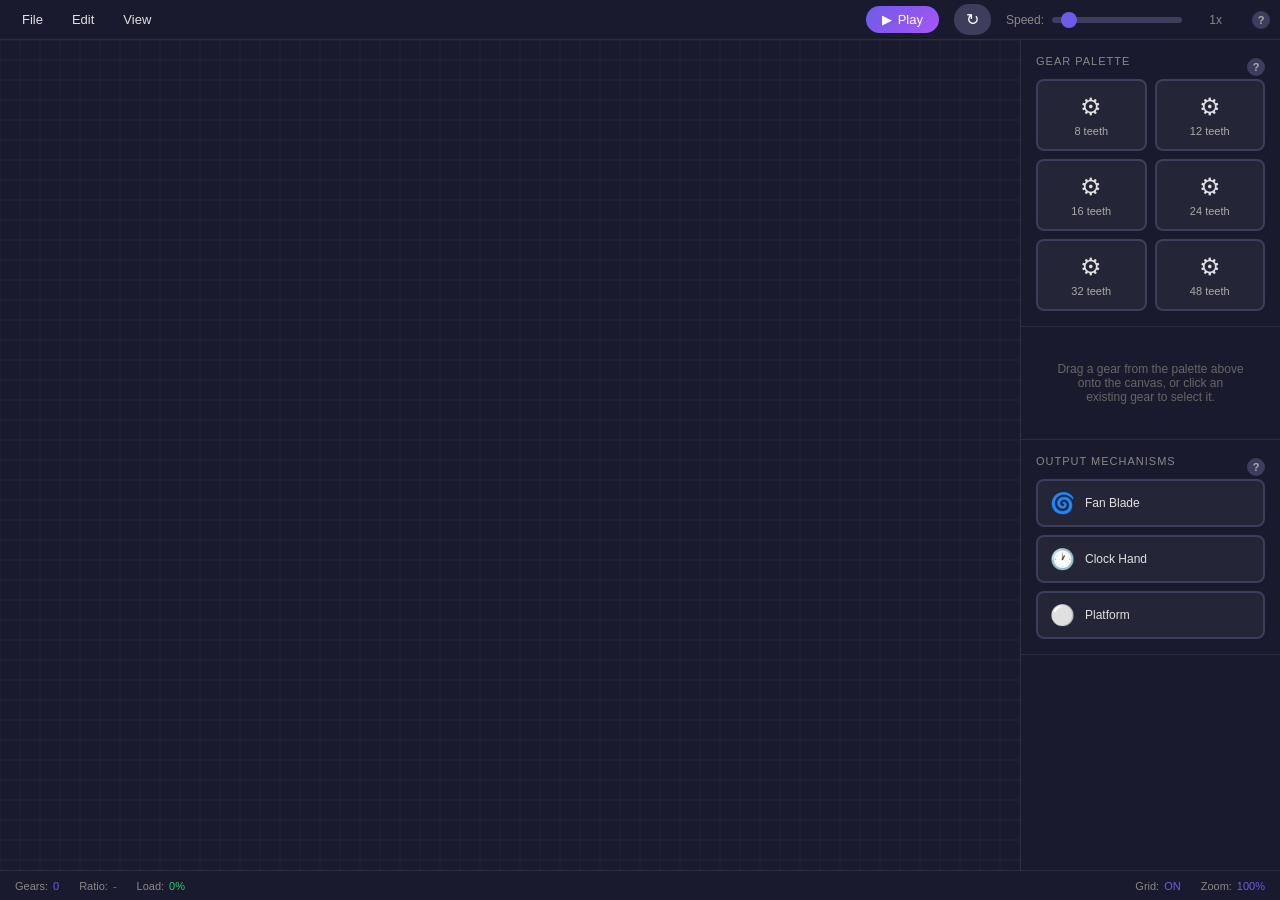
==== index.html @ 2624062d "Initial commit: Gears simulation application - Interactive gear design canvas with drag-and-drop - A" ====
<!DOCTYPE html>
<html lang="en">
<head>
    <meta charset="UTF-8">
    <meta name="viewport" content="width=device-width, initial-scale=1.0">
    <title>Gears</title>
    <style>
        * {
            margin: 0;
            padding: 0;
            box-sizing: border-box;
        }

        body {
            font-family: -apple-system, BlinkMacSystemFont, 'Segoe UI', Roboto, sans-serif;
            background: #0f0f1a;
            color: #e0e0e0;
            overflow: hidden;
            height: 100vh;
        }

        /* Menu Bar */
        .menu-bar {
            display: flex;
            align-items: center;
            justify-content: space-between;
            background: #1a1a2e;
            border-bottom: 1px solid #2d2d44;
            padding: 0 10px;
            height: 40px;
        }

        .menu-left {
            display: flex;
            align-items: center;
            gap: 5px;
        }

        .menu-item {
            position: relative;
            padding: 8px 12px;
            cursor: pointer;
            border-radius: 4px;
            font-size: 13px;
            transition: background 0.2s;
        }

        .menu-item:hover {
            background: #2d2d44;
        }

        .dropdown {
            display: none;
            position: absolute;
            top: 100%;
            left: 0;
            background: #252538;
            border: 1px solid #3d3d5c;
            border-radius: 6px;
            min-width: 180px;
            z-index: 1000;
            box-shadow: 0 4px 12px rgba(0,0,0,0.3);
        }

        .menu-item:hover .dropdown {
            display: block;
        }

        .dropdown-item {
            padding: 10px 15px;
            cursor: pointer;
            font-size: 13px;
            display: flex;
            justify-content: space-between;
            align-items: center;
        }

        .dropdown-item:hover {
            background: #3d3d5c;
        }

        .dropdown-item:first-child {
            border-radius: 5px 5px 0 0;
        }

        .dropdown-item:last-child {
            border-radius: 0 0 5px 5px;
        }

        .shortcut {
            color: #888;
            font-size: 11px;
        }

        .divider {
            height: 1px;
            background: #3d3d5c;
            margin: 5px 0;
        }

        /* Playback Controls */
        .playback-controls {
            display: flex;
            align-items: center;
            gap: 15px;
        }

        .play-btn {
            background: linear-gradient(135deg, #6c5ce7, #a855f7);
            border: none;
            color: white;
            padding: 6px 16px;
            border-radius: 20px;
            cursor: pointer;
            font-size: 13px;
            font-weight: 500;
            display: flex;
            align-items: center;
            gap: 6px;
            transition: transform 0.2s, box-shadow 0.2s;
        }

        .play-btn:hover {
            transform: scale(1.05);
            box-shadow: 0 4px 15px rgba(108, 92, 231, 0.4);
        }

        .play-btn.playing {
            background: linear-gradient(135deg, #e74c3c, #c0392b);
        }

        .direction-btn {
            background: #3d3d5c;
            border: none;
            color: white;
            padding: 6px 12px;
            border-radius: 15px;
            cursor: pointer;
            font-size: 16px;
            transition: background 0.2s, transform 0.2s;
        }

        .direction-btn:hover {
            background: #4d4d6c;
            transform: scale(1.05);
        }

        .direction-btn.counterclockwise {
            background: #2980b9;
        }

        .speed-control {
            display: flex;
            align-items: center;
            gap: 8px;
            font-size: 12px;
            color: #888;
        }

        .speed-control input[type="range"] {
            width: 130px;
            accent-color: #6c5ce7;
            cursor: pointer;
            -webkit-appearance: none;
            appearance: none;
            background: #3d3d5c;
            height: 6px;
            border-radius: 3px;
        }

        .speed-control input[type="range"]::-webkit-slider-thumb {
            -webkit-appearance: none;
            appearance: none;
            width: 16px;
            height: 16px;
            background: #6c5ce7;
            border-radius: 50%;
            cursor: pointer;
        }

        .speed-control input[type="range"]::-moz-range-thumb {
            width: 16px;
            height: 16px;
            background: #6c5ce7;
            border-radius: 50%;
            cursor: pointer;
            border: none;
        }

        #speedValue {
            min-width: 32px;
            text-align: right;
        }

        /* Main Layout */
        .main-container {
            display: flex;
            height: calc(100vh - 70px);
        }

        /* Canvas Container */
        .canvas-container {
            flex: 1;
            position: relative;
            background: #16213e;
            overflow: hidden;
        }

        #gearCanvas {
            display: block;
            cursor: default;
        }

        /* Properties Panel */
        .panel {
            width: 260px;
            background: #1a1a2e;
            border-left: 1px solid #2d2d44;
            overflow-y: auto;
            display: flex;
            flex-direction: column;
        }

        .panel-section {
            padding: 15px;
            border-bottom: 1px solid #2d2d44;
        }

        .panel-title {
            font-size: 11px;
            text-transform: uppercase;
            color: #888;
            margin-bottom: 12px;
            letter-spacing: 1px;
        }

        /* Gear Palette */
        .gear-palette {
            display: grid;
            grid-template-columns: repeat(2, 1fr);
            gap: 8px;
        }

        .palette-gear {
            background: #252538;
            border: 2px solid #3d3d5c;
            border-radius: 8px;
            padding: 12px 8px;
            text-align: center;
            cursor: grab;
            transition: all 0.2s;
        }

        .palette-gear:hover {
            border-color: #6c5ce7;
            background: #2d2d44;
            transform: translateY(-2px);
        }

        .palette-gear:active {
            cursor: grabbing;
        }

        .palette-gear-icon {
            font-size: 24px;
            margin-bottom: 4px;
        }

        .palette-gear-label {
            font-size: 11px;
            color: #aaa;
        }

        /* Selected Gear Properties */
        .property-row {
            margin-bottom: 12px;
        }

        .property-label {
            font-size: 12px;
            color: #aaa;
            margin-bottom: 6px;
        }

        .property-row input[type="range"] {
            width: 100%;
            accent-color: #6c5ce7;
        }

        .property-row input[type="color"] {
            width: 100%;
            height: 32px;
            border: none;
            border-radius: 4px;
            cursor: pointer;
        }

        .property-value {
            font-size: 12px;
            color: #6c5ce7;
            font-weight: 500;
        }

        .property-btn {
            width: 100%;
            padding: 10px;
            border: none;
            border-radius: 6px;
            cursor: pointer;
            font-size: 13px;
            font-weight: 500;
            margin-bottom: 8px;
            transition: all 0.2s;
        }

        .btn-driver {
            background: linear-gradient(135deg, #f39c12, #e67e22);
            color: white;
        }

        .btn-driver:hover {
            transform: translateY(-2px);
            box-shadow: 0 4px 12px rgba(243, 156, 18, 0.3);
        }

        .btn-driver.active {
            background: linear-gradient(135deg, #27ae60, #2ecc71);
        }

        .btn-delete {
            background: #3d3d5c;
            color: #e74c3c;
        }

        .btn-delete:hover {
            background: #e74c3c;
            color: white;
        }

        /* Output Palette */
        .output-palette {
            display: flex;
            flex-direction: column;
            gap: 8px;
        }

        .palette-output {
            background: #252538;
            border: 2px solid #3d3d5c;
            border-radius: 8px;
            padding: 10px 12px;
            cursor: grab;
            transition: all 0.2s;
            display: flex;
            align-items: center;
            gap: 10px;
        }

        .palette-output:hover {
            border-color: #6c5ce7;
            background: #2d2d44;
        }

        .palette-output-icon {
            font-size: 20px;
        }

        .palette-output-label {
            font-size: 12px;
        }

        /* Status Bar */
        .status-bar {
            display: flex;
            align-items: center;
            justify-content: space-between;
            background: #1a1a2e;
            border-top: 1px solid #2d2d44;
            padding: 6px 15px;
            height: 30px;
            font-size: 11px;
            color: #888;
        }

        .status-left, .status-right {
            display: flex;
            gap: 20px;
        }

        .status-item {
            display: flex;
            align-items: center;
            gap: 5px;
        }

        .status-value {
            color: #6c5ce7;
            font-weight: 500;
        }

        /* Toast Notification */
        .toast {
            position: fixed;
            bottom: 50px;
            right: 20px;
            padding: 12px 20px;
            border-radius: 8px;
            font-size: 13px;
            z-index: 10000;
            animation: slideIn 0.3s ease;
        }

        .toast.success {
            background: #27ae60;
            color: white;
        }

        .toast.error {
            background: #e74c3c;
            color: white;
        }

        .toast.info {
            background: #3498db;
            color: white;
        }

        @keyframes slideIn {
            from {
                transform: translateX(100%);
                opacity: 0;
            }
            to {
                transform: translateX(0);
                opacity: 1;
            }
        }

        @keyframes pulse {
            0%, 100% { opacity: 1; }
            50% { opacity: 0.5; }
        }

        /* No Selection Helper */
        .no-selection {
            text-align: center;
            color: #666;
            font-size: 12px;
            padding: 20px;
        }

        /* Drag ghost */
        .drag-ghost {
            position: fixed;
            pointer-events: none;
            z-index: 9999;
            opacity: 0.8;
        }

        /* Settings Modal */
        .modal-overlay {
            display: none;
            position: fixed;
            top: 0;
            left: 0;
            right: 0;
            bottom: 0;
            background: rgba(0, 0, 0, 0.7);
            z-index: 10000;
            justify-content: center;
            align-items: center;
        }

        .modal-overlay.visible {
            display: flex;
        }

        .modal {
            background: #1a1a2e;
            border: 1px solid #3d3d5c;
            border-radius: 12px;
            width: 400px;
            max-width: 90%;
            box-shadow: 0 10px 40px rgba(0, 0, 0, 0.5);
        }

        .modal-header {
            padding: 15px 20px;
            border-bottom: 1px solid #2d2d44;
            font-size: 16px;
            font-weight: 600;
        }

        .modal-body {
            padding: 20px;
        }

        .modal-footer {
            padding: 15px 20px;
            border-top: 1px solid #2d2d44;
            display: flex;
            justify-content: flex-end;
            gap: 10px;
        }

        .modal-btn {
            padding: 8px 20px;
            border: none;
            border-radius: 6px;
            cursor: pointer;
            font-size: 13px;
            font-weight: 500;
        }

        .modal-btn-primary {
            background: linear-gradient(135deg, #6c5ce7, #a855f7);
            color: white;
        }

        .modal-btn-secondary {
            background: #3d3d5c;
            color: #ccc;
        }

        .setting-row {
            margin-bottom: 20px;
        }

        .setting-label {
            display: flex;
            justify-content: space-between;
            align-items: center;
            margin-bottom: 8px;
            font-size: 13px;
            color: #ccc;
        }

        .setting-value {
            color: #6c5ce7;
            font-weight: 600;
        }

        .setting-row input[type="range"] {
            width: 100%;
            accent-color: #6c5ce7;
        }

        .setting-description {
            font-size: 11px;
            color: #888;
            margin-top: 5px;
        }

        /* Help Icons */
        .help-icon {
            display: inline-flex;
            align-items: center;
            justify-content: center;
            width: 18px;
            height: 18px;
            background: #3d3d5c;
            border-radius: 50%;
            font-size: 11px;
            font-weight: bold;
            color: #aaa;
            cursor: pointer;
            margin-left: 8px;
            transition: all 0.2s;
            flex-shrink: 0;
        }

        .help-icon:hover {
            background: #6c5ce7;
            color: #fff;
            transform: scale(1.1);
        }

        .panel-title-row {
            display: flex;
            align-items: center;
            justify-content: space-between;
        }

        /* Help Modal Styles */
        .help-modal {
            width: 500px;
            max-height: 80vh;
            display: flex;
            flex-direction: column;
        }

        .help-modal .modal-body {
            overflow-y: auto;
            max-height: 60vh;
        }

        .help-section {
            margin-bottom: 16px;
        }

        .help-section:last-child {
            margin-bottom: 0;
        }

        .help-section-title {
            font-size: 14px;
            font-weight: 600;
            color: #6c5ce7;
            margin-bottom: 8px;
            display: flex;
            align-items: center;
            gap: 8px;
        }

        .help-section-title .icon {
            font-size: 16px;
        }

        .help-text {
            font-size: 13px;
            color: #ccc;
            line-height: 1.5;
            margin-bottom: 8px;
        }

        .help-tip {
            background: #2a2a3e;
            border-left: 3px solid #6c5ce7;
            padding: 10px 12px;
            font-size: 12px;
            color: #aaa;
            margin: 10px 0;
            border-radius: 0 6px 6px 0;
        }

        .help-tip strong {
            color: #fff;
        }

        .help-example {
            background: #16213e;
            border: 1px solid #3d3d5c;
            border-radius: 6px;
            padding: 12px;
            margin: 10px 0;
        }

        .help-example-title {
            font-size: 11px;
            color: #888;
            text-transform: uppercase;
            margin-bottom: 6px;
        }

        .help-example-content {
            font-size: 13px;
            color: #fff;
        }

        .help-list {
            margin: 8px 0;
            padding-left: 20px;
        }

        .help-list li {
            font-size: 13px;
            color: #ccc;
            margin-bottom: 6px;
            line-height: 1.4;
        }

        .help-formula {
            font-family: monospace;
            background: #2a2a3e;
            padding: 2px 6px;
            border-radius: 4px;
            color: #a855f7;
        }
    </style>
</head>
<body>
    <!-- Menu Bar -->
    <div class="menu-bar">
        <div class="menu-left">
            <div class="menu-item">
                File
                <div class="dropdown">
                    <div class="dropdown-item" onclick="saveProject()">
                        Save <span class="shortcut">Ctrl+S</span>
                    </div>
                    <div class="divider"></div>
                    <div class="dropdown-item" onclick="exportImage()">Export as Image</div>
                </div>
            </div>
            <div class="menu-item">
                Edit
                <div class="dropdown">
                    <div class="dropdown-item" onclick="clearAll()">Clear All Gears</div>
                    <div class="dropdown-item" onclick="resetRotations()">Reset Rotations</div>
                </div>
            </div>
            <div class="menu-item">
                View
                <div class="dropdown">
                    <div class="dropdown-item" onclick="toggleGrid()">
                        <span id="gridToggleText">Hide Grid</span>
                    </div>
                    <div class="dropdown-item" onclick="resetZoom()">Reset Zoom</div>
                    <div class="divider"></div>
                    <div class="dropdown-item" onclick="showSettingsModal()">
                        Gear Settings...
                    </div>
                </div>
            </div>
        </div>

        <div class="playback-controls">
            <button class="play-btn" id="playBtn" onclick="togglePlay()">
                <span id="playIcon">&#9654;</span>
                <span id="playText">Play</span>
            </button>
            <button class="direction-btn" id="directionBtn" onclick="toggleDirection()" title="Toggle rotation direction">
                ↻
            </button>
            <div class="speed-control">
                <span>Speed:</span>
                <input type="range" id="speedSlider" min="0.2" max="10" step="0.2" value="1">
                <span id="speedValue">1x</span>
            </div>
            <span class="help-icon" onclick="showHelpModal('getting-started')" title="Getting Started" style="margin-left: 15px;">?</span>
        </div>
    </div>

    <!-- Main Container -->
    <div class="main-container">
        <!-- Canvas -->
        <div class="canvas-container">
            <canvas id="gearCanvas"></canvas>
        </div>

        <!-- Properties Panel -->
        <div class="panel">
            <!-- Gear Palette -->
            <div class="panel-section">
                <div class="panel-title-row">
                    <div class="panel-title">Gear Palette</div>
                    <span class="help-icon" onclick="showHelpModal('gears')">?</span>
                </div>
                <div class="gear-palette">
                    <div class="palette-gear" draggable="true" data-teeth="8">
                        <div class="palette-gear-icon">&#9881;</div>
                        <div class="palette-gear-label">8 teeth</div>
                    </div>
                    <div class="palette-gear" draggable="true" data-teeth="12">
                        <div class="palette-gear-icon">&#9881;</div>
                        <div class="palette-gear-label">12 teeth</div>
                    </div>
                    <div class="palette-gear" draggable="true" data-teeth="16">
                        <div class="palette-gear-icon">&#9881;</div>
                        <div class="palette-gear-label">16 teeth</div>
                    </div>
                    <div class="palette-gear" draggable="true" data-teeth="24">
                        <div class="palette-gear-icon">&#9881;</div>
                        <div class="palette-gear-label">24 teeth</div>
                    </div>
                    <div class="palette-gear" draggable="true" data-teeth="32">
                        <div class="palette-gear-icon">&#9881;</div>
                        <div class="palette-gear-label">32 teeth</div>
                    </div>
                    <div class="palette-gear" draggable="true" data-teeth="48">
                        <div class="palette-gear-icon">&#9881;</div>
                        <div class="palette-gear-label">48 teeth</div>
                    </div>
                </div>
            </div>

            <!-- Selected Gear Properties -->
            <div class="panel-section" id="selectedGearPanel" style="display: none;">
                <div class="panel-title-row">
                    <div class="panel-title">Selected Gear</div>
                    <span class="help-icon" onclick="showHelpModal('properties')">?</span>
                </div>
                <div class="property-row">
                    <div class="property-label">Teeth Count: <span class="property-value" id="teethValue">12</span></div>
                    <input type="range" id="teethSlider" min="8" max="48" step="4" value="12">
                </div>
                <div class="property-row">
                    <div class="property-label">Color</div>
                    <input type="color" id="colorPicker" value="#6c5ce7">
                </div>
                <div class="property-row">
                    <div class="property-label">RPM: <span class="property-value" id="rpmValue">0</span></div>
                </div>

                <!-- Attached Image Section -->
                <div class="property-row" style="flex-direction: column; align-items: stretch;">
                    <div class="property-label" style="margin-bottom: 5px;">Attached Image</div>
                    <input type="text" id="imageUrlInput" placeholder="Paste image URL..."
                           style="width: 100%; padding: 6px; border: 1px solid #444; border-radius: 4px; background: #2a2a3e; color: #fff; font-size: 11px; box-sizing: border-box;">
                    <div id="imageControls" style="display: none; margin-top: 8px;">
                        <div style="display: flex; gap: 8px; margin-bottom: 6px;">
                            <div style="flex: 1;">
                                <label style="font-size: 10px; color: #888;">Offset X</label>
                                <input type="range" id="imageOffsetX" min="-100" max="100" value="0" style="width: 100%;">
                            </div>
                            <div style="flex: 1;">
                                <label style="font-size: 10px; color: #888;">Offset Y</label>
                                <input type="range" id="imageOffsetY" min="-100" max="100" value="0" style="width: 100%;">
                            </div>
                        </div>
                        <div>
                            <label style="font-size: 10px; color: #888;">Scale: <span id="imageScaleValue">1.0</span></label>
                            <input type="range" id="imageScale" min="0.1" max="3" step="0.1" value="1" style="width: 100%;">
                        </div>
                        <button class="property-btn" onclick="removeAttachedImage()" style="margin-top: 6px; background: #c0392b;">
                            Remove Image
                        </button>
                    </div>
                </div>

                <button class="property-btn btn-driver" id="driverBtn" onclick="toggleDriver()">
                    Make Driver Gear
                </button>
                <button class="property-btn btn-delete" onclick="deleteSelectedGear()">
                    Delete Gear
                </button>
            </div>

            <!-- No Selection Message -->
            <div class="panel-section" id="noSelectionPanel">
                <div class="no-selection">
                    Drag a gear from the palette above onto the canvas, or click an existing gear to select it.
                </div>
            </div>

            <!-- Output Palette -->
            <div class="panel-section">
                <div class="panel-title-row">
                    <div class="panel-title">Output Mechanisms</div>
                    <span class="help-icon" onclick="showHelpModal('outputs')">?</span>
                </div>
                <div class="output-palette">
                    <div class="palette-output" draggable="true" data-output="fan">
                        <span class="palette-output-icon">&#127744;</span>
                        <span class="palette-output-label">Fan Blade</span>
                    </div>
                    <div class="palette-output" draggable="true" data-output="clock">
                        <span class="palette-output-icon">&#128336;</span>
                        <span class="palette-output-label">Clock Hand</span>
                    </div>
                    <div class="palette-output" draggable="true" data-output="platform">
                        <span class="palette-output-icon">&#9898;</span>
                        <span class="palette-output-label">Platform</span>
                    </div>
                </div>
            </div>
        </div>
    </div>

    <!-- Status Bar -->
    <div class="status-bar">
        <div class="status-left">
            <div class="status-item">
                Gears: <span class="status-value" id="gearCount">0</span>
            </div>
            <div class="status-item">
                Ratio: <span class="status-value" id="gearRatio">-</span>
            </div>
            <div class="status-item">
                Load: <span class="status-value" id="loadStatus" style="color: #2ecc71;">0%</span>
            </div>
        </div>
        <div class="status-right">
            <div class="status-item">
                Grid: <span class="status-value" id="gridStatus">ON</span>
            </div>
            <div class="status-item">
                Zoom: <span class="status-value" id="zoomLevel">100%</span>
            </div>
        </div>
    </div>

    <!-- Settings Modal -->
    <div class="modal-overlay" id="settingsModal" onclick="hideSettingsModal(event)">
        <div class="modal" onclick="event.stopPropagation()">
            <div class="modal-header">Gear Settings</div>
            <div class="modal-body">
                <div class="setting-row">
                    <div class="setting-label">
                        <span>Tooth Thickness</span>
                        <span class="setting-value" id="thicknessValue">60%</span>
                    </div>
                    <input type="range" id="thicknessSlider" min="30" max="70" value="60"
                           oninput="updateThicknessSetting(this.value)">
                    <div class="setting-description">
                        Adjusts how thick the gear teeth are. Higher values = thicker teeth.
                    </div>
                </div>
                <div class="setting-row">
                    <div class="setting-label">
                        <span>Tooth Depth</span>
                        <span class="setting-value" id="depthValue">4px</span>
                    </div>
                    <input type="range" id="depthSlider" min="4" max="14" value="4"
                           oninput="updateDepthSetting(this.value)">
                    <div class="setting-description">
                        How far the teeth extend from the gear body.
                    </div>
                </div>
            </div>
            <div class="modal-footer">
                <button class="modal-btn modal-btn-secondary" onclick="hideSettingsModal()">Close</button>
            </div>
        </div>
    </div>

    <!-- Help Modal -->
    <div class="modal-overlay" id="helpModal" onclick="hideHelpModal(event)">
        <div class="modal help-modal" onclick="event.stopPropagation()">
            <div class="modal-header" id="helpModalTitle">Help</div>
            <div class="modal-body" id="helpModalContent">
                <!-- Content injected by JavaScript -->
            </div>
            <div class="modal-footer">
                <button class="modal-btn modal-btn-secondary" onclick="hideHelpModal()">Close</button>
            </div>
        </div>
    </div>

    <script>
    // Help content for each section
    const helpContent = {
        'getting-started': {
            title: 'Getting Started with Gears',
            content: `
                <div class="help-section">
                    <div class="help-section-title"><span class="icon">&#9881;</span> Welcome to Gears!</div>
                    <div class="help-text">
                        Build and simulate mechanical gear systems! Watch how gears of different sizes interact,
                        learn about gear ratios, and see real physics in action.
                    </div>
                </div>

                <div class="help-section">
                    <div class="help-section-title"><span class="icon">&#128077;</span> Quick Start</div>
                    <ul class="help-list">
                        <li><strong>Add gears:</strong> Drag gears from the palette on the right onto the canvas</li>
                        <li><strong>Connect gears:</strong> Position gears close together - they'll automatically mesh</li>
                        <li><strong>Set a driver:</strong> Click a gear and press "Make Driver Gear" - this is the power source</li>
                        <li><strong>Start animation:</strong> Press the Play button or hit Spacebar</li>
                    </ul>
                </div>

                <div class="help-section">
                    <div class="help-section-title"><span class="icon">&#9000;</span> Keyboard Shortcuts</div>
                    <ul class="help-list">
                        <li><strong>Space:</strong> Play/Stop animation</li>
                        <li><strong>Delete:</strong> Remove selected gear or output</li>
                        <li><strong>Escape:</strong> Deselect all</li>
                        <li><strong>Ctrl+S:</strong> Save project</li>
                    </ul>
                </div>

                <div class="help-tip">
                    <strong>Tip:</strong> The gear with the orange ring is the driver gear - it powers all connected gears!
                </div>
            `
        },
        'gears': {
            title: 'Understanding Gears',
            content: `
                <div class="help-section">
                    <div class="help-section-title"><span class="icon">&#128218;</span> How to Add Gears</div>
                    <div class="help-text">
                        <strong>Drag and drop</strong> any gear from this palette onto the canvas workspace.
                        Each gear has a different number of teeth, which determines its size and behavior.
                    </div>
                </div>

                <div class="help-section">
                    <div class="help-section-title"><span class="icon">&#9881;</span> Gear Sizes & Teeth</div>
                    <div class="help-text">
                        The number of teeth on a gear determines two things:
                    </div>
                    <ul class="help-list">
                        <li><strong>Size:</strong> More teeth = bigger gear</li>
                        <li><strong>Speed:</strong> Smaller gears spin faster when driven by larger ones</li>
                    </ul>
                </div>

                <div class="help-section">
                    <div class="help-section-title"><span class="icon">&#128200;</span> Gear Ratios</div>
                    <div class="help-text">
                        When two gears mesh together, they create a <em>gear ratio</em>. This ratio determines
                        how fast the second gear spins compared to the first.
                    </div>
                    <div class="help-example">
                        <div class="help-example-title">Example</div>
                        <div class="help-example-content">
                            A 24-tooth gear driving a 12-tooth gear creates a <span class="help-formula">2:1 ratio</span><br>
                            The smaller gear spins <strong>twice as fast</strong> but with half the torque!
                        </div>
                    </div>
                </div>

                <div class="help-section">
                    <div class="help-section-title"><span class="icon">&#128260;</span> Direction of Rotation</div>
                    <div class="help-text">
                        Meshed gears always rotate in <strong>opposite directions</strong>. If the driver gear
                        spins clockwise, all directly connected gears spin counter-clockwise.
                    </div>
                </div>

                <div class="help-tip">
                    <strong>Real World:</strong> Bicycle gears use these same principles! Low gear (big front, small back)
                    is easier to pedal but slower. High gear is the opposite.
                </div>
            `
        },
        'properties': {
            title: 'Gear Properties',
            content: `
                <div class="help-section">
                    <div class="help-section-title"><span class="icon">&#9881;</span> Teeth Count</div>
                    <div class="help-text">
                        Adjust the number of teeth on the selected gear (8 to 48). This changes the gear's size
                        and affects its speed when connected to other gears.
                    </div>
                    <div class="help-tip">
                        <strong>Formula:</strong> <span class="help-formula">Output Speed = Input Speed × (Input Teeth ÷ Output Teeth)</span>
                    </div>
                </div>

                <div class="help-section">
                    <div class="help-section-title"><span class="icon">&#127912;</span> Color</div>
                    <div class="help-text">
                        Customize the color of your gear. Great for color-coding different parts of your gear train!
                    </div>
                </div>

                <div class="help-section">
                    <div class="help-section-title"><span class="icon">&#128336;</span> RPM (Rotations Per Minute)</div>
                    <div class="help-text">
                        Shows how fast this gear is spinning during animation. RPM changes based on:
                    </div>
                    <ul class="help-list">
                        <li>The speed slider setting</li>
                        <li>The gear ratio from the driver gear</li>
                        <li>System load (more gears = more resistance)</li>
                    </ul>
                </div>

                <div class="help-section">
                    <div class="help-section-title"><span class="icon">&#9733;</span> Driver Gear</div>
                    <div class="help-text">
                        The driver gear is the power source - like a motor. Only one gear can be the driver.
                        All other gears will follow based on their connections and ratios.
                    </div>
                </div>

                <div class="help-section">
                    <div class="help-section-title"><span class="icon">&#128444;</span> Attached Image</div>
                    <div class="help-text">
                        Attach an image from your assets that will rotate with the gear. Use offset and scale
                        controls to position it perfectly. Great for adding decorations or showing what the gear powers!
                    </div>
                </div>
            `
        },
        'outputs': {
            title: 'Output Mechanisms',
            content: `
                <div class="help-section">
                    <div class="help-section-title"><span class="icon">&#127744;</span> What Are Outputs?</div>
                    <div class="help-text">
                        Outputs are things that gears can power! Drag them onto a gear to attach them,
                        and they'll rotate along with that gear.
                    </div>
                </div>

                <div class="help-section">
                    <div class="help-section-title"><span class="icon">&#127744;</span> Fan Blade</div>
                    <div class="help-text">
                        A spinning fan with multiple blades. Attach it to a fast-spinning gear to see it whirl!
                    </div>
                </div>

                <div class="help-section">
                    <div class="help-section-title"><span class="icon">&#128336;</span> Clock Hand</div>
                    <div class="help-text">
                        A single pointer that rotates around the gear center. Perfect for showing rotation
                        speed or simulating a clock mechanism.
                    </div>
                </div>

                <div class="help-section">
                    <div class="help-section-title"><span class="icon">&#9898;</span> Platform</div>
                    <div class="help-text">
                        A circular platform that spins with the gear. Imagine it carrying objects around in a circle!
                    </div>
                </div>

                <div class="help-tip">
                    <strong>Try This:</strong> Create a gear train where a large driver gear powers a tiny gear,
                    then attach a fan to the tiny gear. Watch how fast it spins compared to the driver!
                </div>

                <div class="help-section">
                    <div class="help-section-title"><span class="icon">&#128161;</span> Real World Examples</div>
                    <ul class="help-list">
                        <li><strong>Ceiling fans</strong> use gear motors to spin at controlled speeds</li>
                        <li><strong>Clocks</strong> use precise gear ratios to move hands at exact speeds</li>
                        <li><strong>Conveyor belts</strong> are powered by gear-driven platforms</li>
                    </ul>
                </div>
            `
        }
    };
    </script>

    <script>
    // ============================================
    // Configuration and State
    // ============================================
    // Platform-managed - no APPLICATION_ID needed
    // Platform-managed - no PROJECT_ID needed
    // Platform-managed - no LOGIN_ID needed
    // Platform-managed - data comes via platform:load event

    let currentProjectId = null; // Platform-managed
    let isDirty = false;

    // Application state
    const state = {
        gears: [],
        outputs: [],
        driverGearId: null,
        selectedGearId: null,
        selectedOutputId: null,
        settings: {
            gridSnap: true,
            gridSize: 20,
            autoSpinEnabled: false,
            spinSpeed: 1.0,
            spinDirection: 1, // 1 = clockwise, -1 = counterclockwise
            toothThickness: 0.60, // 0.3 to 0.7 (fraction of angular pitch)
            toothDepth: 4, // 4 to 14 pixels
            backgroundColor: '#1a1a2e'
        }
    };

    // Canvas state
    let canvas, ctx;
    let canvasWidth, canvasHeight;
    let zoom = 1;
    let panX = 0, panY = 0;

    // Gear system lock state (kinematic conflict detection)
    let systemLocked = false;
    let lockedGears = new Set(); // IDs of gears involved in lock conflict

    // Interaction state
    let isDragging = false;
    let isSpinning = false;
    let dragTarget = null;
    let dragOffsetX = 0, dragOffsetY = 0;
    let spinStartAngle = 0;
    let lastMouseX = 0, lastMouseY = 0;

    // Animation state
    let isPlaying = false;
    let lastTime = 0;
    let animationId = null;

    // Base rotation speed: 0.15 rotations/sec at 1x = 9 RPM base
    const BASE_ROTATION_SPEED = 0.15;

    // Drag from palette
    let paletteDropData = null;

    // Gear colors for variety
    const GEAR_COLORS = [
        '#6c5ce7', '#a855f7', '#3498db', '#1abc9c',
        '#e74c3c', '#f39c12', '#e91e63', '#00bcd4'
    ];

    // ============================================
    // Initialization
    // ============================================
    function init() {
        canvas = document.getElementById('gearCanvas');
        ctx = canvas.getContext('2d');

        resizeCanvas();
        window.addEventListener('resize', resizeCanvas);

        // Load initial data
        // loadProjectData called by platform:load event

        // Setup event listeners
        setupCanvasEvents();
        setupPaletteEvents();
        setupControlEvents();
        setupKeyboardShortcuts();

        // Start render loop
        requestAnimationFrame(gameLoop);

        // Setup auto-save
        // Auto-save handled by platform

        updateUI();
    }

    function resizeCanvas() {
        const container = canvas.parentElement;
        canvasWidth = container.clientWidth;
        canvasHeight = container.clientHeight;
        canvas.width = canvasWidth;
        canvas.height = canvasHeight;
    }

    function loadProjectData(data) {
        if (!data) return;

        if (data.settings) {
            Object.assign(state.settings, data.settings);
        }
        if (data.gears) {
            // Restore gears and recalculate derived properties
            state.gears = data.gears.map(g => ({
                ...g,
                radius: calculateRadius(g.teethCount),
                rotationSpeed: 0,
                meshingWith: [],
                phaseOffset: g.phaseOffset || 0,
                attachedImage: g.attachedImage || null
            }));

            // Reload attached images
            state.gears.forEach(gear => {
                if (gear.attachedImage && gear.attachedImage.url) {
                    const img = new Image();
                    img.crossOrigin = 'anonymous';
                    img.onload = function() {
                        gear.attachedImage.imageObj = img;
                    };
                    img.src = gear.attachedImage.url;
                }
            });
        }
        if (data.outputs) {
            state.outputs = data.outputs;
        }
        if (data.driverGearId) {
            state.driverGearId = data.driverGearId;
        }

        // Update all gear connections and recalculate phase offsets
        updateAllConnections();

        // Sync UI controls with loaded settings
        syncSettingsUI();
    }

    // Sync UI controls with current settings (called after loading project)
    function syncSettingsUI() {
        // Speed slider
        const speedSlider = document.getElementById('speedSlider');
        const speedValue = document.getElementById('speedValue');
        if (speedSlider && speedValue) {
            speedSlider.value = state.settings.spinSpeed;
            const val = state.settings.spinSpeed;
            speedValue.textContent = (val % 1 ? val.toFixed(1) : val) + 'x';
        }

        // Settings modal sliders
        const thicknessSlider = document.getElementById('thicknessSlider');
        const thicknessValue = document.getElementById('thicknessValue');
        if (thicknessSlider && thicknessValue) {
            thicknessSlider.value = state.settings.toothThickness * 100;
            thicknessValue.textContent = Math.round(state.settings.toothThickness * 100) + '%';
        }

        const depthSlider = document.getElementById('depthSlider');
        const depthValue = document.getElementById('depthValue');
        if (depthSlider && depthValue) {
            depthSlider.value = state.settings.toothDepth;
            depthValue.textContent = state.settings.toothDepth + 'px';
        }
    }

    // ============================================
    // Gear Functions
    // ============================================
    function createGear(x, y, teethCount, color) {
        const gear = {
            id: 'gear_' + Date.now() + '_' + Math.random().toString(36).substr(2, 9),
            x: x,
            y: y,
            teethCount: teethCount,
            radius: calculateRadius(teethCount),
            color: color || GEAR_COLORS[Math.floor(Math.random() * GEAR_COLORS.length)],
            rotation: 0,
            rotationSpeed: 0,
            meshingWith: [],
            // Phase offset relative to parent gear in the chain (for proper tooth interlocking)
            phaseOffset: 0,
            // Attached image (optional) - rotates with gear
            attachedImage: null // { url, offsetX, offsetY, scale, imageObj }
        };

        state.gears.push(gear);
        isDirty = true;
        updateAllConnections();
        return gear;
    }

    function calculateRadius(teethCount) {
        const moduleSize = 5;
        return teethCount * moduleSize / 2;
    }

    function deleteGear(gearId) {
        const index = state.gears.findIndex(g => g.id === gearId);
        if (index !== -1) {
            state.gears.splice(index, 1);

            // Remove any outputs attached to this gear
            state.outputs = state.outputs.filter(o => o.attachedToGear !== gearId);

            // Clear driver if this was the driver
            if (state.driverGearId === gearId) {
                state.driverGearId = null;
            }

            // Clear selection
            if (state.selectedGearId === gearId) {
                state.selectedGearId = null;
            }

            updateAllConnections();
            isDirty = true;
        }
    }

    function updateGearTeeth(gearId, newTeethCount) {
        const gear = state.gears.find(g => g.id === gearId);
        if (gear) {
            gear.teethCount = newTeethCount;
            gear.radius = calculateRadius(newTeethCount);
            updateAllConnections();
            isDirty = true;
        }
    }

    function updateGearColor(gearId, color) {
        const gear = state.gears.find(g => g.id === gearId);
        if (gear) {
            gear.color = color;
            isDirty = true;
        }
    }

    // Attached image functions
    function setAttachedImage(url) {
        if (!state.selectedGearId || !url) return;

        const gear = state.gears.find(g => g.id === state.selectedGearId);
        if (!gear) return;

        // Create image object and load it
        const img = new Image();
        img.crossOrigin = 'anonymous';
        img.onload = function() {
            gear.attachedImage = {
                url: url,
                offsetX: 0,
                offsetY: 0,
                scale: 1,
                imageObj: img
            };
            isDirty = true;
            updateUI();
            showToast('Image attached!', 'success');
        };
        img.onerror = function() {
            showToast('Failed to load image', 'error');
        };
        img.src = url;
    }

    function updateAttachedImageProperty(property, value) {
        if (!state.selectedGearId) return;

        const gear = state.gears.find(g => g.id === state.selectedGearId);
        if (gear && gear.attachedImage) {
            gear.attachedImage[property] = value;
            isDirty = true;
        }
    }

    function removeAttachedImage() {
        if (!state.selectedGearId) return;

        const gear = state.gears.find(g => g.id === state.selectedGearId);
        if (gear) {
            gear.attachedImage = null;
            isDirty = true;
            updateUI();
            showToast('Image removed', 'info');
        }
    }

    function setDriverGear(gearId) {
        state.driverGearId = gearId;

        // Reset all rotation speeds
        state.gears.forEach(g => g.rotationSpeed = 0);

        // Set driver gear speed (use same formula as update() and propagateRotation())
        const driver = state.gears.find(g => g.id === gearId);
        if (driver) {
            driver.rotationSpeed = state.settings.spinSpeed * state.settings.spinDirection * BASE_ROTATION_SPEED;
            propagateRotation();
        }

        isDirty = true;
    }

    // ============================================
    // Gear Physics - Realistic Tooth Meshing
    // ============================================

    // Angular pitch: angle between adjacent teeth
    function getAngularPitch(gear) {
        return (2 * Math.PI) / gear.teethCount;
    }

    // Get the angle of tooth N (center of tooth tip)
    function getToothAngle(gear, toothIndex) {
        return toothIndex * getAngularPitch(gear) + gear.rotation;
    }

    // Get the angle of gap N (center of valley between teeth)
    function getGapAngle(gear, gapIndex) {
        return (gapIndex + 0.5) * getAngularPitch(gear) + gear.rotation;
    }

    // Normalize angle to [-PI, PI]
    function normalizeAngle(angle) {
        while (angle > Math.PI) angle -= 2 * Math.PI;
        while (angle < -Math.PI) angle += 2 * Math.PI;
        return angle;
    }

    function checkMeshing(gear1, gear2) {
        const dist = Math.hypot(gear2.x - gear1.x, gear2.y - gear1.y);
        const meshDist = gear1.radius + gear2.radius;
        const tolerance = 15;
        return Math.abs(dist - meshDist) < tolerance;
    }

    function canMesh(gear1, gear2) {
        const dist = Math.hypot(gear2.x - gear1.x, gear2.y - gear1.y);
        const meshDist = gear1.radius + gear2.radius;
        const snapTolerance = 30;
        return Math.abs(dist - meshDist) < snapTolerance;
    }

    function snapToMesh(movingGear, targetGear) {
        const angle = Math.atan2(movingGear.y - targetGear.y, movingGear.x - targetGear.x);
        const meshDist = movingGear.radius + targetGear.radius;

        movingGear.x = targetGear.x + Math.cos(angle) * meshDist;
        movingGear.y = targetGear.y + Math.sin(angle) * meshDist;

        // Calculate proper phase alignment so teeth interlock
        alignTeethForMeshing(movingGear, targetGear);
    }

    // Calculate the rotation offset needed for gear2's teeth to properly mesh with gear1
    function alignTeethForMeshing(gear2, gear1) {
        // Contact angle: direction from gear1 center to gear2 center
        const contactAngle = Math.atan2(gear2.y - gear1.y, gear2.x - gear1.x);

        // At the contact point, gear1 should have a tooth and gear2 should have a gap
        // Find the nearest tooth of gear1 to the contact angle
        const pitch1 = getAngularPitch(gear1);
        const tooth1Angle = gear1.rotation + Math.round((contactAngle - gear1.rotation) / pitch1) * pitch1;

        // The contact point from gear2's perspective is opposite
        const contactAngle2 = contactAngle + Math.PI;

        // Gear2 needs a gap at contactAngle2
        // Gap centers are at rotation + (i + 0.5) * pitch
        const pitch2 = getAngularPitch(gear2);

        // Calculate what rotation gear2 needs so that a gap aligns with contactAngle2
        // gap angle = rotation + (i + 0.5) * pitch = contactAngle2
        // We want to find the rotation that puts any gap at contactAngle2
        // rotation = contactAngle2 - (i + 0.5) * pitch
        // For i=0: rotation = contactAngle2 - 0.5 * pitch
        const targetRotation = contactAngle2 - 0.5 * pitch2;

        // Normalize to nearest valid position
        const currentGapOffset = normalizeAngle(gear2.rotation + 0.5 * pitch2 - contactAngle2);
        const adjustment = -currentGapOffset + Math.round(currentGapOffset / pitch2) * pitch2;

        gear2.rotation = normalizeAngle(gear2.rotation - currentGapOffset);
    }

    function updateAllConnections() {
        // Clear all connections
        state.gears.forEach(g => g.meshingWith = []);

        // Check all pairs
        for (let i = 0; i < state.gears.length; i++) {
            for (let j = i + 1; j < state.gears.length; j++) {
                if (checkMeshing(state.gears[i], state.gears[j])) {
                    state.gears[i].meshingWith.push(state.gears[j].id);
                    state.gears[j].meshingWith.push(state.gears[i].id);
                }
            }
        }

        // Calculate phase relationships and propagate rotation
        if (state.driverGearId) {
            calculatePhaseOffsets();
            propagateRotation();
        }

        updateUI();
    }

    // Calculate phase offsets for all gears relative to the driver
    // This establishes the tooth-gap alignment for proper meshing
    function calculatePhaseOffsets() {
        const driver = state.gears.find(g => g.id === state.driverGearId);
        if (!driver) return;

        // Driver has no phase offset
        driver.phaseOffset = 0;

        // BFS to calculate phase offsets through the gear train
        const visited = new Set([driver.id]);
        const queue = [driver];

        while (queue.length > 0) {
            const current = queue.shift();

            for (const connectedId of current.meshingWith) {
                if (!visited.has(connectedId)) {
                    const connected = state.gears.find(g => g.id === connectedId);
                    if (connected) {
                        // Calculate phase offset for proper meshing
                        connected.phaseOffset = calculateMeshPhaseOffset(current, connected);
                        visited.add(connectedId);
                        queue.push(connected);
                    }
                }
            }
        }
    }

    // Calculate the phase offset for gear2 to properly mesh with gear1
    // This ensures teeth interlock: gear1's tooth meets gear2's gap at contact point
    function calculateMeshPhaseOffset(gear1, gear2) {
        // Contact angle: direction from gear1 center to gear2 center
        const contactAngle = Math.atan2(gear2.y - gear1.y, gear2.x - gear1.x);

        // Angular pitch of each gear
        const pitch1 = getAngularPitch(gear1);
        const pitch2 = getAngularPitch(gear2);

        // Gear ratio
        const ratio = gear1.teethCount / gear2.teethCount;

        // For proper meshing:
        // - At the contact point, gear1 has a tooth pointing toward gear2
        // - Gear2 should have a gap (valley) at that same contact point
        //
        // Gear1's teeth are at angles: gear1.rotation + i * pitch1
        // Gear2's gaps (valleys) are at angles: gear2.rotation + (i + 0.5) * pitch2
        //
        // From gear2's perspective, the contact point is at angle (contactAngle + PI)
        // We need gear2's gap to be at this angle
        //
        // The phase offset accounts for:
        // 1. The contact angle from gear2's perspective
        // 2. The gear ratio relationship
        // 3. Half-pitch offset for gap alignment

        const contactAngle2 = contactAngle + Math.PI; // Contact from gear2's view

        // Phase offset so gear2's gap aligns with contact point
        // accounting for the inverse rotation relationship
        const offset = contactAngle2 - pitch2 / 2 + (contactAngle * ratio);

        return normalizeAngle(offset);
    }

    function propagateRotation() {
        // Reset lock state
        systemLocked = false;
        lockedGears.clear();

        // Reset all speeds except driver
        state.gears.forEach(g => {
            if (g.id !== state.driverGearId) {
                g.rotationSpeed = 0;
            }
        });

        const driver = state.gears.find(g => g.id === state.driverGearId);
        if (!driver) return;

        // Apply direction to spin speed with base speed multiplier
        driver.rotationSpeed = state.settings.spinSpeed * state.settings.spinDirection * BASE_ROTATION_SPEED;

        // BFS propagation with proper gear ratios AND conflict detection
        const visited = new Set([driver.id]);
        const gearSpeeds = new Map(); // Track expected speeds for conflict detection
        gearSpeeds.set(driver.id, driver.rotationSpeed);
        const queue = [driver];

        while (queue.length > 0) {
            const current = queue.shift();

            for (const connectedId of current.meshingWith) {
                const connected = state.gears.find(g => g.id === connectedId);
                if (!connected) continue;

                // Calculate what this gear's speed SHOULD be from this connection
                const ratio = current.teethCount / connected.teethCount;
                const expectedSpeed = -current.rotationSpeed * ratio;

                if (visited.has(connectedId)) {
                    // Already visited - check for kinematic conflict
                    const existingSpeed = gearSpeeds.get(connectedId);

                    // Allow small tolerance for floating point errors
                    const speedDiff = Math.abs(existingSpeed - expectedSpeed);
                    const tolerance = Math.abs(existingSpeed) * 0.01 + 0.0001;

                    if (speedDiff > tolerance) {
                        // CONFLICT DETECTED - gears would need to spin in incompatible ways
                        systemLocked = true;
                        lockedGears.add(current.id);
                        lockedGears.add(connectedId);
                    }
                } else {
                    // Not visited yet - set speed and continue propagation
                    connected.rotationSpeed = expectedSpeed;
                    gearSpeeds.set(connectedId, expectedSpeed);
                    visited.add(connectedId);
                    queue.push(connected);
                }
            }
        }

        // If system is locked, stop all rotation
        if (systemLocked) {
            state.gears.forEach(g => {
                g.rotationSpeed = 0;
            });
        }
    }

    // ============================================
    // Output Functions
    // ============================================
    function createOutput(type, x, y) {
        const output = {
            id: 'output_' + Date.now(),
            type: type,
            x: x,
            y: y,
            attachedToGear: null,
            rotation: 0,
            color: type === 'fan' ? '#3498db' : type === 'clock' ? '#2c3e50' : '#95a5a6'
        };

        // Try to attach to nearest gear
        let nearestGear = null;
        let nearestDist = Infinity;

        for (const gear of state.gears) {
            const dist = Math.hypot(x - gear.x, y - gear.y);
            if (dist < gear.radius + 30 && dist < nearestDist) {
                nearestDist = dist;
                nearestGear = gear;
            }
        }

        if (nearestGear) {
            output.attachedToGear = nearestGear.id;
            output.x = nearestGear.x;
            output.y = nearestGear.y;
        }

        state.outputs.push(output);
        isDirty = true;
        return output;
    }

    // ============================================
    // Rendering
    // ============================================
    function gameLoop(timestamp) {
        const deltaTime = (timestamp - lastTime) / 1000;
        lastTime = timestamp;

        if (isPlaying) {
            update(deltaTime);
        }

        render();
        animationId = requestAnimationFrame(gameLoop);
    }

    // Calculate system load based on connected gears
    // Returns a multiplier between 0 and 1 (1 = no load, lower = more load)
    function calculateSystemLoad() {
        // If system is locked due to kinematic conflict, return max load
        if (systemLocked) {
            return { multiplier: 0, percentage: 100, locked: true };
        }

        const driver = state.gears.find(g => g.id === state.driverGearId);
        if (!driver) return { multiplier: 1, percentage: 0, locked: false };

        // Find all gears connected to driver
        const connectedGears = [];
        const visited = new Set([driver.id]);
        const queue = [driver];

        while (queue.length > 0) {
            const current = queue.shift();
            connectedGears.push(current);

            for (const connectedId of current.meshingWith) {
                if (!visited.has(connectedId)) {
                    const connected = state.gears.find(g => g.id === connectedId);
                    if (connected) {
                        visited.add(connectedId);
                        queue.push(connected);
                    }
                }
            }
        }

        // Calculate total load from connected gears (excluding driver)
        // Load is based on gear radius (bigger gears = more resistance)
        let totalLoad = 0;
        for (const gear of connectedGears) {
            if (gear.id !== driver.id) {
                // Load contribution: larger gears add more load
                // Also factor in the gear ratio - gears spinning faster add more load
                totalLoad += gear.radius * 0.5;
            }
        }

        // Add load from outputs (they add extra resistance)
        state.outputs.forEach(output => {
            if (output.attachedToGear && visited.has(output.attachedToGear)) {
                totalLoad += 20; // Each output adds fixed load
            }
        });

        // Convert load to a speed multiplier
        // Formula: multiplier = driverPower / (driverPower + totalLoad)
        // This gives diminishing returns as load increases
        const driverPower = driver.radius * 2; // Driver's "power" based on its size
        const multiplier = driverPower / (driverPower + totalLoad);

        // Calculate load percentage for display (0% = no extra load, 100% = max load)
        const loadPercentage = Math.min(100, (totalLoad / driverPower) * 50);

        return { multiplier, percentage: loadPercentage, locked: false };
    }

    function update(deltaTime) {
        // Update driver gear rotation
        const driver = state.gears.find(g => g.id === state.driverGearId);
        if (driver) {
            // Calculate load from connected gears
            const { multiplier, percentage, locked } = calculateSystemLoad();

            // Update load display in status bar
            const loadDisplay = document.getElementById('loadStatus');
            if (loadDisplay) {
                if (locked) {
                    // System is locked - show LOCKED indicator
                    loadDisplay.textContent = 'LOCKED';
                    loadDisplay.style.color = '#ff0000';
                    loadDisplay.style.fontWeight = 'bold';
                    loadDisplay.style.animation = 'pulse 0.5s infinite';
                } else {
                    loadDisplay.textContent = percentage.toFixed(0) + '%';
                    loadDisplay.style.fontWeight = 'normal';
                    loadDisplay.style.animation = 'none';
                    // Color code: green (low) -> yellow -> red (high)
                    if (percentage < 30) {
                        loadDisplay.style.color = '#2ecc71';
                    } else if (percentage < 60) {
                        loadDisplay.style.color = '#f39c12';
                    } else {
                        loadDisplay.style.color = '#e74c3c';
                    }
                }
            }

            // Only rotate if not locked
            if (!locked) {
                // Apply load to speed - more gears = slower rotation
                const baseSpeed = state.settings.spinSpeed * state.settings.spinDirection * BASE_ROTATION_SPEED;
                const currentSpeed = baseSpeed * multiplier;

                driver.rotationSpeed = currentSpeed;
                driver.rotation += currentSpeed * deltaTime * Math.PI * 2;

                // Propagate rotation through gear train with proper synchronization
                synchronizeGearRotations(driver);
            }
        }

        // Update output rotations based on attached gear
        state.outputs.forEach(output => {
            if (output.attachedToGear) {
                const gear = state.gears.find(g => g.id === output.attachedToGear);
                if (gear) {
                    output.rotation = gear.rotation;
                    output.x = gear.x;
                    output.y = gear.y;
                }
            }
        });
    }

    // Synchronize all gear rotations based on driver rotation
    // This ensures teeth stay properly interlocked using gear ratios and phase offsets
    function synchronizeGearRotations(driver) {
        const visited = new Set([driver.id]);
        const queue = [{ gear: driver, speedMultiplier: 1 }];

        while (queue.length > 0) {
            const { gear: current, speedMultiplier } = queue.shift();

            for (const connectedId of current.meshingWith) {
                if (!visited.has(connectedId)) {
                    const connected = state.gears.find(g => g.id === connectedId);
                    if (connected) {
                        // Gear ratio: how much faster/slower connected spins relative to current
                        const ratio = current.teethCount / connected.teethCount;

                        // Calculate connected gear's rotation:
                        // - Opposite direction (negative)
                        // - Scaled by ratio
                        // - Plus phase offset to align teeth with gaps
                        connected.rotation = -(current.rotation * ratio) + connected.phaseOffset;

                        // Calculate rotation speed for RPM display
                        // Speed multiplier tracks cumulative ratio from driver
                        const newSpeedMultiplier = -speedMultiplier * ratio;
                        connected.rotationSpeed = driver.rotationSpeed * newSpeedMultiplier;

                        visited.add(connectedId);
                        queue.push({
                            gear: connected,
                            speedMultiplier: newSpeedMultiplier
                        });
                    }
                }
            }
        }
    }

    function render() {
        // Clear canvas
        ctx.fillStyle = state.settings.backgroundColor;
        ctx.fillRect(0, 0, canvasWidth, canvasHeight);

        ctx.save();
        ctx.translate(panX, panY);
        ctx.scale(zoom, zoom);

        // Draw grid
        if (state.settings.gridSnap) {
            drawGrid();
        }

        // Draw meshing highlights
        drawMeshingHighlights();

        // Draw gears
        state.gears.forEach(gear => {
            drawGear(gear);
        });

        // Draw outputs
        state.outputs.forEach(output => {
            drawOutput(output);
        });

        // Draw potential snap indicator when dragging
        if (isDragging && dragTarget && dragTarget.type === 'gear') {
            drawSnapIndicators(dragTarget.item);
        }

        ctx.restore();
    }

    function drawGrid() {
        const gridSize = state.settings.gridSize;
        ctx.strokeStyle = '#2d2d44';
        ctx.lineWidth = 0.5;

        const startX = Math.floor(-panX / zoom / gridSize) * gridSize;
        const startY = Math.floor(-panY / zoom / gridSize) * gridSize;
        const endX = startX + canvasWidth / zoom + gridSize;
        const endY = startY + canvasHeight / zoom + gridSize;

        ctx.beginPath();
        for (let x = startX; x <= endX; x += gridSize) {
            ctx.moveTo(x, startY);
            ctx.lineTo(x, endY);
        }
        for (let y = startY; y <= endY; y += gridSize) {
            ctx.moveTo(startX, y);
            ctx.lineTo(endX, y);
        }
        ctx.stroke();
    }

    function drawGear(gear) {
        const toothDepth = state.settings.toothDepth;
        const toothWidthFactor = state.settings.toothThickness; // Width of tooth base as fraction of angular pitch
        const taperRatio = 0.65; // Tip width as fraction of base width (smaller = more taper)

        ctx.save();
        ctx.translate(gear.x, gear.y);
        ctx.rotate(gear.rotation);

        // Draw selection ring
        if (gear.id === state.selectedGearId) {
            ctx.strokeStyle = '#fff';
            ctx.lineWidth = 3;
            ctx.beginPath();
            ctx.arc(0, 0, gear.radius + toothDepth + 5, 0, Math.PI * 2);
            ctx.stroke();
        }

        // Draw driver indicator
        if (gear.id === state.driverGearId) {
            ctx.strokeStyle = '#f39c12';
            ctx.lineWidth = 4;
            ctx.beginPath();
            ctx.arc(0, 0, gear.radius + toothDepth + 10, 0, Math.PI * 2);
            ctx.stroke();
        }

        // Draw locked gear indicator (red pulsing glow)
        if (lockedGears.has(gear.id)) {
            const pulseIntensity = 0.5 + 0.5 * Math.sin(Date.now() / 200);
            ctx.save();
            ctx.shadowColor = '#ff0000';
            ctx.shadowBlur = 20 + pulseIntensity * 10;
            ctx.strokeStyle = `rgba(255, 0, 0, ${0.6 + pulseIntensity * 0.4})`;
            ctx.lineWidth = 4;
            ctx.beginPath();
            ctx.arc(0, 0, gear.radius + toothDepth + 8, 0, Math.PI * 2);
            ctx.stroke();
            ctx.restore();
        }

        // Draw gear body with tapered teeth (narrower at tip, wider at base)
        // For realistic meshing: dedendum (valley) must be deeper than addendum (tooth height)
        const angularPitch = (Math.PI * 2) / gear.teethCount;
        const outerRadius = gear.radius + toothDepth;  // Addendum (tooth tip)
        const innerRadius = gear.radius - toothDepth * 1.2;  // Dedendum (valley) - deeper for clearance
        const baseHalfWidth = angularPitch * toothWidthFactor / 2;
        const tipHalfWidth = baseHalfWidth * taperRatio;

        ctx.beginPath();

        for (let i = 0; i < gear.teethCount; i++) {
            const toothCenter = i * angularPitch;

            // Tooth tip (narrower) - at outer radius
            const tipStart = toothCenter - tipHalfWidth;
            const tipEnd = toothCenter + tipHalfWidth;

            // Tooth base (wider) - at inner radius
            const baseStart = toothCenter - baseHalfWidth;
            const baseEnd = toothCenter + baseHalfWidth;

            // Valley angles
            const valleyEnd = toothCenter + angularPitch - baseHalfWidth;
            const nextTipStart = toothCenter + angularPitch - tipHalfWidth;

            if (i === 0) {
                // Start at tip of first tooth
                ctx.moveTo(
                    Math.cos(tipStart) * outerRadius,
                    Math.sin(tipStart) * outerRadius
                );
            }

            // Top of tooth (narrow tip)
            ctx.lineTo(
                Math.cos(tipEnd) * outerRadius,
                Math.sin(tipEnd) * outerRadius
            );

            // Angled line down to base (creates taper)
            ctx.lineTo(
                Math.cos(baseEnd) * innerRadius,
                Math.sin(baseEnd) * innerRadius
            );

            // Valley floor
            ctx.lineTo(
                Math.cos(valleyEnd) * innerRadius,
                Math.sin(valleyEnd) * innerRadius
            );

            // Angled line up to next tooth tip (creates taper)
            ctx.lineTo(
                Math.cos(nextTipStart) * outerRadius,
                Math.sin(nextTipStart) * outerRadius
            );
        }

        ctx.closePath();

        // Fill gear body
        const gradient = ctx.createRadialGradient(0, 0, 0, 0, 0, gear.radius);
        gradient.addColorStop(0, lightenColor(gear.color, 30));
        gradient.addColorStop(1, gear.color);
        ctx.fillStyle = gradient;
        ctx.fill();

        // Stroke outline
        ctx.strokeStyle = darkenColor(gear.color, 30);
        ctx.lineWidth = 2;
        ctx.stroke();

        // Draw center hole
        ctx.beginPath();
        ctx.arc(0, 0, 8, 0, Math.PI * 2);
        ctx.fillStyle = '#1a1a2e';
        ctx.fill();
        ctx.strokeStyle = darkenColor(gear.color, 40);
        ctx.lineWidth = 2;
        ctx.stroke();

        // Draw center axle
        ctx.beginPath();
        ctx.arc(0, 0, 4, 0, Math.PI * 2);
        ctx.fillStyle = '#555';
        ctx.fill();

        // Draw attached image (rotates with gear)
        if (gear.attachedImage && gear.attachedImage.imageObj) {
            const img = gear.attachedImage.imageObj;
            const scale = gear.attachedImage.scale || 1;
            const offsetX = gear.attachedImage.offsetX || 0;
            const offsetY = gear.attachedImage.offsetY || 0;

            // Calculate scaled dimensions
            const maxSize = gear.radius * 1.5;
            const aspectRatio = img.width / img.height;
            let drawWidth, drawHeight;

            if (aspectRatio > 1) {
                drawWidth = maxSize * scale;
                drawHeight = drawWidth / aspectRatio;
            } else {
                drawHeight = maxSize * scale;
                drawWidth = drawHeight * aspectRatio;
            }

            // Draw image centered with offset
            ctx.drawImage(
                img,
                offsetX - drawWidth / 2,
                offsetY - drawHeight / 2,
                drawWidth,
                drawHeight
            );
        }

        ctx.restore();

        // Draw RPM display when spinning (outside of rotation transform)
        if (isPlaying && gear.rotationSpeed !== 0) {
            const rpm = Math.abs(gear.rotationSpeed * 60).toFixed(0);
            const direction = gear.rotationSpeed > 0 ? '↻' : '↺';

            ctx.save();
            ctx.translate(gear.x, gear.y);

            // Background pill for RPM
            const text = direction + ' ' + rpm;
            ctx.font = 'bold 11px sans-serif';
            const textWidth = ctx.measureText(text).width;
            const pillWidth = textWidth + 12;
            const pillHeight = 18;
            const pillY = -gear.radius - toothDepth - 18;

            // Draw pill background
            ctx.beginPath();
            ctx.roundRect(-pillWidth/2, pillY - pillHeight/2, pillWidth, pillHeight, 9);
            ctx.fillStyle = 'rgba(0, 0, 0, 0.7)';
            ctx.fill();

            // Draw text
            ctx.fillStyle = '#fff';
            ctx.textAlign = 'center';
            ctx.textBaseline = 'middle';
            ctx.fillText(text, 0, pillY);

            // Draw "RPM" label below
            ctx.font = '9px sans-serif';
            ctx.fillStyle = 'rgba(255, 255, 255, 0.6)';
            ctx.fillText('RPM', 0, pillY + 12);

            ctx.restore();
        }
    }

    function drawMeshingHighlights() {
        // Draw connection lines between meshed gears
        ctx.strokeStyle = 'rgba(108, 92, 231, 0.3)';
        ctx.lineWidth = 3;

        const drawnPairs = new Set();

        state.gears.forEach(gear => {
            gear.meshingWith.forEach(otherId => {
                const pairKey = [gear.id, otherId].sort().join('-');
                if (!drawnPairs.has(pairKey)) {
                    drawnPairs.add(pairKey);
                    const other = state.gears.find(g => g.id === otherId);
                    if (other) {
                        // Draw glow at connection point
                        const midX = (gear.x + other.x) / 2;
                        const midY = (gear.y + other.y) / 2;

                        const gradient = ctx.createRadialGradient(midX, midY, 0, midX, midY, 20);
                        gradient.addColorStop(0, 'rgba(108, 92, 231, 0.5)');
                        gradient.addColorStop(1, 'rgba(108, 92, 231, 0)');

                        ctx.fillStyle = gradient;
                        ctx.beginPath();
                        ctx.arc(midX, midY, 20, 0, Math.PI * 2);
                        ctx.fill();
                    }
                }
            });
        });
    }

    function drawSnapIndicators(gear) {
        // Show potential snap positions
        state.gears.forEach(other => {
            if (other.id !== gear.id && canMesh(gear, other) && !checkMeshing(gear, other)) {
                // Draw green indicator showing snap position
                const angle = Math.atan2(gear.y - other.y, gear.x - other.x);
                const meshDist = gear.radius + other.radius;
                const snapX = other.x + Math.cos(angle) * meshDist;
                const snapY = other.y + Math.sin(angle) * meshDist;

                ctx.strokeStyle = '#27ae60';
                ctx.lineWidth = 2;
                ctx.setLineDash([5, 5]);
                ctx.beginPath();
                ctx.arc(snapX, snapY, gear.radius, 0, Math.PI * 2);
                ctx.stroke();
                ctx.setLineDash([]);
            }
        });
    }

    function drawOutput(output) {
        ctx.save();
        ctx.translate(output.x, output.y);

        // Draw selection indicator (before rotation so it stays circular)
        if (output.id === state.selectedOutputId) {
            ctx.strokeStyle = '#fff';
            ctx.lineWidth = 3;
            ctx.setLineDash([5, 5]);
            ctx.beginPath();
            let selectionRadius = 50;
            if (output.type === 'fan') selectionRadius = 60;
            else if (output.type === 'clock') selectionRadius = 50;
            else if (output.type === 'platform') selectionRadius = 45;
            ctx.arc(0, 0, selectionRadius, 0, Math.PI * 2);
            ctx.stroke();
            ctx.setLineDash([]);
        }

        ctx.rotate(output.rotation);

        switch (output.type) {
            case 'fan':
                drawFan(output);
                break;
            case 'clock':
                drawClock(output);
                break;
            case 'platform':
                drawPlatform(output);
                break;
        }

        ctx.restore();
    }

    function drawFan(output) {
        const bladeCount = 4;
        const bladeLength = 50;
        const bladeWidth = 15;

        ctx.fillStyle = output.color;

        for (let i = 0; i < bladeCount; i++) {
            ctx.save();
            ctx.rotate((i / bladeCount) * Math.PI * 2);

            ctx.beginPath();
            ctx.ellipse(bladeLength / 2, 0, bladeLength / 2, bladeWidth / 2, 0, 0, Math.PI * 2);
            ctx.fill();

            ctx.restore();
        }

        // Center hub
        ctx.beginPath();
        ctx.arc(0, 0, 10, 0, Math.PI * 2);
        ctx.fillStyle = '#34495e';
        ctx.fill();
    }

    function drawClock(output) {
        // Clock face
        ctx.beginPath();
        ctx.arc(0, 0, 40, 0, Math.PI * 2);
        ctx.fillStyle = '#ecf0f1';
        ctx.fill();
        ctx.strokeStyle = '#2c3e50';
        ctx.lineWidth = 3;
        ctx.stroke();

        // Hour markers
        for (let i = 0; i < 12; i++) {
            const angle = (i / 12) * Math.PI * 2 - Math.PI / 2;
            const x1 = Math.cos(angle) * 32;
            const y1 = Math.sin(angle) * 32;
            const x2 = Math.cos(angle) * 38;
            const y2 = Math.sin(angle) * 38;

            ctx.beginPath();
            ctx.moveTo(x1, y1);
            ctx.lineTo(x2, y2);
            ctx.strokeStyle = '#2c3e50';
            ctx.lineWidth = 2;
            ctx.stroke();
        }

        // Clock hand (rotates with gear)
        ctx.beginPath();
        ctx.moveTo(0, 5);
        ctx.lineTo(0, -30);
        ctx.strokeStyle = '#e74c3c';
        ctx.lineWidth = 3;
        ctx.lineCap = 'round';
        ctx.stroke();

        // Center dot
        ctx.beginPath();
        ctx.arc(0, 0, 4, 0, Math.PI * 2);
        ctx.fillStyle = '#e74c3c';
        ctx.fill();
    }

    function drawPlatform(output) {
        // Platform base
        ctx.beginPath();
        ctx.arc(0, 0, 35, 0, Math.PI * 2);
        ctx.fillStyle = '#7f8c8d';
        ctx.fill();
        ctx.strokeStyle = '#5d6d7e';
        ctx.lineWidth = 3;
        ctx.stroke();

        // Rotation indicator lines
        for (let i = 0; i < 8; i++) {
            const angle = (i / 8) * Math.PI * 2;
            ctx.beginPath();
            ctx.moveTo(Math.cos(angle) * 10, Math.sin(angle) * 10);
            ctx.lineTo(Math.cos(angle) * 30, Math.sin(angle) * 30);
            ctx.strokeStyle = '#5d6d7e';
            ctx.lineWidth = 2;
            ctx.stroke();
        }

        // Center marker
        ctx.beginPath();
        ctx.arc(0, 0, 8, 0, Math.PI * 2);
        ctx.fillStyle = '#34495e';
        ctx.fill();
    }

    // ============================================
    // Color Utilities
    // ============================================
    function lightenColor(color, percent) {
        const num = parseInt(color.replace('#', ''), 16);
        const amt = Math.round(2.55 * percent);
        const R = Math.min(255, (num >> 16) + amt);
        const G = Math.min(255, ((num >> 8) & 0x00FF) + amt);
        const B = Math.min(255, (num & 0x0000FF) + amt);
        return '#' + (0x1000000 + R * 0x10000 + G * 0x100 + B).toString(16).slice(1);
    }

    function darkenColor(color, percent) {
        const num = parseInt(color.replace('#', ''), 16);
        const amt = Math.round(2.55 * percent);
        const R = Math.max(0, (num >> 16) - amt);
        const G = Math.max(0, ((num >> 8) & 0x00FF) - amt);
        const B = Math.max(0, (num & 0x0000FF) - amt);
        return '#' + (0x1000000 + R * 0x10000 + G * 0x100 + B).toString(16).slice(1);
    }

    // ============================================
    // Event Handlers
    // ============================================
    function setupCanvasEvents() {
        canvas.addEventListener('mousedown', onMouseDown);
        canvas.addEventListener('mousemove', onMouseMove);
        canvas.addEventListener('mouseup', onMouseUp);
        canvas.addEventListener('mouseleave', onMouseUp);
        canvas.addEventListener('wheel', onWheel);

        // Prevent context menu
        canvas.addEventListener('contextmenu', e => e.preventDefault());

        // Drop zone for palette items
        canvas.addEventListener('dragover', e => {
            e.preventDefault();
            e.dataTransfer.dropEffect = 'copy';
        });

        canvas.addEventListener('drop', onCanvasDrop);
    }

    function setupPaletteEvents() {
        // Gear palette
        document.querySelectorAll('.palette-gear').forEach(el => {
            el.addEventListener('dragstart', e => {
                const teeth = parseInt(el.dataset.teeth);
                e.dataTransfer.setData('text/plain', JSON.stringify({ type: 'gear', teeth: teeth }));
                e.dataTransfer.effectAllowed = 'copy';
            });
        });

        // Output palette
        document.querySelectorAll('.palette-output').forEach(el => {
            el.addEventListener('dragstart', e => {
                const outputType = el.dataset.output;
                e.dataTransfer.setData('text/plain', JSON.stringify({ type: 'output', outputType: outputType }));
                e.dataTransfer.effectAllowed = 'copy';
            });
        });
    }

    function setupControlEvents() {
        // Speed slider - minimal work during drag
        const speedSlider = document.getElementById('speedSlider');
        const speedValue = document.getElementById('speedValue');

        speedSlider.addEventListener('input', e => {
            const val = +e.target.value;
            state.settings.spinSpeed = val;
            speedValue.textContent = (val % 1 ? val.toFixed(1) : val) + 'x';
        });

        speedSlider.addEventListener('change', () => {
            isDirty = true;
        });

        // Teeth slider
        document.getElementById('teethSlider').addEventListener('input', e => {
            const teeth = parseInt(e.target.value);
            document.getElementById('teethValue').textContent = teeth;
            if (state.selectedGearId) {
                updateGearTeeth(state.selectedGearId, teeth);
            }
        });

        // Color picker
        document.getElementById('colorPicker').addEventListener('input', e => {
            if (state.selectedGearId) {
                updateGearColor(state.selectedGearId, e.target.value);
            }
        });

        // Image URL input - load image on Enter or blur
        const imageUrlInput = document.getElementById('imageUrlInput');
        imageUrlInput.addEventListener('keydown', e => {
            if (e.key === 'Enter') {
                e.preventDefault();
                setAttachedImage(imageUrlInput.value.trim());
            }
        });
        imageUrlInput.addEventListener('blur', () => {
            const url = imageUrlInput.value.trim();
            if (url && state.selectedGearId) {
                const gear = state.gears.find(g => g.id === state.selectedGearId);
                if (gear && (!gear.attachedImage || gear.attachedImage.url !== url)) {
                    setAttachedImage(url);
                }
            }
        });

        // Image offset and scale sliders
        document.getElementById('imageOffsetX').addEventListener('input', e => {
            updateAttachedImageProperty('offsetX', parseInt(e.target.value));
        });
        document.getElementById('imageOffsetY').addEventListener('input', e => {
            updateAttachedImageProperty('offsetY', parseInt(e.target.value));
        });
        document.getElementById('imageScale').addEventListener('input', e => {
            const scale = parseFloat(e.target.value);
            document.getElementById('imageScaleValue').textContent = scale.toFixed(1);
            updateAttachedImageProperty('scale', scale);
        });
    }

    function setupKeyboardShortcuts() {
        document.addEventListener('keydown', e => {
            // Ctrl+S to save
            if ((e.ctrlKey || e.metaKey) && e.key === 's') {
                e.preventDefault();
                saveProject();
            }

            // Delete key to delete selected gear or output
            if (e.key === 'Delete' || e.key === 'Backspace') {
                if (document.activeElement === document.body) {
                    if (state.selectedGearId) {
                        e.preventDefault();
                        deleteSelectedGear();
                    } else if (state.selectedOutputId) {
                        e.preventDefault();
                        deleteSelectedOutput();
                    }
                }
            }

            // Space to toggle play
            if (e.key === ' ' && document.activeElement === document.body) {
                e.preventDefault();
                togglePlay();
            }

            // Escape to deselect
            if (e.key === 'Escape') {
                state.selectedGearId = null;
                state.selectedOutputId = null;
                updateUI();
            }
        });
    }

    function onMouseDown(e) {
        const rect = canvas.getBoundingClientRect();
        const mouseX = (e.clientX - rect.left - panX) / zoom;
        const mouseY = (e.clientY - rect.top - panY) / zoom;

        lastMouseX = e.clientX;
        lastMouseY = e.clientY;

        // Check for output hit first (they render on top)
        const hitOutput = hitTestOutput(mouseX, mouseY);
        // Check for gear hit
        const hitGear = hitTestGear(mouseX, mouseY);

        if (e.button === 0) { // Left click
            if (hitOutput) {
                // Clicked on an output - select and start dragging
                state.selectedOutputId = hitOutput.id;
                state.selectedGearId = null;
                updateUI();

                isDragging = true;
                dragTarget = { type: 'output', item: hitOutput };
                dragOffsetX = mouseX - hitOutput.x;
                dragOffsetY = mouseY - hitOutput.y;
                canvas.style.cursor = 'grabbing';
            } else if (hitGear) {
                state.selectedGearId = hitGear.id;
                state.selectedOutputId = null;
                updateUI();

                // Check if clicking on driver gear for manual spin
                if (hitGear.id === state.driverGearId && !isPlaying) {
                    isSpinning = true;
                    spinStartAngle = Math.atan2(mouseY - hitGear.y, mouseX - hitGear.x);
                    canvas.style.cursor = 'grabbing';
                } else {
                    // Start dragging
                    isDragging = true;
                    dragTarget = { type: 'gear', item: hitGear };
                    dragOffsetX = mouseX - hitGear.x;
                    dragOffsetY = mouseY - hitGear.y;
                    canvas.style.cursor = 'grabbing';
                }
            } else {
                state.selectedGearId = null;
                state.selectedOutputId = null;
                updateUI();
            }
        } else if (e.button === 1) { // Middle click - pan
            isDragging = true;
            dragTarget = { type: 'pan' };
            canvas.style.cursor = 'move';
        }
    }

    function onMouseMove(e) {
        const rect = canvas.getBoundingClientRect();
        const mouseX = (e.clientX - rect.left - panX) / zoom;
        const mouseY = (e.clientY - rect.top - panY) / zoom;

        if (isSpinning && state.driverGearId) {
            const driver = state.gears.find(g => g.id === state.driverGearId);
            if (driver) {
                const currentAngle = Math.atan2(mouseY - driver.y, mouseX - driver.x);
                let deltaAngle = currentAngle - spinStartAngle;

                // Apply rotation
                driver.rotation += deltaAngle;
                spinStartAngle = currentAngle;

                // Propagate to connected gears (manual mode)
                propagateManualRotation(driver);
            }
        } else if (isDragging && dragTarget) {
            if (dragTarget.type === 'gear') {
                let newX = mouseX - dragOffsetX;
                let newY = mouseY - dragOffsetY;

                // Grid snap
                if (state.settings.gridSnap) {
                    newX = Math.round(newX / state.settings.gridSize) * state.settings.gridSize;
                    newY = Math.round(newY / state.settings.gridSize) * state.settings.gridSize;
                }

                dragTarget.item.x = newX;
                dragTarget.item.y = newY;

                // Check for snap-to-mesh
                for (const other of state.gears) {
                    if (other.id !== dragTarget.item.id && canMesh(dragTarget.item, other)) {
                        snapToMesh(dragTarget.item, other);
                        break;
                    }
                }
            } else if (dragTarget.type === 'output') {
                // Drag output - temporarily detach from gear
                let newX = mouseX - dragOffsetX;
                let newY = mouseY - dragOffsetY;

                // Grid snap for outputs too
                if (state.settings.gridSnap) {
                    newX = Math.round(newX / state.settings.gridSize) * state.settings.gridSize;
                    newY = Math.round(newY / state.settings.gridSize) * state.settings.gridSize;
                }

                dragTarget.item.x = newX;
                dragTarget.item.y = newY;
                dragTarget.item.attachedToGear = null; // Detach while dragging
            } else if (dragTarget.type === 'pan') {
                panX += e.clientX - lastMouseX;
                panY += e.clientY - lastMouseY;
            }
        } else {
            // Update cursor based on what's under mouse
            const hitOutput = hitTestOutput(mouseX, mouseY);
            const hitGear = hitTestGear(mouseX, mouseY);
            if (hitOutput) {
                canvas.style.cursor = 'move';
            } else if (hitGear) {
                canvas.style.cursor = hitGear.id === state.driverGearId ? 'grab' : 'move';
            } else {
                canvas.style.cursor = 'default';
            }
        }

        lastMouseX = e.clientX;
        lastMouseY = e.clientY;
    }

    function onMouseUp(e) {
        if (isDragging && dragTarget) {
            if (dragTarget.type === 'gear') {
                updateAllConnections();
                isDirty = true;
            } else if (dragTarget.type === 'output') {
                // Try to attach output to nearest gear
                const output = dragTarget.item;
                let nearestGear = null;
                let nearestDist = Infinity;

                for (const gear of state.gears) {
                    const dist = Math.hypot(output.x - gear.x, output.y - gear.y);
                    if (dist < gear.radius + 30 && dist < nearestDist) {
                        nearestDist = dist;
                        nearestGear = gear;
                    }
                }

                if (nearestGear) {
                    output.attachedToGear = nearestGear.id;
                    output.x = nearestGear.x;
                    output.y = nearestGear.y;
                    output.rotation = nearestGear.rotation;
                    showToast('Output attached to gear', 'success');
                } else {
                    showToast('Drop on a gear to attach', 'info');
                }
                isDirty = true;
            }
        }

        isDragging = false;
        isSpinning = false;
        dragTarget = null;
        canvas.style.cursor = 'default';
    }

    function onWheel(e) {
        e.preventDefault();

        const rect = canvas.getBoundingClientRect();
        const mouseX = e.clientX - rect.left;
        const mouseY = e.clientY - rect.top;

        const zoomFactor = e.deltaY > 0 ? 0.9 : 1.1;
        const newZoom = Math.max(0.25, Math.min(4, zoom * zoomFactor));

        // Zoom toward mouse position
        panX = mouseX - (mouseX - panX) * (newZoom / zoom);
        panY = mouseY - (mouseY - panY) * (newZoom / zoom);
        zoom = newZoom;

        document.getElementById('zoomLevel').textContent = Math.round(zoom * 100) + '%';
    }

    function onCanvasDrop(e) {
        e.preventDefault();

        try {
            const data = JSON.parse(e.dataTransfer.getData('text/plain'));
            const rect = canvas.getBoundingClientRect();
            let x = (e.clientX - rect.left - panX) / zoom;
            let y = (e.clientY - rect.top - panY) / zoom;

            // Grid snap
            if (state.settings.gridSnap) {
                x = Math.round(x / state.settings.gridSize) * state.settings.gridSize;
                y = Math.round(y / state.settings.gridSize) * state.settings.gridSize;
            }

            if (data.type === 'gear') {
                const gear = createGear(x, y, data.teeth);
                state.selectedGearId = gear.id;
                showToast('Gear added! Drag near another gear to connect.', 'info');
            } else if (data.type === 'output') {
                const output = createOutput(data.outputType, x, y);
                if (!output.attachedToGear) {
                    showToast('Drop output on a gear to attach it.', 'info');
                } else {
                    showToast('Output attached to gear!', 'success');
                }
            }

            updateUI();
        } catch (err) {
            console.error('Drop error:', err);
        }
    }

    function hitTestGear(x, y) {
        // Check in reverse order (top-most first)
        for (let i = state.gears.length - 1; i >= 0; i--) {
            const gear = state.gears[i];
            const dist = Math.hypot(x - gear.x, y - gear.y);
            if (dist <= gear.radius + 8) {
                return gear;
            }
        }
        return null;
    }

    function hitTestOutput(x, y) {
        // Check outputs - they have different hit areas based on type
        for (let i = state.outputs.length - 1; i >= 0; i--) {
            const output = state.outputs[i];
            const dist = Math.hypot(x - output.x, y - output.y);
            let hitRadius = 40; // Default hit radius

            switch (output.type) {
                case 'fan':
                    hitRadius = 55; // Fan blades extend further
                    break;
                case 'clock':
                    hitRadius = 45;
                    break;
                case 'platform':
                    hitRadius = 40;
                    break;
            }

            if (dist <= hitRadius) {
                return output;
            }
        }
        return null;
    }

    function propagateManualRotation(driver) {
        // Use the same synchronized rotation logic as auto-play
        synchronizeGearRotations(driver);

        // Update outputs
        state.outputs.forEach(output => {
            if (output.attachedToGear) {
                const gear = state.gears.find(g => g.id === output.attachedToGear);
                if (gear) {
                    output.rotation = gear.rotation;
                }
            }
        });
    }

    // ============================================
    // UI Functions
    // ============================================
    function updateUI() {
        // Update gear count
        document.getElementById('gearCount').textContent = state.gears.length;

        // Update selected gear panel
        const selectedPanel = document.getElementById('selectedGearPanel');
        const noSelectionPanel = document.getElementById('noSelectionPanel');

        if (state.selectedGearId) {
            const gear = state.gears.find(g => g.id === state.selectedGearId);
            if (gear) {
                selectedPanel.style.display = 'block';
                noSelectionPanel.style.display = 'none';

                document.getElementById('teethSlider').value = gear.teethCount;
                document.getElementById('teethValue').textContent = gear.teethCount;
                document.getElementById('colorPicker').value = gear.color;

                // Calculate and display RPM
                const rpm = Math.abs(gear.rotationSpeed * 60).toFixed(1);
                document.getElementById('rpmValue').textContent = rpm;

                // Update driver button
                const driverBtn = document.getElementById('driverBtn');
                if (gear.id === state.driverGearId) {
                    driverBtn.textContent = 'Driver Gear';
                    driverBtn.classList.add('active');
                } else {
                    driverBtn.textContent = 'Make Driver Gear';
                    driverBtn.classList.remove('active');
                }

                // Update gear ratio
                if (state.driverGearId && gear.id !== state.driverGearId) {
                    const driver = state.gears.find(g => g.id === state.driverGearId);
                    if (driver) {
                        const ratio = (driver.teethCount / gear.teethCount).toFixed(2);
                        document.getElementById('gearRatio').textContent = '1:' + ratio;
                    }
                } else {
                    document.getElementById('gearRatio').textContent = '-';
                }

                // Update attached image controls
                const imageControls = document.getElementById('imageControls');
                const imageUrlInput = document.getElementById('imageUrlInput');
                if (gear.attachedImage) {
                    imageUrlInput.value = gear.attachedImage.url || '';
                    imageControls.style.display = 'block';
                    document.getElementById('imageOffsetX').value = gear.attachedImage.offsetX || 0;
                    document.getElementById('imageOffsetY').value = gear.attachedImage.offsetY || 0;
                    document.getElementById('imageScale').value = gear.attachedImage.scale || 1;
                    document.getElementById('imageScaleValue').textContent = (gear.attachedImage.scale || 1).toFixed(1);
                } else {
                    imageUrlInput.value = '';
                    imageControls.style.display = 'none';
                }
            }
        } else {
            selectedPanel.style.display = 'none';
            noSelectionPanel.style.display = 'block';
            document.getElementById('gearRatio').textContent = '-';
        }

        // Update grid status
        document.getElementById('gridStatus').textContent = state.settings.gridSnap ? 'ON' : 'OFF';
        document.getElementById('gridToggleText').textContent = state.settings.gridSnap ? 'Hide Grid' : 'Show Grid';
    }

    function togglePlay() {
        isPlaying = !isPlaying;

        const playBtn = document.getElementById('playBtn');
        const playIcon = document.getElementById('playIcon');
        const playText = document.getElementById('playText');

        if (isPlaying) {
            playBtn.classList.add('playing');
            playIcon.innerHTML = '&#9632;';
            playText.textContent = 'Stop';

            if (!state.driverGearId && state.gears.length > 0) {
                // Auto-select first gear as driver if none selected
                setDriverGear(state.gears[0].id);
                showToast('First gear set as driver', 'info');
            }
        } else {
            playBtn.classList.remove('playing');
            playIcon.innerHTML = '&#9654;';
            playText.textContent = 'Play';
        }
    }

    function toggleDirection() {
        state.settings.spinDirection *= -1;

        const directionBtn = document.getElementById('directionBtn');
        if (state.settings.spinDirection === 1) {
            directionBtn.textContent = '↻';
            directionBtn.classList.remove('counterclockwise');
            directionBtn.title = 'Clockwise (click to change)';
        } else {
            directionBtn.textContent = '↺';
            directionBtn.classList.add('counterclockwise');
            directionBtn.title = 'Counter-clockwise (click to change)';
        }

        propagateRotation();
        isDirty = true;
        showToast(state.settings.spinDirection === 1 ? 'Clockwise' : 'Counter-clockwise', 'info');
    }

    function toggleDriver() {
        if (state.selectedGearId) {
            if (state.driverGearId === state.selectedGearId) {
                state.driverGearId = null;
                state.gears.forEach(g => g.rotationSpeed = 0);
            } else {
                setDriverGear(state.selectedGearId);
            }
            updateUI();
            isDirty = true;
        }
    }

    function deleteSelectedGear() {
        if (state.selectedGearId) {
            deleteGear(state.selectedGearId);
            updateUI();
            showToast('Gear deleted', 'info');
        }
    }

    function deleteSelectedOutput() {
        if (state.selectedOutputId) {
            const index = state.outputs.findIndex(o => o.id === state.selectedOutputId);
            if (index !== -1) {
                state.outputs.splice(index, 1);
                state.selectedOutputId = null;
                isDirty = true;
                showToast('Output deleted', 'info');
            }
        }
    }

    function toggleGrid() {
        state.settings.gridSnap = !state.settings.gridSnap;
        updateUI();
        isDirty = true;
    }

    function resetZoom() {
        zoom = 1;
        panX = 0;
        panY = 0;
        document.getElementById('zoomLevel').textContent = '100%';
    }

    function showSettingsModal() {
        // Update slider values to match current settings
        document.getElementById('thicknessSlider').value = state.settings.toothThickness * 100;
        document.getElementById('thicknessValue').textContent = Math.round(state.settings.toothThickness * 100) + '%';
        document.getElementById('depthSlider').value = state.settings.toothDepth;
        document.getElementById('depthValue').textContent = state.settings.toothDepth + 'px';

        document.getElementById('settingsModal').classList.add('visible');
    }

    function hideSettingsModal(event) {
        if (event && event.target !== event.currentTarget) return;
        document.getElementById('settingsModal').classList.remove('visible');
    }

    function updateThicknessSetting(value) {
        state.settings.toothThickness = value / 100;
        document.getElementById('thicknessValue').textContent = value + '%';
        isDirty = true;
    }

    function updateDepthSetting(value) {
        state.settings.toothDepth = parseInt(value);
        document.getElementById('depthValue').textContent = value + 'px';
        isDirty = true;
    }

    // Help Modal Functions
    function showHelpModal(topic) {
        const content = helpContent[topic];
        if (!content) return;

        document.getElementById('helpModalTitle').textContent = content.title;
        document.getElementById('helpModalContent').innerHTML = content.content;
        document.getElementById('helpModal').classList.add('visible');
    }

    function hideHelpModal(event) {
        if (event && event.target !== event.currentTarget) return;
        document.getElementById('helpModal').classList.remove('visible');
    }

    function clearAll() {
        if (state.gears.length === 0) return;

        if (confirm('Clear all gears? This cannot be undone.')) {
            state.gears = [];
            state.outputs = [];
            state.driverGearId = null;
            state.selectedGearId = null;
            updateUI();
            isDirty = true;
            showToast('All gears cleared', 'info');
        }
    }

    function resetRotations() {
        state.gears.forEach(g => g.rotation = 0);
        state.outputs.forEach(o => o.rotation = 0);
        showToast('Rotations reset', 'info');
    }

    function newProject() {
        if (isDirty) {
            if (!confirm('You have unsaved changes. Start a new project anyway?')) {
                return;
            }
        }
        window.location.href = '?';
    }

    function exportImage() {
        const link = document.createElement('a');
        link.download = 'gears-project.png';
        link.href = canvas.toDataURL('image/png');
        link.click();
        showToast('Image exported!', 'success');
    }

    // ============================================
    // Save/Load Functions
    // ============================================
    function serializeProject() {
        return {
            version: '1.0',
            settings: state.settings,
            gears: state.gears.map(g => ({
                id: g.id,
                x: g.x,
                y: g.y,
                teethCount: g.teethCount,
                color: g.color,
                rotation: g.rotation,
                phaseOffset: g.phaseOffset,
                // Save attached image data (without imageObj - that gets reloaded)
                attachedImage: g.attachedImage ? {
                    url: g.attachedImage.url,
                    offsetX: g.attachedImage.offsetX,
                    offsetY: g.attachedImage.offsetY,
                    scale: g.attachedImage.scale
                } : null
            })),
            outputs: state.outputs.map(o => ({
                id: o.id,
                type: o.type,
                x: o.x,
                y: o.y,
                attachedToGear: o.attachedToGear,
                color: o.color
            })),
            driverGearId: state.driverGearId
        };
    }

    function saveProject() {
        const projectData = JSON.stringify(serializeProject());

        if (!currentProjectId) {
            // Create new project
            fetch('https://www.mytekos.com/beta/api/v1/projects/create', {
                method: 'PUT',
                headers: { 'Content-Type': 'application/json' },
                credentials: 'include',
                body: JSON.stringify({
                    application_id: APPLICATION_ID.toString(),
                    name: 'gears_' + Date.now()
                })
            })
            .then(response => response.json())
            .then(data => {
                if (data.project_id) {
                    currentProjectId = data.project_id;
                    saveProjectData(projectData);
                    // Redirect to include project ID
                    window.location.href = '?id=' + data.project_id;
                } else {
                    showToast('Failed to create project', 'error');
                }
            })
            .catch(err => {
                console.error('Create error:', err);
                showToast('Failed to create project', 'error');
            });
        } else {
            saveProjectData(projectData);
        }
    }

    function saveProjectData(projectData) {
        fetch(`https://www.mytekos.com/beta/api/v1/files/${currentProjectId}/update`, {
            method: 'PUT',
            headers: { 'Content-Type': 'application/json' },
            credentials: 'include',
            body: JSON.stringify({
                project_id: currentProjectId,
                content: projectData
            })
        })
        .then(response => response.json())
        .then(data => {
            isDirty = false;
            showToast('Project saved!', 'success');
            // Save screenshot for gallery preview
            saveScreenshot();
        })
        .catch(err => {
            console.error('Save error:', err);
            showToast('Failed to save project', 'error');
        });
    }

    function saveScreenshot() {
        if (!currentProjectId || !canvas) return;

        // Create a temporary canvas for the screenshot
        const tempCanvas = document.createElement('canvas');
        const tempCtx = tempCanvas.getContext('2d');

        // Set screenshot size (smaller for preview)
        const screenshotWidth = 400;
        const screenshotHeight = 300;
        tempCanvas.width = screenshotWidth;
        tempCanvas.height = screenshotHeight;

        // Fill background
        tempCtx.fillStyle = state.settings.backgroundColor;
        tempCtx.fillRect(0, 0, screenshotWidth, screenshotHeight);

        // Calculate bounds of all gears to center them
        if (state.gears.length === 0) return;

        let minX = Infinity, maxX = -Infinity;
        let minY = Infinity, maxY = -Infinity;
        const toothDepth = state.settings.toothDepth;

        state.gears.forEach(gear => {
            const r = gear.radius + toothDepth + 5;
            minX = Math.min(minX, gear.x - r);
            maxX = Math.max(maxX, gear.x + r);
            minY = Math.min(minY, gear.y - r);
            maxY = Math.max(maxY, gear.y + r);
        });

        const contentWidth = maxX - minX;
        const contentHeight = maxY - minY;
        const centerX = (minX + maxX) / 2;
        const centerY = (minY + maxY) / 2;

        // Calculate scale to fit with padding
        const padding = 20;
        const scaleX = (screenshotWidth - padding * 2) / contentWidth;
        const scaleY = (screenshotHeight - padding * 2) / contentHeight;
        const scale = Math.min(scaleX, scaleY, 2);

        // Draw gears centered
        tempCtx.save();
        tempCtx.translate(screenshotWidth / 2, screenshotHeight / 2);
        tempCtx.scale(scale, scale);
        tempCtx.translate(-centerX, -centerY);

        // Draw each gear (simplified version)
        state.gears.forEach(gear => {
            drawGearToContext(tempCtx, gear);
        });

        tempCtx.restore();

        // Convert to base64 and save
        const imgData = tempCanvas.toDataURL('image/png');

        fetch('/beta/applications/Gears/save_screenshot.php', {
            method: 'POST',
            headers: { 'Content-Type': 'application/json' },
            credentials: 'include',
            body: JSON.stringify({
                project_id: currentProjectId,
                img_data: imgData
            })
        })
        .then(response => response.json())
        .then(data => {
            if (!data.success) {
                console.error('Screenshot save failed:', data.error);
            }
        })
        .catch(err => {
            console.error('Screenshot error:', err);
        });
    }

    // Draw gear to a specific context (for screenshots)
    function drawGearToContext(ctx, gear) {
        const toothDepth = state.settings.toothDepth;
        const toothWidthFactor = state.settings.toothThickness;
        const taperRatio = 0.65;

        ctx.save();
        ctx.translate(gear.x, gear.y);
        ctx.rotate(gear.rotation);

        const angularPitch = (Math.PI * 2) / gear.teethCount;
        const outerRadius = gear.radius + toothDepth;
        const innerRadius = gear.radius - toothDepth * 1.2;
        const baseHalfWidth = angularPitch * toothWidthFactor / 2;
        const tipHalfWidth = baseHalfWidth * taperRatio;

        ctx.beginPath();
        for (let i = 0; i < gear.teethCount; i++) {
            const toothCenter = i * angularPitch;
            const tipStart = toothCenter - tipHalfWidth;
            const tipEnd = toothCenter + tipHalfWidth;
            const baseEnd = toothCenter + baseHalfWidth;
            const valleyEnd = toothCenter + angularPitch - baseHalfWidth;
            const nextTipStart = toothCenter + angularPitch - tipHalfWidth;

            if (i === 0) {
                ctx.moveTo(Math.cos(tipStart) * outerRadius, Math.sin(tipStart) * outerRadius);
            }
            ctx.lineTo(Math.cos(tipEnd) * outerRadius, Math.sin(tipEnd) * outerRadius);
            ctx.lineTo(Math.cos(baseEnd) * innerRadius, Math.sin(baseEnd) * innerRadius);
            ctx.lineTo(Math.cos(valleyEnd) * innerRadius, Math.sin(valleyEnd) * innerRadius);
            ctx.lineTo(Math.cos(nextTipStart) * outerRadius, Math.sin(nextTipStart) * outerRadius);
        }
        ctx.closePath();

        // Fill gear
        const gradient = ctx.createRadialGradient(0, 0, 0, 0, 0, gear.radius);
        gradient.addColorStop(0, lightenColor(gear.color, 30));
        gradient.addColorStop(1, gear.color);
        ctx.fillStyle = gradient;
        ctx.fill();
        ctx.strokeStyle = darkenColor(gear.color, 30);
        ctx.lineWidth = 2;
        ctx.stroke();

        // Center hole
        ctx.beginPath();
        ctx.arc(0, 0, 8, 0, Math.PI * 2);
        ctx.fillStyle = state.settings.backgroundColor;
        ctx.fill();

        // Center axle
        ctx.beginPath();
        ctx.arc(0, 0, 4, 0, Math.PI * 2);
        ctx.fillStyle = '#555';
        ctx.fill();

        // Draw attached image (for screenshot)
        if (gear.attachedImage && gear.attachedImage.imageObj) {
            const img = gear.attachedImage.imageObj;
            const scale = gear.attachedImage.scale || 1;
            const offsetX = gear.attachedImage.offsetX || 0;
            const offsetY = gear.attachedImage.offsetY || 0;

            const maxSize = gear.radius * 1.5;
            const aspectRatio = img.width / img.height;
            let drawWidth, drawHeight;

            if (aspectRatio > 1) {
                drawWidth = maxSize * scale;
                drawHeight = drawWidth / aspectRatio;
            } else {
                drawHeight = maxSize * scale;
                drawWidth = drawHeight * aspectRatio;
            }

            ctx.drawImage(
                img,
                offsetX - drawWidth / 2,
                offsetY - drawHeight / 2,
                drawWidth,
                drawHeight
            );
        }

        ctx.restore();
    }

    function autoSave() {
        if (currentProjectId && isDirty) {
            const projectData = JSON.stringify(serializeProject());

            fetch(`https://www.mytekos.com/beta/api/v1/files/${currentProjectId}/update`, {
                method: 'PUT',
                headers: { 'Content-Type': 'application/json' },
                credentials: 'include',
                body: JSON.stringify({
                    project_id: currentProjectId,
                    content: projectData
                })
            })
            .then(response => response.json())
            .then(data => {
                isDirty = false;
                showToast('Auto-saved', 'success');
            })
            .catch(err => {
                console.error('Auto-save error:', err);
            });
        }
    }

    // ============================================
    // Toast Notification
    // ============================================
    function showToast(message, type = 'info') {
        const toast = document.createElement('div');
        toast.className = 'toast ' + type;
        toast.textContent = message;
        document.body.appendChild(toast);

        setTimeout(() => {
            toast.style.opacity = '0';
            toast.style.transform = 'translateX(100%)';
            setTimeout(() => toast.remove(), 300);
        }, 2000);
    }

    // ============================================
    // Initialize
    // ============================================
    // Export for platform adapter
    window.serializeProjectData = serializeProject;
    window.loadProjectData = loadProjectData;
    window.markDirty = function() { isDirty = true; };
    window.markClean = function() { isDirty = false; };
    window.hasUnsavedChanges = function() { return isDirty; };

    window.addEventListener('load', init);

    // Warn about unsaved changes
    window.addEventListener('beforeunload', e => {
        if (isDirty) {
            e.preventDefault();
            e.returnValue = 'You have unsaved changes.';
            return e.returnValue;
        }
    });
    </script>
</body>
</html>
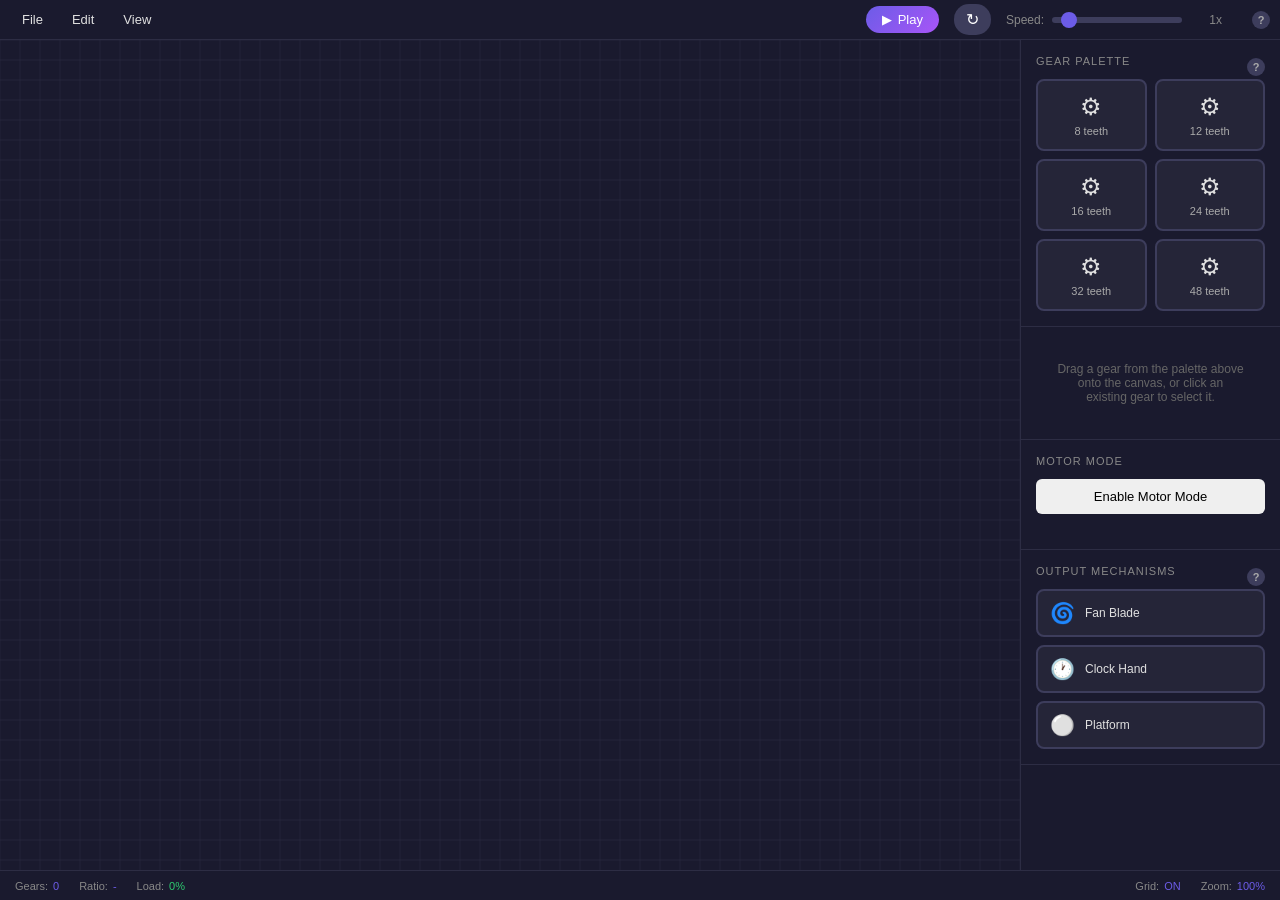
==== commit b2eaadc3: "Add motor simulation mode with RPM, torque, and gear ratio metrics Motor mode panel with presets (sm" ====
--- a/index.html
+++ b/index.html
@@ -4,679 +4,7 @@
     <meta charset="UTF-8">
     <meta name="viewport" content="width=device-width, initial-scale=1.0">
     <title>Gears</title>
-    <style>
-        * {
-            margin: 0;
-            padding: 0;
-            box-sizing: border-box;
-        }
-
-        body {
-            font-family: -apple-system, BlinkMacSystemFont, 'Segoe UI', Roboto, sans-serif;
-            background: #0f0f1a;
-            color: #e0e0e0;
-            overflow: hidden;
-            height: 100vh;
-        }
-
-        /* Menu Bar */
-        .menu-bar {
-            display: flex;
-            align-items: center;
-            justify-content: space-between;
-            background: #1a1a2e;
-            border-bottom: 1px solid #2d2d44;
-            padding: 0 10px;
-            height: 40px;
-        }
-
-        .menu-left {
-            display: flex;
-            align-items: center;
-            gap: 5px;
-        }
-
-        .menu-item {
-            position: relative;
-            padding: 8px 12px;
-            cursor: pointer;
-            border-radius: 4px;
-            font-size: 13px;
-            transition: background 0.2s;
-        }
-
-        .menu-item:hover {
-            background: #2d2d44;
-        }
-
-        .dropdown {
-            display: none;
-            position: absolute;
-            top: 100%;
-            left: 0;
-            background: #252538;
-            border: 1px solid #3d3d5c;
-            border-radius: 6px;
-            min-width: 180px;
-            z-index: 1000;
-            box-shadow: 0 4px 12px rgba(0,0,0,0.3);
-        }
-
-        .menu-item:hover .dropdown {
-            display: block;
-        }
-
-        .dropdown-item {
-            padding: 10px 15px;
-            cursor: pointer;
-            font-size: 13px;
-            display: flex;
-            justify-content: space-between;
-            align-items: center;
-        }
-
-        .dropdown-item:hover {
-            background: #3d3d5c;
-        }
-
-        .dropdown-item:first-child {
-            border-radius: 5px 5px 0 0;
-        }
-
-        .dropdown-item:last-child {
-            border-radius: 0 0 5px 5px;
-        }
-
-        .shortcut {
-            color: #888;
-            font-size: 11px;
-        }
-
-        .divider {
-            height: 1px;
-            background: #3d3d5c;
-            margin: 5px 0;
-        }
-
-        /* Playback Controls */
-        .playback-controls {
-            display: flex;
-            align-items: center;
-            gap: 15px;
-        }
-
-        .play-btn {
-            background: linear-gradient(135deg, #6c5ce7, #a855f7);
-            border: none;
-            color: white;
-            padding: 6px 16px;
-            border-radius: 20px;
-            cursor: pointer;
-            font-size: 13px;
-            font-weight: 500;
-            display: flex;
-            align-items: center;
-            gap: 6px;
-            transition: transform 0.2s, box-shadow 0.2s;
-        }
-
-        .play-btn:hover {
-            transform: scale(1.05);
-            box-shadow: 0 4px 15px rgba(108, 92, 231, 0.4);
-        }
-
-        .play-btn.playing {
-            background: linear-gradient(135deg, #e74c3c, #c0392b);
-        }
-
-        .direction-btn {
-            background: #3d3d5c;
-            border: none;
-            color: white;
-            padding: 6px 12px;
-            border-radius: 15px;
-            cursor: pointer;
-            font-size: 16px;
-            transition: background 0.2s, transform 0.2s;
-        }
-
-        .direction-btn:hover {
-            background: #4d4d6c;
-            transform: scale(1.05);
-        }
-
-        .direction-btn.counterclockwise {
-            background: #2980b9;
-        }
-
-        .speed-control {
-            display: flex;
-            align-items: center;
-            gap: 8px;
-            font-size: 12px;
-            color: #888;
-        }
-
-        .speed-control input[type="range"] {
-            width: 130px;
-            accent-color: #6c5ce7;
-            cursor: pointer;
-            -webkit-appearance: none;
-            appearance: none;
-            background: #3d3d5c;
-            height: 6px;
-            border-radius: 3px;
-        }
-
-        .speed-control input[type="range"]::-webkit-slider-thumb {
-            -webkit-appearance: none;
-            appearance: none;
-            width: 16px;
-            height: 16px;
-            background: #6c5ce7;
-            border-radius: 50%;
-            cursor: pointer;
-        }
-
-        .speed-control input[type="range"]::-moz-range-thumb {
-            width: 16px;
-            height: 16px;
-            background: #6c5ce7;
-            border-radius: 50%;
-            cursor: pointer;
-            border: none;
-        }
-
-        #speedValue {
-            min-width: 32px;
-            text-align: right;
-        }
-
-        /* Main Layout */
-        .main-container {
-            display: flex;
-            height: calc(100vh - 70px);
-        }
-
-        /* Canvas Container */
-        .canvas-container {
-            flex: 1;
-            position: relative;
-            background: #16213e;
-            overflow: hidden;
-        }
-
-        #gearCanvas {
-            display: block;
-            cursor: default;
-        }
-
-        /* Properties Panel */
-        .panel {
-            width: 260px;
-            background: #1a1a2e;
-            border-left: 1px solid #2d2d44;
-            overflow-y: auto;
-            display: flex;
-            flex-direction: column;
-        }
-
-        .panel-section {
-            padding: 15px;
-            border-bottom: 1px solid #2d2d44;
-        }
-
-        .panel-title {
-            font-size: 11px;
-            text-transform: uppercase;
-            color: #888;
-            margin-bottom: 12px;
-            letter-spacing: 1px;
-        }
-
-        /* Gear Palette */
-        .gear-palette {
-            display: grid;
-            grid-template-columns: repeat(2, 1fr);
-            gap: 8px;
-        }
-
-        .palette-gear {
-            background: #252538;
-            border: 2px solid #3d3d5c;
-            border-radius: 8px;
-            padding: 12px 8px;
-            text-align: center;
-            cursor: grab;
-            transition: all 0.2s;
-        }
-
-        .palette-gear:hover {
-            border-color: #6c5ce7;
-            background: #2d2d44;
-            transform: translateY(-2px);
-        }
-
-        .palette-gear:active {
-            cursor: grabbing;
-        }
-
-        .palette-gear-icon {
-            font-size: 24px;
-            margin-bottom: 4px;
-        }
-
-        .palette-gear-label {
-            font-size: 11px;
-            color: #aaa;
-        }
-
-        /* Selected Gear Properties */
-        .property-row {
-            margin-bottom: 12px;
-        }
-
-        .property-label {
-            font-size: 12px;
-            color: #aaa;
-            margin-bottom: 6px;
-        }
-
-        .property-row input[type="range"] {
-            width: 100%;
-            accent-color: #6c5ce7;
-        }
-
-        .property-row input[type="color"] {
-            width: 100%;
-            height: 32px;
-            border: none;
-            border-radius: 4px;
-            cursor: pointer;
-        }
-
-        .property-value {
-            font-size: 12px;
-            color: #6c5ce7;
-            font-weight: 500;
-        }
-
-        .property-btn {
-            width: 100%;
-            padding: 10px;
-            border: none;
-            border-radius: 6px;
-            cursor: pointer;
-            font-size: 13px;
-            font-weight: 500;
-            margin-bottom: 8px;
-            transition: all 0.2s;
-        }
-
-        .btn-driver {
-            background: linear-gradient(135deg, #f39c12, #e67e22);
-            color: white;
-        }
-
-        .btn-driver:hover {
-            transform: translateY(-2px);
-            box-shadow: 0 4px 12px rgba(243, 156, 18, 0.3);
-        }
-
-        .btn-driver.active {
-            background: linear-gradient(135deg, #27ae60, #2ecc71);
-        }
-
-        .btn-delete {
-            background: #3d3d5c;
-            color: #e74c3c;
-        }
-
-        .btn-delete:hover {
-            background: #e74c3c;
-            color: white;
-        }
-
-        /* Output Palette */
-        .output-palette {
-            display: flex;
-            flex-direction: column;
-            gap: 8px;
-        }
-
-        .palette-output {
-            background: #252538;
-            border: 2px solid #3d3d5c;
-            border-radius: 8px;
-            padding: 10px 12px;
-            cursor: grab;
-            transition: all 0.2s;
-            display: flex;
-            align-items: center;
-            gap: 10px;
-        }
-
-        .palette-output:hover {
-            border-color: #6c5ce7;
-            background: #2d2d44;
-        }
-
-        .palette-output-icon {
-            font-size: 20px;
-        }
-
-        .palette-output-label {
-            font-size: 12px;
-        }
-
-        /* Status Bar */
-        .status-bar {
-            display: flex;
-            align-items: center;
-            justify-content: space-between;
-            background: #1a1a2e;
-            border-top: 1px solid #2d2d44;
-            padding: 6px 15px;
-            height: 30px;
-            font-size: 11px;
-            color: #888;
-        }
-
-        .status-left, .status-right {
-            display: flex;
-            gap: 20px;
-        }
-
-        .status-item {
-            display: flex;
-            align-items: center;
-            gap: 5px;
-        }
-
-        .status-value {
-            color: #6c5ce7;
-            font-weight: 500;
-        }
-
-        /* Toast Notification */
-        .toast {
-            position: fixed;
-            bottom: 50px;
-            right: 20px;
-            padding: 12px 20px;
-            border-radius: 8px;
-            font-size: 13px;
-            z-index: 10000;
-            animation: slideIn 0.3s ease;
-        }
-
-        .toast.success {
-            background: #27ae60;
-            color: white;
-        }
-
-        .toast.error {
-            background: #e74c3c;
-            color: white;
-        }
-
-        .toast.info {
-            background: #3498db;
-            color: white;
-        }
-
-        @keyframes slideIn {
-            from {
-                transform: translateX(100%);
-                opacity: 0;
-            }
-            to {
-                transform: translateX(0);
-                opacity: 1;
-            }
-        }
-
-        @keyframes pulse {
-            0%, 100% { opacity: 1; }
-            50% { opacity: 0.5; }
-        }
-
-        /* No Selection Helper */
-        .no-selection {
-            text-align: center;
-            color: #666;
-            font-size: 12px;
-            padding: 20px;
-        }
-
-        /* Drag ghost */
-        .drag-ghost {
-            position: fixed;
-            pointer-events: none;
-            z-index: 9999;
-            opacity: 0.8;
-        }
-
-        /* Settings Modal */
-        .modal-overlay {
-            display: none;
-            position: fixed;
-            top: 0;
-            left: 0;
-            right: 0;
-            bottom: 0;
-            background: rgba(0, 0, 0, 0.7);
-            z-index: 10000;
-            justify-content: center;
-            align-items: center;
-        }
-
-        .modal-overlay.visible {
-            display: flex;
-        }
-
-        .modal {
-            background: #1a1a2e;
-            border: 1px solid #3d3d5c;
-            border-radius: 12px;
-            width: 400px;
-            max-width: 90%;
-            box-shadow: 0 10px 40px rgba(0, 0, 0, 0.5);
-        }
-
-        .modal-header {
-            padding: 15px 20px;
-            border-bottom: 1px solid #2d2d44;
-            font-size: 16px;
-            font-weight: 600;
-        }
-
-        .modal-body {
-            padding: 20px;
-        }
-
-        .modal-footer {
-            padding: 15px 20px;
-            border-top: 1px solid #2d2d44;
-            display: flex;
-            justify-content: flex-end;
-            gap: 10px;
-        }
-
-        .modal-btn {
-            padding: 8px 20px;
-            border: none;
-            border-radius: 6px;
-            cursor: pointer;
-            font-size: 13px;
-            font-weight: 500;
-        }
-
-        .modal-btn-primary {
-            background: linear-gradient(135deg, #6c5ce7, #a855f7);
-            color: white;
-        }
-
-        .modal-btn-secondary {
-            background: #3d3d5c;
-            color: #ccc;
-        }
-
-        .setting-row {
-            margin-bottom: 20px;
-        }
-
-        .setting-label {
-            display: flex;
-            justify-content: space-between;
-            align-items: center;
-            margin-bottom: 8px;
-            font-size: 13px;
-            color: #ccc;
-        }
-
-        .setting-value {
-            color: #6c5ce7;
-            font-weight: 600;
-        }
-
-        .setting-row input[type="range"] {
-            width: 100%;
-            accent-color: #6c5ce7;
-        }
-
-        .setting-description {
-            font-size: 11px;
-            color: #888;
-            margin-top: 5px;
-        }
-
-        /* Help Icons */
-        .help-icon {
-            display: inline-flex;
-            align-items: center;
-            justify-content: center;
-            width: 18px;
-            height: 18px;
-            background: #3d3d5c;
-            border-radius: 50%;
-            font-size: 11px;
-            font-weight: bold;
-            color: #aaa;
-            cursor: pointer;
-            margin-left: 8px;
-            transition: all 0.2s;
-            flex-shrink: 0;
-        }
-
-        .help-icon:hover {
-            background: #6c5ce7;
-            color: #fff;
-            transform: scale(1.1);
-        }
-
-        .panel-title-row {
-            display: flex;
-            align-items: center;
-            justify-content: space-between;
-        }
-
-        /* Help Modal Styles */
-        .help-modal {
-            width: 500px;
-            max-height: 80vh;
-            display: flex;
-            flex-direction: column;
-        }
-
-        .help-modal .modal-body {
-            overflow-y: auto;
-            max-height: 60vh;
-        }
-
-        .help-section {
-            margin-bottom: 16px;
-        }
-
-        .help-section:last-child {
-            margin-bottom: 0;
-        }
-
-        .help-section-title {
-            font-size: 14px;
-            font-weight: 600;
-            color: #6c5ce7;
-            margin-bottom: 8px;
-            display: flex;
-            align-items: center;
-            gap: 8px;
-        }
-
-        .help-section-title .icon {
-            font-size: 16px;
-        }
-
-        .help-text {
-            font-size: 13px;
-            color: #ccc;
-            line-height: 1.5;
-            margin-bottom: 8px;
-        }
-
-        .help-tip {
-            background: #2a2a3e;
-            border-left: 3px solid #6c5ce7;
-            padding: 10px 12px;
-            font-size: 12px;
-            color: #aaa;
-            margin: 10px 0;
-            border-radius: 0 6px 6px 0;
-        }
-
-        .help-tip strong {
-            color: #fff;
-        }
-
-        .help-example {
-            background: #16213e;
-            border: 1px solid #3d3d5c;
-            border-radius: 6px;
-            padding: 12px;
-            margin: 10px 0;
-        }
-
-        .help-example-title {
-            font-size: 11px;
-            color: #888;
-            text-transform: uppercase;
-            margin-bottom: 6px;
-        }
-
-        .help-example-content {
-            font-size: 13px;
-            color: #fff;
-        }
-
-        .help-list {
-            margin: 8px 0;
-            padding-left: 20px;
-        }
-
-        .help-list li {
-            font-size: 13px;
-            color: #ccc;
-            margin-bottom: 6px;
-            line-height: 1.4;
-        }
-
-        .help-formula {
-            font-family: monospace;
-            background: #2a2a3e;
-            padding: 2px 6px;
-            border-radius: 4px;
-            color: #a855f7;
-        }
-    </style>
+    <link rel="stylesheet" href="css/styles.css">
 </head>
 <body>
     <!-- Menu Bar -->
@@ -821,6 +149,9 @@
                 <button class="property-btn btn-driver" id="driverBtn" onclick="toggleDriver()">
                     Make Driver Gear
                 </button>
+                <button class="property-btn" id="outputShaftBtn" onclick="setOutputShaft()" style="background:#1abc9c;">
+                    Set Output Shaft
+                </button>
                 <button class="property-btn btn-delete" onclick="deleteSelectedGear()">
                     Delete Gear
                 </button>
@@ -830,6 +161,37 @@
             <div class="panel-section" id="noSelectionPanel">
                 <div class="no-selection">
                     Drag a gear from the palette above onto the canvas, or click an existing gear to select it.
+                </div>
+            </div>
+
+            <!-- Motor Mode Panel -->
+            <div class="panel-section" id="motorModePanel">
+                <div class="panel-title">Motor Mode</div>
+                <div class="property-row">
+                    <button class="property-btn" onclick="toggleMotorMode()" id="motorToggleBtn" style="width:100%;">
+                        Enable Motor Mode
+                    </button>
+                </div>
+                <div id="motorControls" style="display: none;">
+                    <div class="property-row">
+                        <div class="property-label">Preset</div>
+                        <select id="motorPreset" onchange="setMotorPreset(this.value)" style="flex:1;background:#2a2a3e;color:#fff;border:1px solid #444;padding:4px;border-radius:4px;">
+                            <option value="">Custom</option>
+                            <option value="small">Small DC Motor</option>
+                            <option value="medium" selected>Medium DC Motor</option>
+                            <option value="large">Large DC Motor</option>
+                            <option value="high_speed">High-Speed Motor</option>
+                        </select>
+                    </div>
+                    <div class="property-row">
+                        <div class="property-label">RPM: <span id="motorRpmValue">200</span></div>
+                        <input type="range" id="motorRpmSlider" min="10" max="6000" step="10" value="200">
+                    </div>
+                    <div class="property-row">
+                        <div class="property-label">Torque: <span id="motorTorqueValue">0.50</span> Nm</div>
+                        <input type="range" id="motorTorqueSlider" min="5" max="500" step="5" value="50">
+                    </div>
+                    <div id="motorMetrics" style="font-size:11px;color:#aaa;margin-top:8px;"></div>
                 </div>
             </div>
 
@@ -927,2386 +289,31 @@
         </div>
     </div>
 
+    <!-- JavaScript Modules -->
+    <!-- Global state must load first -->
+    <script src="js/state.js"></script>
+
+    <!-- Utilities (no dependencies) -->
+    <script src="js/utils.js"></script>
+
+    <!-- Core modules -->
+    <script src="js/gear.js"></script>
+    <script src="js/physics.js"></script>
+    <script src="js/output.js"></script>
+    <script src="js/render.js"></script>
+
+    <!-- Event handlers (depend on gear, physics) -->
+    <script src="js/input.js"></script>
+    <script src="js/ui.js"></script>
+
+    <!-- Project management -->
+    <script src="js/project.js"></script>
+
+    <!-- App initialization (depends on everything) -->
+    <script src="js/app.js"></script>
     <script>
-    // Help content for each section
-    const helpContent = {
-        'getting-started': {
-            title: 'Getting Started with Gears',
-            content: `
-                <div class="help-section">
-                    <div class="help-section-title"><span class="icon">&#9881;</span> Welcome to Gears!</div>
-                    <div class="help-text">
-                        Build and simulate mechanical gear systems! Watch how gears of different sizes interact,
-                        learn about gear ratios, and see real physics in action.
-                    </div>
-                </div>
-
-                <div class="help-section">
-                    <div class="help-section-title"><span class="icon">&#128077;</span> Quick Start</div>
-                    <ul class="help-list">
-                        <li><strong>Add gears:</strong> Drag gears from the palette on the right onto the canvas</li>
-                        <li><strong>Connect gears:</strong> Position gears close together - they'll automatically mesh</li>
-                        <li><strong>Set a driver:</strong> Click a gear and press "Make Driver Gear" - this is the power source</li>
-                        <li><strong>Start animation:</strong> Press the Play button or hit Spacebar</li>
-                    </ul>
-                </div>
-
-                <div class="help-section">
-                    <div class="help-section-title"><span class="icon">&#9000;</span> Keyboard Shortcuts</div>
-                    <ul class="help-list">
-                        <li><strong>Space:</strong> Play/Stop animation</li>
-                        <li><strong>Delete:</strong> Remove selected gear or output</li>
-                        <li><strong>Escape:</strong> Deselect all</li>
-                        <li><strong>Ctrl+S:</strong> Save project</li>
-                    </ul>
-                </div>
-
-                <div class="help-tip">
-                    <strong>Tip:</strong> The gear with the orange ring is the driver gear - it powers all connected gears!
-                </div>
-            `
-        },
-        'gears': {
-            title: 'Understanding Gears',
-            content: `
-                <div class="help-section">
-                    <div class="help-section-title"><span class="icon">&#128218;</span> How to Add Gears</div>
-                    <div class="help-text">
-                        <strong>Drag and drop</strong> any gear from this palette onto the canvas workspace.
-                        Each gear has a different number of teeth, which determines its size and behavior.
-                    </div>
-                </div>
-
-                <div class="help-section">
-                    <div class="help-section-title"><span class="icon">&#9881;</span> Gear Sizes & Teeth</div>
-                    <div class="help-text">
-                        The number of teeth on a gear determines two things:
-                    </div>
-                    <ul class="help-list">
-                        <li><strong>Size:</strong> More teeth = bigger gear</li>
-                        <li><strong>Speed:</strong> Smaller gears spin faster when driven by larger ones</li>
-                    </ul>
-                </div>
-
-                <div class="help-section">
-                    <div class="help-section-title"><span class="icon">&#128200;</span> Gear Ratios</div>
-                    <div class="help-text">
-                        When two gears mesh together, they create a <em>gear ratio</em>. This ratio determines
-                        how fast the second gear spins compared to the first.
-                    </div>
-                    <div class="help-example">
-                        <div class="help-example-title">Example</div>
-                        <div class="help-example-content">
-                            A 24-tooth gear driving a 12-tooth gear creates a <span class="help-formula">2:1 ratio</span><br>
-                            The smaller gear spins <strong>twice as fast</strong> but with half the torque!
-                        </div>
-                    </div>
-                </div>
-
-                <div class="help-section">
-                    <div class="help-section-title"><span class="icon">&#128260;</span> Direction of Rotation</div>
-                    <div class="help-text">
-                        Meshed gears always rotate in <strong>opposite directions</strong>. If the driver gear
-                        spins clockwise, all directly connected gears spin counter-clockwise.
-                    </div>
-                </div>
-
-                <div class="help-tip">
-                    <strong>Real World:</strong> Bicycle gears use these same principles! Low gear (big front, small back)
-                    is easier to pedal but slower. High gear is the opposite.
-                </div>
-            `
-        },
-        'properties': {
-            title: 'Gear Properties',
-            content: `
-                <div class="help-section">
-                    <div class="help-section-title"><span class="icon">&#9881;</span> Teeth Count</div>
-                    <div class="help-text">
-                        Adjust the number of teeth on the selected gear (8 to 48). This changes the gear's size
-                        and affects its speed when connected to other gears.
-                    </div>
-                    <div class="help-tip">
-                        <strong>Formula:</strong> <span class="help-formula">Output Speed = Input Speed × (Input Teeth ÷ Output Teeth)</span>
-                    </div>
-                </div>
-
-                <div class="help-section">
-                    <div class="help-section-title"><span class="icon">&#127912;</span> Color</div>
-                    <div class="help-text">
-                        Customize the color of your gear. Great for color-coding different parts of your gear train!
-                    </div>
-                </div>
-
-                <div class="help-section">
-                    <div class="help-section-title"><span class="icon">&#128336;</span> RPM (Rotations Per Minute)</div>
-                    <div class="help-text">
-                        Shows how fast this gear is spinning during animation. RPM changes based on:
-                    </div>
-                    <ul class="help-list">
-                        <li>The speed slider setting</li>
-                        <li>The gear ratio from the driver gear</li>
-                        <li>System load (more gears = more resistance)</li>
-                    </ul>
-                </div>
-
-                <div class="help-section">
-                    <div class="help-section-title"><span class="icon">&#9733;</span> Driver Gear</div>
-                    <div class="help-text">
-                        The driver gear is the power source - like a motor. Only one gear can be the driver.
-                        All other gears will follow based on their connections and ratios.
-                    </div>
-                </div>
-
-                <div class="help-section">
-                    <div class="help-section-title"><span class="icon">&#128444;</span> Attached Image</div>
-                    <div class="help-text">
-                        Attach an image from your assets that will rotate with the gear. Use offset and scale
-                        controls to position it perfectly. Great for adding decorations or showing what the gear powers!
-                    </div>
-                </div>
-            `
-        },
-        'outputs': {
-            title: 'Output Mechanisms',
-            content: `
-                <div class="help-section">
-                    <div class="help-section-title"><span class="icon">&#127744;</span> What Are Outputs?</div>
-                    <div class="help-text">
-                        Outputs are things that gears can power! Drag them onto a gear to attach them,
-                        and they'll rotate along with that gear.
-                    </div>
-                </div>
-
-                <div class="help-section">
-                    <div class="help-section-title"><span class="icon">&#127744;</span> Fan Blade</div>
-                    <div class="help-text">
-                        A spinning fan with multiple blades. Attach it to a fast-spinning gear to see it whirl!
-                    </div>
-                </div>
-
-                <div class="help-section">
-                    <div class="help-section-title"><span class="icon">&#128336;</span> Clock Hand</div>
-                    <div class="help-text">
-                        A single pointer that rotates around the gear center. Perfect for showing rotation
-                        speed or simulating a clock mechanism.
-                    </div>
-                </div>
-
-                <div class="help-section">
-                    <div class="help-section-title"><span class="icon">&#9898;</span> Platform</div>
-                    <div class="help-text">
-                        A circular platform that spins with the gear. Imagine it carrying objects around in a circle!
-                    </div>
-                </div>
-
-                <div class="help-tip">
-                    <strong>Try This:</strong> Create a gear train where a large driver gear powers a tiny gear,
-                    then attach a fan to the tiny gear. Watch how fast it spins compared to the driver!
-                </div>
-
-                <div class="help-section">
-                    <div class="help-section-title"><span class="icon">&#128161;</span> Real World Examples</div>
-                    <ul class="help-list">
-                        <li><strong>Ceiling fans</strong> use gear motors to spin at controlled speeds</li>
-                        <li><strong>Clocks</strong> use precise gear ratios to move hands at exact speeds</li>
-                        <li><strong>Conveyor belts</strong> are powered by gear-driven platforms</li>
-                    </ul>
-                </div>
-            `
-        }
-    };
-    </script>
-
-    <script>
-    // ============================================
-    // Configuration and State
-    // ============================================
-    // Platform-managed - no APPLICATION_ID needed
-    // Platform-managed - no PROJECT_ID needed
-    // Platform-managed - no LOGIN_ID needed
-    // Platform-managed - data comes via platform:load event
-
-    let currentProjectId = null; // Platform-managed
-    let isDirty = false;
-
-    // Application state
-    const state = {
-        gears: [],
-        outputs: [],
-        driverGearId: null,
-        selectedGearId: null,
-        selectedOutputId: null,
-        settings: {
-            gridSnap: true,
-            gridSize: 20,
-            autoSpinEnabled: false,
-            spinSpeed: 1.0,
-            spinDirection: 1, // 1 = clockwise, -1 = counterclockwise
-            toothThickness: 0.60, // 0.3 to 0.7 (fraction of angular pitch)
-            toothDepth: 4, // 4 to 14 pixels
-            backgroundColor: '#1a1a2e'
-        }
-    };
-
-    // Canvas state
-    let canvas, ctx;
-    let canvasWidth, canvasHeight;
-    let zoom = 1;
-    let panX = 0, panY = 0;
-
-    // Gear system lock state (kinematic conflict detection)
-    let systemLocked = false;
-    let lockedGears = new Set(); // IDs of gears involved in lock conflict
-
-    // Interaction state
-    let isDragging = false;
-    let isSpinning = false;
-    let dragTarget = null;
-    let dragOffsetX = 0, dragOffsetY = 0;
-    let spinStartAngle = 0;
-    let lastMouseX = 0, lastMouseY = 0;
-
-    // Animation state
-    let isPlaying = false;
-    let lastTime = 0;
-    let animationId = null;
-
-    // Base rotation speed: 0.15 rotations/sec at 1x = 9 RPM base
-    const BASE_ROTATION_SPEED = 0.15;
-
-    // Drag from palette
-    let paletteDropData = null;
-
-    // Gear colors for variety
-    const GEAR_COLORS = [
-        '#6c5ce7', '#a855f7', '#3498db', '#1abc9c',
-        '#e74c3c', '#f39c12', '#e91e63', '#00bcd4'
-    ];
-
-    // ============================================
-    // Initialization
-    // ============================================
-    function init() {
-        canvas = document.getElementById('gearCanvas');
-        ctx = canvas.getContext('2d');
-
-        resizeCanvas();
-        window.addEventListener('resize', resizeCanvas);
-
-        // Load initial data
-        // loadProjectData called by platform:load event
-
-        // Setup event listeners
-        setupCanvasEvents();
-        setupPaletteEvents();
-        setupControlEvents();
-        setupKeyboardShortcuts();
-
-        // Start render loop
-        requestAnimationFrame(gameLoop);
-
-        // Setup auto-save
-        // Auto-save handled by platform
-
-        updateUI();
-    }
-
-    function resizeCanvas() {
-        const container = canvas.parentElement;
-        canvasWidth = container.clientWidth;
-        canvasHeight = container.clientHeight;
-        canvas.width = canvasWidth;
-        canvas.height = canvasHeight;
-    }
-
-    function loadProjectData(data) {
-        if (!data) return;
-
-        if (data.settings) {
-            Object.assign(state.settings, data.settings);
-        }
-        if (data.gears) {
-            // Restore gears and recalculate derived properties
-            state.gears = data.gears.map(g => ({
-                ...g,
-                radius: calculateRadius(g.teethCount),
-                rotationSpeed: 0,
-                meshingWith: [],
-                phaseOffset: g.phaseOffset || 0,
-                attachedImage: g.attachedImage || null
-            }));
-
-            // Reload attached images
-            state.gears.forEach(gear => {
-                if (gear.attachedImage && gear.attachedImage.url) {
-                    const img = new Image();
-                    img.crossOrigin = 'anonymous';
-                    img.onload = function() {
-                        gear.attachedImage.imageObj = img;
-                    };
-                    img.src = gear.attachedImage.url;
-                }
-            });
-        }
-        if (data.outputs) {
-            state.outputs = data.outputs;
-        }
-        if (data.driverGearId) {
-            state.driverGearId = data.driverGearId;
-        }
-
-        // Update all gear connections and recalculate phase offsets
-        updateAllConnections();
-
-        // Sync UI controls with loaded settings
-        syncSettingsUI();
-    }
-
-    // Sync UI controls with current settings (called after loading project)
-    function syncSettingsUI() {
-        // Speed slider
-        const speedSlider = document.getElementById('speedSlider');
-        const speedValue = document.getElementById('speedValue');
-        if (speedSlider && speedValue) {
-            speedSlider.value = state.settings.spinSpeed;
-            const val = state.settings.spinSpeed;
-            speedValue.textContent = (val % 1 ? val.toFixed(1) : val) + 'x';
-        }
-
-        // Settings modal sliders
-        const thicknessSlider = document.getElementById('thicknessSlider');
-        const thicknessValue = document.getElementById('thicknessValue');
-        if (thicknessSlider && thicknessValue) {
-            thicknessSlider.value = state.settings.toothThickness * 100;
-            thicknessValue.textContent = Math.round(state.settings.toothThickness * 100) + '%';
-        }
-
-        const depthSlider = document.getElementById('depthSlider');
-        const depthValue = document.getElementById('depthValue');
-        if (depthSlider && depthValue) {
-            depthSlider.value = state.settings.toothDepth;
-            depthValue.textContent = state.settings.toothDepth + 'px';
-        }
-    }
-
-    // ============================================
-    // Gear Functions
-    // ============================================
-    function createGear(x, y, teethCount, color) {
-        const gear = {
-            id: 'gear_' + Date.now() + '_' + Math.random().toString(36).substr(2, 9),
-            x: x,
-            y: y,
-            teethCount: teethCount,
-            radius: calculateRadius(teethCount),
-            color: color || GEAR_COLORS[Math.floor(Math.random() * GEAR_COLORS.length)],
-            rotation: 0,
-            rotationSpeed: 0,
-            meshingWith: [],
-            // Phase offset relative to parent gear in the chain (for proper tooth interlocking)
-            phaseOffset: 0,
-            // Attached image (optional) - rotates with gear
-            attachedImage: null // { url, offsetX, offsetY, scale, imageObj }
-        };
-
-        state.gears.push(gear);
-        isDirty = true;
-        updateAllConnections();
-        return gear;
-    }
-
-    function calculateRadius(teethCount) {
-        const moduleSize = 5;
-        return teethCount * moduleSize / 2;
-    }
-
-    function deleteGear(gearId) {
-        const index = state.gears.findIndex(g => g.id === gearId);
-        if (index !== -1) {
-            state.gears.splice(index, 1);
-
-            // Remove any outputs attached to this gear
-            state.outputs = state.outputs.filter(o => o.attachedToGear !== gearId);
-
-            // Clear driver if this was the driver
-            if (state.driverGearId === gearId) {
-                state.driverGearId = null;
-            }
-
-            // Clear selection
-            if (state.selectedGearId === gearId) {
-                state.selectedGearId = null;
-            }
-
-            updateAllConnections();
-            isDirty = true;
-        }
-    }
-
-    function updateGearTeeth(gearId, newTeethCount) {
-        const gear = state.gears.find(g => g.id === gearId);
-        if (gear) {
-            gear.teethCount = newTeethCount;
-            gear.radius = calculateRadius(newTeethCount);
-            updateAllConnections();
-            isDirty = true;
-        }
-    }
-
-    function updateGearColor(gearId, color) {
-        const gear = state.gears.find(g => g.id === gearId);
-        if (gear) {
-            gear.color = color;
-            isDirty = true;
-        }
-    }
-
-    // Attached image functions
-    function setAttachedImage(url) {
-        if (!state.selectedGearId || !url) return;
-
-        const gear = state.gears.find(g => g.id === state.selectedGearId);
-        if (!gear) return;
-
-        // Create image object and load it
-        const img = new Image();
-        img.crossOrigin = 'anonymous';
-        img.onload = function() {
-            gear.attachedImage = {
-                url: url,
-                offsetX: 0,
-                offsetY: 0,
-                scale: 1,
-                imageObj: img
-            };
-            isDirty = true;
-            updateUI();
-            showToast('Image attached!', 'success');
-        };
-        img.onerror = function() {
-            showToast('Failed to load image', 'error');
-        };
-        img.src = url;
-    }
-
-    function updateAttachedImageProperty(property, value) {
-        if (!state.selectedGearId) return;
-
-        const gear = state.gears.find(g => g.id === state.selectedGearId);
-        if (gear && gear.attachedImage) {
-            gear.attachedImage[property] = value;
-            isDirty = true;
-        }
-    }
-
-    function removeAttachedImage() {
-        if (!state.selectedGearId) return;
-
-        const gear = state.gears.find(g => g.id === state.selectedGearId);
-        if (gear) {
-            gear.attachedImage = null;
-            isDirty = true;
-            updateUI();
-            showToast('Image removed', 'info');
-        }
-    }
-
-    function setDriverGear(gearId) {
-        state.driverGearId = gearId;
-
-        // Reset all rotation speeds
-        state.gears.forEach(g => g.rotationSpeed = 0);
-
-        // Set driver gear speed (use same formula as update() and propagateRotation())
-        const driver = state.gears.find(g => g.id === gearId);
-        if (driver) {
-            driver.rotationSpeed = state.settings.spinSpeed * state.settings.spinDirection * BASE_ROTATION_SPEED;
-            propagateRotation();
-        }
-
-        isDirty = true;
-    }
-
-    // ============================================
-    // Gear Physics - Realistic Tooth Meshing
-    // ============================================
-
-    // Angular pitch: angle between adjacent teeth
-    function getAngularPitch(gear) {
-        return (2 * Math.PI) / gear.teethCount;
-    }
-
-    // Get the angle of tooth N (center of tooth tip)
-    function getToothAngle(gear, toothIndex) {
-        return toothIndex * getAngularPitch(gear) + gear.rotation;
-    }
-
-    // Get the angle of gap N (center of valley between teeth)
-    function getGapAngle(gear, gapIndex) {
-        return (gapIndex + 0.5) * getAngularPitch(gear) + gear.rotation;
-    }
-
-    // Normalize angle to [-PI, PI]
-    function normalizeAngle(angle) {
-        while (angle > Math.PI) angle -= 2 * Math.PI;
-        while (angle < -Math.PI) angle += 2 * Math.PI;
-        return angle;
-    }
-
-    function checkMeshing(gear1, gear2) {
-        const dist = Math.hypot(gear2.x - gear1.x, gear2.y - gear1.y);
-        const meshDist = gear1.radius + gear2.radius;
-        const tolerance = 15;
-        return Math.abs(dist - meshDist) < tolerance;
-    }
-
-    function canMesh(gear1, gear2) {
-        const dist = Math.hypot(gear2.x - gear1.x, gear2.y - gear1.y);
-        const meshDist = gear1.radius + gear2.radius;
-        const snapTolerance = 30;
-        return Math.abs(dist - meshDist) < snapTolerance;
-    }
-
-    function snapToMesh(movingGear, targetGear) {
-        const angle = Math.atan2(movingGear.y - targetGear.y, movingGear.x - targetGear.x);
-        const meshDist = movingGear.radius + targetGear.radius;
-
-        movingGear.x = targetGear.x + Math.cos(angle) * meshDist;
-        movingGear.y = targetGear.y + Math.sin(angle) * meshDist;
-
-        // Calculate proper phase alignment so teeth interlock
-        alignTeethForMeshing(movingGear, targetGear);
-    }
-
-    // Calculate the rotation offset needed for gear2's teeth to properly mesh with gear1
-    function alignTeethForMeshing(gear2, gear1) {
-        // Contact angle: direction from gear1 center to gear2 center
-        const contactAngle = Math.atan2(gear2.y - gear1.y, gear2.x - gear1.x);
-
-        // At the contact point, gear1 should have a tooth and gear2 should have a gap
-        // Find the nearest tooth of gear1 to the contact angle
-        const pitch1 = getAngularPitch(gear1);
-        const tooth1Angle = gear1.rotation + Math.round((contactAngle - gear1.rotation) / pitch1) * pitch1;
-
-        // The contact point from gear2's perspective is opposite
-        const contactAngle2 = contactAngle + Math.PI;
-
-        // Gear2 needs a gap at contactAngle2
-        // Gap centers are at rotation + (i + 0.5) * pitch
-        const pitch2 = getAngularPitch(gear2);
-
-        // Calculate what rotation gear2 needs so that a gap aligns with contactAngle2
-        // gap angle = rotation + (i + 0.5) * pitch = contactAngle2
-        // We want to find the rotation that puts any gap at contactAngle2
-        // rotation = contactAngle2 - (i + 0.5) * pitch
-        // For i=0: rotation = contactAngle2 - 0.5 * pitch
-        const targetRotation = contactAngle2 - 0.5 * pitch2;
-
-        // Normalize to nearest valid position
-        const currentGapOffset = normalizeAngle(gear2.rotation + 0.5 * pitch2 - contactAngle2);
-        const adjustment = -currentGapOffset + Math.round(currentGapOffset / pitch2) * pitch2;
-
-        gear2.rotation = normalizeAngle(gear2.rotation - currentGapOffset);
-    }
-
-    function updateAllConnections() {
-        // Clear all connections
-        state.gears.forEach(g => g.meshingWith = []);
-
-        // Check all pairs
-        for (let i = 0; i < state.gears.length; i++) {
-            for (let j = i + 1; j < state.gears.length; j++) {
-                if (checkMeshing(state.gears[i], state.gears[j])) {
-                    state.gears[i].meshingWith.push(state.gears[j].id);
-                    state.gears[j].meshingWith.push(state.gears[i].id);
-                }
-            }
-        }
-
-        // Calculate phase relationships and propagate rotation
-        if (state.driverGearId) {
-            calculatePhaseOffsets();
-            propagateRotation();
-        }
-
-        updateUI();
-    }
-
-    // Calculate phase offsets for all gears relative to the driver
-    // This establishes the tooth-gap alignment for proper meshing
-    function calculatePhaseOffsets() {
-        const driver = state.gears.find(g => g.id === state.driverGearId);
-        if (!driver) return;
-
-        // Driver has no phase offset
-        driver.phaseOffset = 0;
-
-        // BFS to calculate phase offsets through the gear train
-        const visited = new Set([driver.id]);
-        const queue = [driver];
-
-        while (queue.length > 0) {
-            const current = queue.shift();
-
-            for (const connectedId of current.meshingWith) {
-                if (!visited.has(connectedId)) {
-                    const connected = state.gears.find(g => g.id === connectedId);
-                    if (connected) {
-                        // Calculate phase offset for proper meshing
-                        connected.phaseOffset = calculateMeshPhaseOffset(current, connected);
-                        visited.add(connectedId);
-                        queue.push(connected);
-                    }
-                }
-            }
-        }
-    }
-
-    // Calculate the phase offset for gear2 to properly mesh with gear1
-    // This ensures teeth interlock: gear1's tooth meets gear2's gap at contact point
-    function calculateMeshPhaseOffset(gear1, gear2) {
-        // Contact angle: direction from gear1 center to gear2 center
-        const contactAngle = Math.atan2(gear2.y - gear1.y, gear2.x - gear1.x);
-
-        // Angular pitch of each gear
-        const pitch1 = getAngularPitch(gear1);
-        const pitch2 = getAngularPitch(gear2);
-
-        // Gear ratio
-        const ratio = gear1.teethCount / gear2.teethCount;
-
-        // For proper meshing:
-        // - At the contact point, gear1 has a tooth pointing toward gear2
-        // - Gear2 should have a gap (valley) at that same contact point
-        //
-        // Gear1's teeth are at angles: gear1.rotation + i * pitch1
-        // Gear2's gaps (valleys) are at angles: gear2.rotation + (i + 0.5) * pitch2
-        //
-        // From gear2's perspective, the contact point is at angle (contactAngle + PI)
-        // We need gear2's gap to be at this angle
-        //
-        // The phase offset accounts for:
-        // 1. The contact angle from gear2's perspective
-        // 2. The gear ratio relationship
-        // 3. Half-pitch offset for gap alignment
-
-        const contactAngle2 = contactAngle + Math.PI; // Contact from gear2's view
-
-        // Phase offset so gear2's gap aligns with contact point
-        // accounting for the inverse rotation relationship
-        const offset = contactAngle2 - pitch2 / 2 + (contactAngle * ratio);
-
-        return normalizeAngle(offset);
-    }
-
-    function propagateRotation() {
-        // Reset lock state
-        systemLocked = false;
-        lockedGears.clear();
-
-        // Reset all speeds except driver
-        state.gears.forEach(g => {
-            if (g.id !== state.driverGearId) {
-                g.rotationSpeed = 0;
-            }
-        });
-
-        const driver = state.gears.find(g => g.id === state.driverGearId);
-        if (!driver) return;
-
-        // Apply direction to spin speed with base speed multiplier
-        driver.rotationSpeed = state.settings.spinSpeed * state.settings.spinDirection * BASE_ROTATION_SPEED;
-
-        // BFS propagation with proper gear ratios AND conflict detection
-        const visited = new Set([driver.id]);
-        const gearSpeeds = new Map(); // Track expected speeds for conflict detection
-        gearSpeeds.set(driver.id, driver.rotationSpeed);
-        const queue = [driver];
-
-        while (queue.length > 0) {
-            const current = queue.shift();
-
-            for (const connectedId of current.meshingWith) {
-                const connected = state.gears.find(g => g.id === connectedId);
-                if (!connected) continue;
-
-                // Calculate what this gear's speed SHOULD be from this connection
-                const ratio = current.teethCount / connected.teethCount;
-                const expectedSpeed = -current.rotationSpeed * ratio;
-
-                if (visited.has(connectedId)) {
-                    // Already visited - check for kinematic conflict
-                    const existingSpeed = gearSpeeds.get(connectedId);
-
-                    // Allow small tolerance for floating point errors
-                    const speedDiff = Math.abs(existingSpeed - expectedSpeed);
-                    const tolerance = Math.abs(existingSpeed) * 0.01 + 0.0001;
-
-                    if (speedDiff > tolerance) {
-                        // CONFLICT DETECTED - gears would need to spin in incompatible ways
-                        systemLocked = true;
-                        lockedGears.add(current.id);
-                        lockedGears.add(connectedId);
-                    }
-                } else {
-                    // Not visited yet - set speed and continue propagation
-                    connected.rotationSpeed = expectedSpeed;
-                    gearSpeeds.set(connectedId, expectedSpeed);
-                    visited.add(connectedId);
-                    queue.push(connected);
-                }
-            }
-        }
-
-        // If system is locked, stop all rotation
-        if (systemLocked) {
-            state.gears.forEach(g => {
-                g.rotationSpeed = 0;
-            });
-        }
-    }
-
-    // ============================================
-    // Output Functions
-    // ============================================
-    function createOutput(type, x, y) {
-        const output = {
-            id: 'output_' + Date.now(),
-            type: type,
-            x: x,
-            y: y,
-            attachedToGear: null,
-            rotation: 0,
-            color: type === 'fan' ? '#3498db' : type === 'clock' ? '#2c3e50' : '#95a5a6'
-        };
-
-        // Try to attach to nearest gear
-        let nearestGear = null;
-        let nearestDist = Infinity;
-
-        for (const gear of state.gears) {
-            const dist = Math.hypot(x - gear.x, y - gear.y);
-            if (dist < gear.radius + 30 && dist < nearestDist) {
-                nearestDist = dist;
-                nearestGear = gear;
-            }
-        }
-
-        if (nearestGear) {
-            output.attachedToGear = nearestGear.id;
-            output.x = nearestGear.x;
-            output.y = nearestGear.y;
-        }
-
-        state.outputs.push(output);
-        isDirty = true;
-        return output;
-    }
-
-    // ============================================
-    // Rendering
-    // ============================================
-    function gameLoop(timestamp) {
-        const deltaTime = (timestamp - lastTime) / 1000;
-        lastTime = timestamp;
-
-        if (isPlaying) {
-            update(deltaTime);
-        }
-
-        render();
-        animationId = requestAnimationFrame(gameLoop);
-    }
-
-    // Calculate system load based on connected gears
-    // Returns a multiplier between 0 and 1 (1 = no load, lower = more load)
-    function calculateSystemLoad() {
-        // If system is locked due to kinematic conflict, return max load
-        if (systemLocked) {
-            return { multiplier: 0, percentage: 100, locked: true };
-        }
-
-        const driver = state.gears.find(g => g.id === state.driverGearId);
-        if (!driver) return { multiplier: 1, percentage: 0, locked: false };
-
-        // Find all gears connected to driver
-        const connectedGears = [];
-        const visited = new Set([driver.id]);
-        const queue = [driver];
-
-        while (queue.length > 0) {
-            const current = queue.shift();
-            connectedGears.push(current);
-
-            for (const connectedId of current.meshingWith) {
-                if (!visited.has(connectedId)) {
-                    const connected = state.gears.find(g => g.id === connectedId);
-                    if (connected) {
-                        visited.add(connectedId);
-                        queue.push(connected);
-                    }
-                }
-            }
-        }
-
-        // Calculate total load from connected gears (excluding driver)
-        // Load is based on gear radius (bigger gears = more resistance)
-        let totalLoad = 0;
-        for (const gear of connectedGears) {
-            if (gear.id !== driver.id) {
-                // Load contribution: larger gears add more load
-                // Also factor in the gear ratio - gears spinning faster add more load
-                totalLoad += gear.radius * 0.5;
-            }
-        }
-
-        // Add load from outputs (they add extra resistance)
-        state.outputs.forEach(output => {
-            if (output.attachedToGear && visited.has(output.attachedToGear)) {
-                totalLoad += 20; // Each output adds fixed load
-            }
-        });
-
-        // Convert load to a speed multiplier
-        // Formula: multiplier = driverPower / (driverPower + totalLoad)
-        // This gives diminishing returns as load increases
-        const driverPower = driver.radius * 2; // Driver's "power" based on its size
-        const multiplier = driverPower / (driverPower + totalLoad);
-
-        // Calculate load percentage for display (0% = no extra load, 100% = max load)
-        const loadPercentage = Math.min(100, (totalLoad / driverPower) * 50);
-
-        return { multiplier, percentage: loadPercentage, locked: false };
-    }
-
-    function update(deltaTime) {
-        // Update driver gear rotation
-        const driver = state.gears.find(g => g.id === state.driverGearId);
-        if (driver) {
-            // Calculate load from connected gears
-            const { multiplier, percentage, locked } = calculateSystemLoad();
-
-            // Update load display in status bar
-            const loadDisplay = document.getElementById('loadStatus');
-            if (loadDisplay) {
-                if (locked) {
-                    // System is locked - show LOCKED indicator
-                    loadDisplay.textContent = 'LOCKED';
-                    loadDisplay.style.color = '#ff0000';
-                    loadDisplay.style.fontWeight = 'bold';
-                    loadDisplay.style.animation = 'pulse 0.5s infinite';
-                } else {
-                    loadDisplay.textContent = percentage.toFixed(0) + '%';
-                    loadDisplay.style.fontWeight = 'normal';
-                    loadDisplay.style.animation = 'none';
-                    // Color code: green (low) -> yellow -> red (high)
-                    if (percentage < 30) {
-                        loadDisplay.style.color = '#2ecc71';
-                    } else if (percentage < 60) {
-                        loadDisplay.style.color = '#f39c12';
-                    } else {
-                        loadDisplay.style.color = '#e74c3c';
-                    }
-                }
-            }
-
-            // Only rotate if not locked
-            if (!locked) {
-                // Apply load to speed - more gears = slower rotation
-                const baseSpeed = state.settings.spinSpeed * state.settings.spinDirection * BASE_ROTATION_SPEED;
-                const currentSpeed = baseSpeed * multiplier;
-
-                driver.rotationSpeed = currentSpeed;
-                driver.rotation += currentSpeed * deltaTime * Math.PI * 2;
-
-                // Propagate rotation through gear train with proper synchronization
-                synchronizeGearRotations(driver);
-            }
-        }
-
-        // Update output rotations based on attached gear
-        state.outputs.forEach(output => {
-            if (output.attachedToGear) {
-                const gear = state.gears.find(g => g.id === output.attachedToGear);
-                if (gear) {
-                    output.rotation = gear.rotation;
-                    output.x = gear.x;
-                    output.y = gear.y;
-                }
-            }
-        });
-    }
-
-    // Synchronize all gear rotations based on driver rotation
-    // This ensures teeth stay properly interlocked using gear ratios and phase offsets
-    function synchronizeGearRotations(driver) {
-        const visited = new Set([driver.id]);
-        const queue = [{ gear: driver, speedMultiplier: 1 }];
-
-        while (queue.length > 0) {
-            const { gear: current, speedMultiplier } = queue.shift();
-
-            for (const connectedId of current.meshingWith) {
-                if (!visited.has(connectedId)) {
-                    const connected = state.gears.find(g => g.id === connectedId);
-                    if (connected) {
-                        // Gear ratio: how much faster/slower connected spins relative to current
-                        const ratio = current.teethCount / connected.teethCount;
-
-                        // Calculate connected gear's rotation:
-                        // - Opposite direction (negative)
-                        // - Scaled by ratio
-                        // - Plus phase offset to align teeth with gaps
-                        connected.rotation = -(current.rotation * ratio) + connected.phaseOffset;
-
-                        // Calculate rotation speed for RPM display
-                        // Speed multiplier tracks cumulative ratio from driver
-                        const newSpeedMultiplier = -speedMultiplier * ratio;
-                        connected.rotationSpeed = driver.rotationSpeed * newSpeedMultiplier;
-
-                        visited.add(connectedId);
-                        queue.push({
-                            gear: connected,
-                            speedMultiplier: newSpeedMultiplier
-                        });
-                    }
-                }
-            }
-        }
-    }
-
-    function render() {
-        // Clear canvas
-        ctx.fillStyle = state.settings.backgroundColor;
-        ctx.fillRect(0, 0, canvasWidth, canvasHeight);
-
-        ctx.save();
-        ctx.translate(panX, panY);
-        ctx.scale(zoom, zoom);
-
-        // Draw grid
-        if (state.settings.gridSnap) {
-            drawGrid();
-        }
-
-        // Draw meshing highlights
-        drawMeshingHighlights();
-
-        // Draw gears
-        state.gears.forEach(gear => {
-            drawGear(gear);
-        });
-
-        // Draw outputs
-        state.outputs.forEach(output => {
-            drawOutput(output);
-        });
-
-        // Draw potential snap indicator when dragging
-        if (isDragging && dragTarget && dragTarget.type === 'gear') {
-            drawSnapIndicators(dragTarget.item);
-        }
-
-        ctx.restore();
-    }
-
-    function drawGrid() {
-        const gridSize = state.settings.gridSize;
-        ctx.strokeStyle = '#2d2d44';
-        ctx.lineWidth = 0.5;
-
-        const startX = Math.floor(-panX / zoom / gridSize) * gridSize;
-        const startY = Math.floor(-panY / zoom / gridSize) * gridSize;
-        const endX = startX + canvasWidth / zoom + gridSize;
-        const endY = startY + canvasHeight / zoom + gridSize;
-
-        ctx.beginPath();
-        for (let x = startX; x <= endX; x += gridSize) {
-            ctx.moveTo(x, startY);
-            ctx.lineTo(x, endY);
-        }
-        for (let y = startY; y <= endY; y += gridSize) {
-            ctx.moveTo(startX, y);
-            ctx.lineTo(endX, y);
-        }
-        ctx.stroke();
-    }
-
-    function drawGear(gear) {
-        const toothDepth = state.settings.toothDepth;
-        const toothWidthFactor = state.settings.toothThickness; // Width of tooth base as fraction of angular pitch
-        const taperRatio = 0.65; // Tip width as fraction of base width (smaller = more taper)
-
-        ctx.save();
-        ctx.translate(gear.x, gear.y);
-        ctx.rotate(gear.rotation);
-
-        // Draw selection ring
-        if (gear.id === state.selectedGearId) {
-            ctx.strokeStyle = '#fff';
-            ctx.lineWidth = 3;
-            ctx.beginPath();
-            ctx.arc(0, 0, gear.radius + toothDepth + 5, 0, Math.PI * 2);
-            ctx.stroke();
-        }
-
-        // Draw driver indicator
-        if (gear.id === state.driverGearId) {
-            ctx.strokeStyle = '#f39c12';
-            ctx.lineWidth = 4;
-            ctx.beginPath();
-            ctx.arc(0, 0, gear.radius + toothDepth + 10, 0, Math.PI * 2);
-            ctx.stroke();
-        }
-
-        // Draw locked gear indicator (red pulsing glow)
-        if (lockedGears.has(gear.id)) {
-            const pulseIntensity = 0.5 + 0.5 * Math.sin(Date.now() / 200);
-            ctx.save();
-            ctx.shadowColor = '#ff0000';
-            ctx.shadowBlur = 20 + pulseIntensity * 10;
-            ctx.strokeStyle = `rgba(255, 0, 0, ${0.6 + pulseIntensity * 0.4})`;
-            ctx.lineWidth = 4;
-            ctx.beginPath();
-            ctx.arc(0, 0, gear.radius + toothDepth + 8, 0, Math.PI * 2);
-            ctx.stroke();
-            ctx.restore();
-        }
-
-        // Draw gear body with tapered teeth (narrower at tip, wider at base)
-        // For realistic meshing: dedendum (valley) must be deeper than addendum (tooth height)
-        const angularPitch = (Math.PI * 2) / gear.teethCount;
-        const outerRadius = gear.radius + toothDepth;  // Addendum (tooth tip)
-        const innerRadius = gear.radius - toothDepth * 1.2;  // Dedendum (valley) - deeper for clearance
-        const baseHalfWidth = angularPitch * toothWidthFactor / 2;
-        const tipHalfWidth = baseHalfWidth * taperRatio;
-
-        ctx.beginPath();
-
-        for (let i = 0; i < gear.teethCount; i++) {
-            const toothCenter = i * angularPitch;
-
-            // Tooth tip (narrower) - at outer radius
-            const tipStart = toothCenter - tipHalfWidth;
-            const tipEnd = toothCenter + tipHalfWidth;
-
-            // Tooth base (wider) - at inner radius
-            const baseStart = toothCenter - baseHalfWidth;
-            const baseEnd = toothCenter + baseHalfWidth;
-
-            // Valley angles
-            const valleyEnd = toothCenter + angularPitch - baseHalfWidth;
-            const nextTipStart = toothCenter + angularPitch - tipHalfWidth;
-
-            if (i === 0) {
-                // Start at tip of first tooth
-                ctx.moveTo(
-                    Math.cos(tipStart) * outerRadius,
-                    Math.sin(tipStart) * outerRadius
-                );
-            }
-
-            // Top of tooth (narrow tip)
-            ctx.lineTo(
-                Math.cos(tipEnd) * outerRadius,
-                Math.sin(tipEnd) * outerRadius
-            );
-
-            // Angled line down to base (creates taper)
-            ctx.lineTo(
-                Math.cos(baseEnd) * innerRadius,
-                Math.sin(baseEnd) * innerRadius
-            );
-
-            // Valley floor
-            ctx.lineTo(
-                Math.cos(valleyEnd) * innerRadius,
-                Math.sin(valleyEnd) * innerRadius
-            );
-
-            // Angled line up to next tooth tip (creates taper)
-            ctx.lineTo(
-                Math.cos(nextTipStart) * outerRadius,
-                Math.sin(nextTipStart) * outerRadius
-            );
-        }
-
-        ctx.closePath();
-
-        // Fill gear body
-        const gradient = ctx.createRadialGradient(0, 0, 0, 0, 0, gear.radius);
-        gradient.addColorStop(0, lightenColor(gear.color, 30));
-        gradient.addColorStop(1, gear.color);
-        ctx.fillStyle = gradient;
-        ctx.fill();
-
-        // Stroke outline
-        ctx.strokeStyle = darkenColor(gear.color, 30);
-        ctx.lineWidth = 2;
-        ctx.stroke();
-
-        // Draw center hole
-        ctx.beginPath();
-        ctx.arc(0, 0, 8, 0, Math.PI * 2);
-        ctx.fillStyle = '#1a1a2e';
-        ctx.fill();
-        ctx.strokeStyle = darkenColor(gear.color, 40);
-        ctx.lineWidth = 2;
-        ctx.stroke();
-
-        // Draw center axle
-        ctx.beginPath();
-        ctx.arc(0, 0, 4, 0, Math.PI * 2);
-        ctx.fillStyle = '#555';
-        ctx.fill();
-
-        // Draw attached image (rotates with gear)
-        if (gear.attachedImage && gear.attachedImage.imageObj) {
-            const img = gear.attachedImage.imageObj;
-            const scale = gear.attachedImage.scale || 1;
-            const offsetX = gear.attachedImage.offsetX || 0;
-            const offsetY = gear.attachedImage.offsetY || 0;
-
-            // Calculate scaled dimensions
-            const maxSize = gear.radius * 1.5;
-            const aspectRatio = img.width / img.height;
-            let drawWidth, drawHeight;
-
-            if (aspectRatio > 1) {
-                drawWidth = maxSize * scale;
-                drawHeight = drawWidth / aspectRatio;
-            } else {
-                drawHeight = maxSize * scale;
-                drawWidth = drawHeight * aspectRatio;
-            }
-
-            // Draw image centered with offset
-            ctx.drawImage(
-                img,
-                offsetX - drawWidth / 2,
-                offsetY - drawHeight / 2,
-                drawWidth,
-                drawHeight
-            );
-        }
-
-        ctx.restore();
-
-        // Draw RPM display when spinning (outside of rotation transform)
-        if (isPlaying && gear.rotationSpeed !== 0) {
-            const rpm = Math.abs(gear.rotationSpeed * 60).toFixed(0);
-            const direction = gear.rotationSpeed > 0 ? '↻' : '↺';
-
-            ctx.save();
-            ctx.translate(gear.x, gear.y);
-
-            // Background pill for RPM
-            const text = direction + ' ' + rpm;
-            ctx.font = 'bold 11px sans-serif';
-            const textWidth = ctx.measureText(text).width;
-            const pillWidth = textWidth + 12;
-            const pillHeight = 18;
-            const pillY = -gear.radius - toothDepth - 18;
-
-            // Draw pill background
-            ctx.beginPath();
-            ctx.roundRect(-pillWidth/2, pillY - pillHeight/2, pillWidth, pillHeight, 9);
-            ctx.fillStyle = 'rgba(0, 0, 0, 0.7)';
-            ctx.fill();
-
-            // Draw text
-            ctx.fillStyle = '#fff';
-            ctx.textAlign = 'center';
-            ctx.textBaseline = 'middle';
-            ctx.fillText(text, 0, pillY);
-
-            // Draw "RPM" label below
-            ctx.font = '9px sans-serif';
-            ctx.fillStyle = 'rgba(255, 255, 255, 0.6)';
-            ctx.fillText('RPM', 0, pillY + 12);
-
-            ctx.restore();
-        }
-    }
-
-    function drawMeshingHighlights() {
-        // Draw connection lines between meshed gears
-        ctx.strokeStyle = 'rgba(108, 92, 231, 0.3)';
-        ctx.lineWidth = 3;
-
-        const drawnPairs = new Set();
-
-        state.gears.forEach(gear => {
-            gear.meshingWith.forEach(otherId => {
-                const pairKey = [gear.id, otherId].sort().join('-');
-                if (!drawnPairs.has(pairKey)) {
-                    drawnPairs.add(pairKey);
-                    const other = state.gears.find(g => g.id === otherId);
-                    if (other) {
-                        // Draw glow at connection point
-                        const midX = (gear.x + other.x) / 2;
-                        const midY = (gear.y + other.y) / 2;
-
-                        const gradient = ctx.createRadialGradient(midX, midY, 0, midX, midY, 20);
-                        gradient.addColorStop(0, 'rgba(108, 92, 231, 0.5)');
-                        gradient.addColorStop(1, 'rgba(108, 92, 231, 0)');
-
-                        ctx.fillStyle = gradient;
-                        ctx.beginPath();
-                        ctx.arc(midX, midY, 20, 0, Math.PI * 2);
-                        ctx.fill();
-                    }
-                }
-            });
-        });
-    }
-
-    function drawSnapIndicators(gear) {
-        // Show potential snap positions
-        state.gears.forEach(other => {
-            if (other.id !== gear.id && canMesh(gear, other) && !checkMeshing(gear, other)) {
-                // Draw green indicator showing snap position
-                const angle = Math.atan2(gear.y - other.y, gear.x - other.x);
-                const meshDist = gear.radius + other.radius;
-                const snapX = other.x + Math.cos(angle) * meshDist;
-                const snapY = other.y + Math.sin(angle) * meshDist;
-
-                ctx.strokeStyle = '#27ae60';
-                ctx.lineWidth = 2;
-                ctx.setLineDash([5, 5]);
-                ctx.beginPath();
-                ctx.arc(snapX, snapY, gear.radius, 0, Math.PI * 2);
-                ctx.stroke();
-                ctx.setLineDash([]);
-            }
-        });
-    }
-
-    function drawOutput(output) {
-        ctx.save();
-        ctx.translate(output.x, output.y);
-
-        // Draw selection indicator (before rotation so it stays circular)
-        if (output.id === state.selectedOutputId) {
-            ctx.strokeStyle = '#fff';
-            ctx.lineWidth = 3;
-            ctx.setLineDash([5, 5]);
-            ctx.beginPath();
-            let selectionRadius = 50;
-            if (output.type === 'fan') selectionRadius = 60;
-            else if (output.type === 'clock') selectionRadius = 50;
-            else if (output.type === 'platform') selectionRadius = 45;
-            ctx.arc(0, 0, selectionRadius, 0, Math.PI * 2);
-            ctx.stroke();
-            ctx.setLineDash([]);
-        }
-
-        ctx.rotate(output.rotation);
-
-        switch (output.type) {
-            case 'fan':
-                drawFan(output);
-                break;
-            case 'clock':
-                drawClock(output);
-                break;
-            case 'platform':
-                drawPlatform(output);
-                break;
-        }
-
-        ctx.restore();
-    }
-
-    function drawFan(output) {
-        const bladeCount = 4;
-        const bladeLength = 50;
-        const bladeWidth = 15;
-
-        ctx.fillStyle = output.color;
-
-        for (let i = 0; i < bladeCount; i++) {
-            ctx.save();
-            ctx.rotate((i / bladeCount) * Math.PI * 2);
-
-            ctx.beginPath();
-            ctx.ellipse(bladeLength / 2, 0, bladeLength / 2, bladeWidth / 2, 0, 0, Math.PI * 2);
-            ctx.fill();
-
-            ctx.restore();
-        }
-
-        // Center hub
-        ctx.beginPath();
-        ctx.arc(0, 0, 10, 0, Math.PI * 2);
-        ctx.fillStyle = '#34495e';
-        ctx.fill();
-    }
-
-    function drawClock(output) {
-        // Clock face
-        ctx.beginPath();
-        ctx.arc(0, 0, 40, 0, Math.PI * 2);
-        ctx.fillStyle = '#ecf0f1';
-        ctx.fill();
-        ctx.strokeStyle = '#2c3e50';
-        ctx.lineWidth = 3;
-        ctx.stroke();
-
-        // Hour markers
-        for (let i = 0; i < 12; i++) {
-            const angle = (i / 12) * Math.PI * 2 - Math.PI / 2;
-            const x1 = Math.cos(angle) * 32;
-            const y1 = Math.sin(angle) * 32;
-            const x2 = Math.cos(angle) * 38;
-            const y2 = Math.sin(angle) * 38;
-
-            ctx.beginPath();
-            ctx.moveTo(x1, y1);
-            ctx.lineTo(x2, y2);
-            ctx.strokeStyle = '#2c3e50';
-            ctx.lineWidth = 2;
-            ctx.stroke();
-        }
-
-        // Clock hand (rotates with gear)
-        ctx.beginPath();
-        ctx.moveTo(0, 5);
-        ctx.lineTo(0, -30);
-        ctx.strokeStyle = '#e74c3c';
-        ctx.lineWidth = 3;
-        ctx.lineCap = 'round';
-        ctx.stroke();
-
-        // Center dot
-        ctx.beginPath();
-        ctx.arc(0, 0, 4, 0, Math.PI * 2);
-        ctx.fillStyle = '#e74c3c';
-        ctx.fill();
-    }
-
-    function drawPlatform(output) {
-        // Platform base
-        ctx.beginPath();
-        ctx.arc(0, 0, 35, 0, Math.PI * 2);
-        ctx.fillStyle = '#7f8c8d';
-        ctx.fill();
-        ctx.strokeStyle = '#5d6d7e';
-        ctx.lineWidth = 3;
-        ctx.stroke();
-
-        // Rotation indicator lines
-        for (let i = 0; i < 8; i++) {
-            const angle = (i / 8) * Math.PI * 2;
-            ctx.beginPath();
-            ctx.moveTo(Math.cos(angle) * 10, Math.sin(angle) * 10);
-            ctx.lineTo(Math.cos(angle) * 30, Math.sin(angle) * 30);
-            ctx.strokeStyle = '#5d6d7e';
-            ctx.lineWidth = 2;
-            ctx.stroke();
-        }
-
-        // Center marker
-        ctx.beginPath();
-        ctx.arc(0, 0, 8, 0, Math.PI * 2);
-        ctx.fillStyle = '#34495e';
-        ctx.fill();
-    }
-
-    // ============================================
-    // Color Utilities
-    // ============================================
-    function lightenColor(color, percent) {
-        const num = parseInt(color.replace('#', ''), 16);
-        const amt = Math.round(2.55 * percent);
-        const R = Math.min(255, (num >> 16) + amt);
-        const G = Math.min(255, ((num >> 8) & 0x00FF) + amt);
-        const B = Math.min(255, (num & 0x0000FF) + amt);
-        return '#' + (0x1000000 + R * 0x10000 + G * 0x100 + B).toString(16).slice(1);
-    }
-
-    function darkenColor(color, percent) {
-        const num = parseInt(color.replace('#', ''), 16);
-        const amt = Math.round(2.55 * percent);
-        const R = Math.max(0, (num >> 16) - amt);
-        const G = Math.max(0, ((num >> 8) & 0x00FF) - amt);
-        const B = Math.max(0, (num & 0x0000FF) - amt);
-        return '#' + (0x1000000 + R * 0x10000 + G * 0x100 + B).toString(16).slice(1);
-    }
-
-    // ============================================
-    // Event Handlers
-    // ============================================
-    function setupCanvasEvents() {
-        canvas.addEventListener('mousedown', onMouseDown);
-        canvas.addEventListener('mousemove', onMouseMove);
-        canvas.addEventListener('mouseup', onMouseUp);
-        canvas.addEventListener('mouseleave', onMouseUp);
-        canvas.addEventListener('wheel', onWheel);
-
-        // Prevent context menu
-        canvas.addEventListener('contextmenu', e => e.preventDefault());
-
-        // Drop zone for palette items
-        canvas.addEventListener('dragover', e => {
-            e.preventDefault();
-            e.dataTransfer.dropEffect = 'copy';
-        });
-
-        canvas.addEventListener('drop', onCanvasDrop);
-    }
-
-    function setupPaletteEvents() {
-        // Gear palette
-        document.querySelectorAll('.palette-gear').forEach(el => {
-            el.addEventListener('dragstart', e => {
-                const teeth = parseInt(el.dataset.teeth);
-                e.dataTransfer.setData('text/plain', JSON.stringify({ type: 'gear', teeth: teeth }));
-                e.dataTransfer.effectAllowed = 'copy';
-            });
-        });
-
-        // Output palette
-        document.querySelectorAll('.palette-output').forEach(el => {
-            el.addEventListener('dragstart', e => {
-                const outputType = el.dataset.output;
-                e.dataTransfer.setData('text/plain', JSON.stringify({ type: 'output', outputType: outputType }));
-                e.dataTransfer.effectAllowed = 'copy';
-            });
-        });
-    }
-
-    function setupControlEvents() {
-        // Speed slider - minimal work during drag
-        const speedSlider = document.getElementById('speedSlider');
-        const speedValue = document.getElementById('speedValue');
-
-        speedSlider.addEventListener('input', e => {
-            const val = +e.target.value;
-            state.settings.spinSpeed = val;
-            speedValue.textContent = (val % 1 ? val.toFixed(1) : val) + 'x';
-        });
-
-        speedSlider.addEventListener('change', () => {
-            isDirty = true;
-        });
-
-        // Teeth slider
-        document.getElementById('teethSlider').addEventListener('input', e => {
-            const teeth = parseInt(e.target.value);
-            document.getElementById('teethValue').textContent = teeth;
-            if (state.selectedGearId) {
-                updateGearTeeth(state.selectedGearId, teeth);
-            }
-        });
-
-        // Color picker
-        document.getElementById('colorPicker').addEventListener('input', e => {
-            if (state.selectedGearId) {
-                updateGearColor(state.selectedGearId, e.target.value);
-            }
-        });
-
-        // Image URL input - load image on Enter or blur
-        const imageUrlInput = document.getElementById('imageUrlInput');
-        imageUrlInput.addEventListener('keydown', e => {
-            if (e.key === 'Enter') {
-                e.preventDefault();
-                setAttachedImage(imageUrlInput.value.trim());
-            }
-        });
-        imageUrlInput.addEventListener('blur', () => {
-            const url = imageUrlInput.value.trim();
-            if (url && state.selectedGearId) {
-                const gear = state.gears.find(g => g.id === state.selectedGearId);
-                if (gear && (!gear.attachedImage || gear.attachedImage.url !== url)) {
-                    setAttachedImage(url);
-                }
-            }
-        });
-
-        // Image offset and scale sliders
-        document.getElementById('imageOffsetX').addEventListener('input', e => {
-            updateAttachedImageProperty('offsetX', parseInt(e.target.value));
-        });
-        document.getElementById('imageOffsetY').addEventListener('input', e => {
-            updateAttachedImageProperty('offsetY', parseInt(e.target.value));
-        });
-        document.getElementById('imageScale').addEventListener('input', e => {
-            const scale = parseFloat(e.target.value);
-            document.getElementById('imageScaleValue').textContent = scale.toFixed(1);
-            updateAttachedImageProperty('scale', scale);
-        });
-    }
-
-    function setupKeyboardShortcuts() {
-        document.addEventListener('keydown', e => {
-            // Ctrl+S to save
-            if ((e.ctrlKey || e.metaKey) && e.key === 's') {
-                e.preventDefault();
-                saveProject();
-            }
-
-            // Delete key to delete selected gear or output
-            if (e.key === 'Delete' || e.key === 'Backspace') {
-                if (document.activeElement === document.body) {
-                    if (state.selectedGearId) {
-                        e.preventDefault();
-                        deleteSelectedGear();
-                    } else if (state.selectedOutputId) {
-                        e.preventDefault();
-                        deleteSelectedOutput();
-                    }
-                }
-            }
-
-            // Space to toggle play
-            if (e.key === ' ' && document.activeElement === document.body) {
-                e.preventDefault();
-                togglePlay();
-            }
-
-            // Escape to deselect
-            if (e.key === 'Escape') {
-                state.selectedGearId = null;
-                state.selectedOutputId = null;
-                updateUI();
-            }
-        });
-    }
-
-    function onMouseDown(e) {
-        const rect = canvas.getBoundingClientRect();
-        const mouseX = (e.clientX - rect.left - panX) / zoom;
-        const mouseY = (e.clientY - rect.top - panY) / zoom;
-
-        lastMouseX = e.clientX;
-        lastMouseY = e.clientY;
-
-        // Check for output hit first (they render on top)
-        const hitOutput = hitTestOutput(mouseX, mouseY);
-        // Check for gear hit
-        const hitGear = hitTestGear(mouseX, mouseY);
-
-        if (e.button === 0) { // Left click
-            if (hitOutput) {
-                // Clicked on an output - select and start dragging
-                state.selectedOutputId = hitOutput.id;
-                state.selectedGearId = null;
-                updateUI();
-
-                isDragging = true;
-                dragTarget = { type: 'output', item: hitOutput };
-                dragOffsetX = mouseX - hitOutput.x;
-                dragOffsetY = mouseY - hitOutput.y;
-                canvas.style.cursor = 'grabbing';
-            } else if (hitGear) {
-                state.selectedGearId = hitGear.id;
-                state.selectedOutputId = null;
-                updateUI();
-
-                // Check if clicking on driver gear for manual spin
-                if (hitGear.id === state.driverGearId && !isPlaying) {
-                    isSpinning = true;
-                    spinStartAngle = Math.atan2(mouseY - hitGear.y, mouseX - hitGear.x);
-                    canvas.style.cursor = 'grabbing';
-                } else {
-                    // Start dragging
-                    isDragging = true;
-                    dragTarget = { type: 'gear', item: hitGear };
-                    dragOffsetX = mouseX - hitGear.x;
-                    dragOffsetY = mouseY - hitGear.y;
-                    canvas.style.cursor = 'grabbing';
-                }
-            } else {
-                state.selectedGearId = null;
-                state.selectedOutputId = null;
-                updateUI();
-            }
-        } else if (e.button === 1) { // Middle click - pan
-            isDragging = true;
-            dragTarget = { type: 'pan' };
-            canvas.style.cursor = 'move';
-        }
-    }
-
-    function onMouseMove(e) {
-        const rect = canvas.getBoundingClientRect();
-        const mouseX = (e.clientX - rect.left - panX) / zoom;
-        const mouseY = (e.clientY - rect.top - panY) / zoom;
-
-        if (isSpinning && state.driverGearId) {
-            const driver = state.gears.find(g => g.id === state.driverGearId);
-            if (driver) {
-                const currentAngle = Math.atan2(mouseY - driver.y, mouseX - driver.x);
-                let deltaAngle = currentAngle - spinStartAngle;
-
-                // Apply rotation
-                driver.rotation += deltaAngle;
-                spinStartAngle = currentAngle;
-
-                // Propagate to connected gears (manual mode)
-                propagateManualRotation(driver);
-            }
-        } else if (isDragging && dragTarget) {
-            if (dragTarget.type === 'gear') {
-                let newX = mouseX - dragOffsetX;
-                let newY = mouseY - dragOffsetY;
-
-                // Grid snap
-                if (state.settings.gridSnap) {
-                    newX = Math.round(newX / state.settings.gridSize) * state.settings.gridSize;
-                    newY = Math.round(newY / state.settings.gridSize) * state.settings.gridSize;
-                }
-
-                dragTarget.item.x = newX;
-                dragTarget.item.y = newY;
-
-                // Check for snap-to-mesh
-                for (const other of state.gears) {
-                    if (other.id !== dragTarget.item.id && canMesh(dragTarget.item, other)) {
-                        snapToMesh(dragTarget.item, other);
-                        break;
-                    }
-                }
-            } else if (dragTarget.type === 'output') {
-                // Drag output - temporarily detach from gear
-                let newX = mouseX - dragOffsetX;
-                let newY = mouseY - dragOffsetY;
-
-                // Grid snap for outputs too
-                if (state.settings.gridSnap) {
-                    newX = Math.round(newX / state.settings.gridSize) * state.settings.gridSize;
-                    newY = Math.round(newY / state.settings.gridSize) * state.settings.gridSize;
-                }
-
-                dragTarget.item.x = newX;
-                dragTarget.item.y = newY;
-                dragTarget.item.attachedToGear = null; // Detach while dragging
-            } else if (dragTarget.type === 'pan') {
-                panX += e.clientX - lastMouseX;
-                panY += e.clientY - lastMouseY;
-            }
-        } else {
-            // Update cursor based on what's under mouse
-            const hitOutput = hitTestOutput(mouseX, mouseY);
-            const hitGear = hitTestGear(mouseX, mouseY);
-            if (hitOutput) {
-                canvas.style.cursor = 'move';
-            } else if (hitGear) {
-                canvas.style.cursor = hitGear.id === state.driverGearId ? 'grab' : 'move';
-            } else {
-                canvas.style.cursor = 'default';
-            }
-        }
-
-        lastMouseX = e.clientX;
-        lastMouseY = e.clientY;
-    }
-
-    function onMouseUp(e) {
-        if (isDragging && dragTarget) {
-            if (dragTarget.type === 'gear') {
-                updateAllConnections();
-                isDirty = true;
-            } else if (dragTarget.type === 'output') {
-                // Try to attach output to nearest gear
-                const output = dragTarget.item;
-                let nearestGear = null;
-                let nearestDist = Infinity;
-
-                for (const gear of state.gears) {
-                    const dist = Math.hypot(output.x - gear.x, output.y - gear.y);
-                    if (dist < gear.radius + 30 && dist < nearestDist) {
-                        nearestDist = dist;
-                        nearestGear = gear;
-                    }
-                }
-
-                if (nearestGear) {
-                    output.attachedToGear = nearestGear.id;
-                    output.x = nearestGear.x;
-                    output.y = nearestGear.y;
-                    output.rotation = nearestGear.rotation;
-                    showToast('Output attached to gear', 'success');
-                } else {
-                    showToast('Drop on a gear to attach', 'info');
-                }
-                isDirty = true;
-            }
-        }
-
-        isDragging = false;
-        isSpinning = false;
-        dragTarget = null;
-        canvas.style.cursor = 'default';
-    }
-
-    function onWheel(e) {
-        e.preventDefault();
-
-        const rect = canvas.getBoundingClientRect();
-        const mouseX = e.clientX - rect.left;
-        const mouseY = e.clientY - rect.top;
-
-        const zoomFactor = e.deltaY > 0 ? 0.9 : 1.1;
-        const newZoom = Math.max(0.25, Math.min(4, zoom * zoomFactor));
-
-        // Zoom toward mouse position
-        panX = mouseX - (mouseX - panX) * (newZoom / zoom);
-        panY = mouseY - (mouseY - panY) * (newZoom / zoom);
-        zoom = newZoom;
-
-        document.getElementById('zoomLevel').textContent = Math.round(zoom * 100) + '%';
-    }
-
-    function onCanvasDrop(e) {
-        e.preventDefault();
-
-        try {
-            const data = JSON.parse(e.dataTransfer.getData('text/plain'));
-            const rect = canvas.getBoundingClientRect();
-            let x = (e.clientX - rect.left - panX) / zoom;
-            let y = (e.clientY - rect.top - panY) / zoom;
-
-            // Grid snap
-            if (state.settings.gridSnap) {
-                x = Math.round(x / state.settings.gridSize) * state.settings.gridSize;
-                y = Math.round(y / state.settings.gridSize) * state.settings.gridSize;
-            }
-
-            if (data.type === 'gear') {
-                const gear = createGear(x, y, data.teeth);
-                state.selectedGearId = gear.id;
-                showToast('Gear added! Drag near another gear to connect.', 'info');
-            } else if (data.type === 'output') {
-                const output = createOutput(data.outputType, x, y);
-                if (!output.attachedToGear) {
-                    showToast('Drop output on a gear to attach it.', 'info');
-                } else {
-                    showToast('Output attached to gear!', 'success');
-                }
-            }
-
-            updateUI();
-        } catch (err) {
-            console.error('Drop error:', err);
-        }
-    }
-
-    function hitTestGear(x, y) {
-        // Check in reverse order (top-most first)
-        for (let i = state.gears.length - 1; i >= 0; i--) {
-            const gear = state.gears[i];
-            const dist = Math.hypot(x - gear.x, y - gear.y);
-            if (dist <= gear.radius + 8) {
-                return gear;
-            }
-        }
-        return null;
-    }
-
-    function hitTestOutput(x, y) {
-        // Check outputs - they have different hit areas based on type
-        for (let i = state.outputs.length - 1; i >= 0; i--) {
-            const output = state.outputs[i];
-            const dist = Math.hypot(x - output.x, y - output.y);
-            let hitRadius = 40; // Default hit radius
-
-            switch (output.type) {
-                case 'fan':
-                    hitRadius = 55; // Fan blades extend further
-                    break;
-                case 'clock':
-                    hitRadius = 45;
-                    break;
-                case 'platform':
-                    hitRadius = 40;
-                    break;
-            }
-
-            if (dist <= hitRadius) {
-                return output;
-            }
-        }
-        return null;
-    }
-
-    function propagateManualRotation(driver) {
-        // Use the same synchronized rotation logic as auto-play
-        synchronizeGearRotations(driver);
-
-        // Update outputs
-        state.outputs.forEach(output => {
-            if (output.attachedToGear) {
-                const gear = state.gears.find(g => g.id === output.attachedToGear);
-                if (gear) {
-                    output.rotation = gear.rotation;
-                }
-            }
-        });
-    }
-
-    // ============================================
-    // UI Functions
-    // ============================================
-    function updateUI() {
-        // Update gear count
-        document.getElementById('gearCount').textContent = state.gears.length;
-
-        // Update selected gear panel
-        const selectedPanel = document.getElementById('selectedGearPanel');
-        const noSelectionPanel = document.getElementById('noSelectionPanel');
-
-        if (state.selectedGearId) {
-            const gear = state.gears.find(g => g.id === state.selectedGearId);
-            if (gear) {
-                selectedPanel.style.display = 'block';
-                noSelectionPanel.style.display = 'none';
-
-                document.getElementById('teethSlider').value = gear.teethCount;
-                document.getElementById('teethValue').textContent = gear.teethCount;
-                document.getElementById('colorPicker').value = gear.color;
-
-                // Calculate and display RPM
-                const rpm = Math.abs(gear.rotationSpeed * 60).toFixed(1);
-                document.getElementById('rpmValue').textContent = rpm;
-
-                // Update driver button
-                const driverBtn = document.getElementById('driverBtn');
-                if (gear.id === state.driverGearId) {
-                    driverBtn.textContent = 'Driver Gear';
-                    driverBtn.classList.add('active');
-                } else {
-                    driverBtn.textContent = 'Make Driver Gear';
-                    driverBtn.classList.remove('active');
-                }
-
-                // Update gear ratio
-                if (state.driverGearId && gear.id !== state.driverGearId) {
-                    const driver = state.gears.find(g => g.id === state.driverGearId);
-                    if (driver) {
-                        const ratio = (driver.teethCount / gear.teethCount).toFixed(2);
-                        document.getElementById('gearRatio').textContent = '1:' + ratio;
-                    }
-                } else {
-                    document.getElementById('gearRatio').textContent = '-';
-                }
-
-                // Update attached image controls
-                const imageControls = document.getElementById('imageControls');
-                const imageUrlInput = document.getElementById('imageUrlInput');
-                if (gear.attachedImage) {
-                    imageUrlInput.value = gear.attachedImage.url || '';
-                    imageControls.style.display = 'block';
-                    document.getElementById('imageOffsetX').value = gear.attachedImage.offsetX || 0;
-                    document.getElementById('imageOffsetY').value = gear.attachedImage.offsetY || 0;
-                    document.getElementById('imageScale').value = gear.attachedImage.scale || 1;
-                    document.getElementById('imageScaleValue').textContent = (gear.attachedImage.scale || 1).toFixed(1);
-                } else {
-                    imageUrlInput.value = '';
-                    imageControls.style.display = 'none';
-                }
-            }
-        } else {
-            selectedPanel.style.display = 'none';
-            noSelectionPanel.style.display = 'block';
-            document.getElementById('gearRatio').textContent = '-';
-        }
-
-        // Update grid status
-        document.getElementById('gridStatus').textContent = state.settings.gridSnap ? 'ON' : 'OFF';
-        document.getElementById('gridToggleText').textContent = state.settings.gridSnap ? 'Hide Grid' : 'Show Grid';
-    }
-
-    function togglePlay() {
-        isPlaying = !isPlaying;
-
-        const playBtn = document.getElementById('playBtn');
-        const playIcon = document.getElementById('playIcon');
-        const playText = document.getElementById('playText');
-
-        if (isPlaying) {
-            playBtn.classList.add('playing');
-            playIcon.innerHTML = '&#9632;';
-            playText.textContent = 'Stop';
-
-            if (!state.driverGearId && state.gears.length > 0) {
-                // Auto-select first gear as driver if none selected
-                setDriverGear(state.gears[0].id);
-                showToast('First gear set as driver', 'info');
-            }
-        } else {
-            playBtn.classList.remove('playing');
-            playIcon.innerHTML = '&#9654;';
-            playText.textContent = 'Play';
-        }
-    }
-
-    function toggleDirection() {
-        state.settings.spinDirection *= -1;
-
-        const directionBtn = document.getElementById('directionBtn');
-        if (state.settings.spinDirection === 1) {
-            directionBtn.textContent = '↻';
-            directionBtn.classList.remove('counterclockwise');
-            directionBtn.title = 'Clockwise (click to change)';
-        } else {
-            directionBtn.textContent = '↺';
-            directionBtn.classList.add('counterclockwise');
-            directionBtn.title = 'Counter-clockwise (click to change)';
-        }
-
-        propagateRotation();
-        isDirty = true;
-        showToast(state.settings.spinDirection === 1 ? 'Clockwise' : 'Counter-clockwise', 'info');
-    }
-
-    function toggleDriver() {
-        if (state.selectedGearId) {
-            if (state.driverGearId === state.selectedGearId) {
-                state.driverGearId = null;
-                state.gears.forEach(g => g.rotationSpeed = 0);
-            } else {
-                setDriverGear(state.selectedGearId);
-            }
-            updateUI();
-            isDirty = true;
-        }
-    }
-
-    function deleteSelectedGear() {
-        if (state.selectedGearId) {
-            deleteGear(state.selectedGearId);
-            updateUI();
-            showToast('Gear deleted', 'info');
-        }
-    }
-
-    function deleteSelectedOutput() {
-        if (state.selectedOutputId) {
-            const index = state.outputs.findIndex(o => o.id === state.selectedOutputId);
-            if (index !== -1) {
-                state.outputs.splice(index, 1);
-                state.selectedOutputId = null;
-                isDirty = true;
-                showToast('Output deleted', 'info');
-            }
-        }
-    }
-
-    function toggleGrid() {
-        state.settings.gridSnap = !state.settings.gridSnap;
-        updateUI();
-        isDirty = true;
-    }
-
-    function resetZoom() {
-        zoom = 1;
-        panX = 0;
-        panY = 0;
-        document.getElementById('zoomLevel').textContent = '100%';
-    }
-
-    function showSettingsModal() {
-        // Update slider values to match current settings
-        document.getElementById('thicknessSlider').value = state.settings.toothThickness * 100;
-        document.getElementById('thicknessValue').textContent = Math.round(state.settings.toothThickness * 100) + '%';
-        document.getElementById('depthSlider').value = state.settings.toothDepth;
-        document.getElementById('depthValue').textContent = state.settings.toothDepth + 'px';
-
-        document.getElementById('settingsModal').classList.add('visible');
-    }
-
-    function hideSettingsModal(event) {
-        if (event && event.target !== event.currentTarget) return;
-        document.getElementById('settingsModal').classList.remove('visible');
-    }
-
-    function updateThicknessSetting(value) {
-        state.settings.toothThickness = value / 100;
-        document.getElementById('thicknessValue').textContent = value + '%';
-        isDirty = true;
-    }
-
-    function updateDepthSetting(value) {
-        state.settings.toothDepth = parseInt(value);
-        document.getElementById('depthValue').textContent = value + 'px';
-        isDirty = true;
-    }
-
-    // Help Modal Functions
-    function showHelpModal(topic) {
-        const content = helpContent[topic];
-        if (!content) return;
-
-        document.getElementById('helpModalTitle').textContent = content.title;
-        document.getElementById('helpModalContent').innerHTML = content.content;
-        document.getElementById('helpModal').classList.add('visible');
-    }
-
-    function hideHelpModal(event) {
-        if (event && event.target !== event.currentTarget) return;
-        document.getElementById('helpModal').classList.remove('visible');
-    }
-
-    function clearAll() {
-        if (state.gears.length === 0) return;
-
-        if (confirm('Clear all gears? This cannot be undone.')) {
-            state.gears = [];
-            state.outputs = [];
-            state.driverGearId = null;
-            state.selectedGearId = null;
-            updateUI();
-            isDirty = true;
-            showToast('All gears cleared', 'info');
-        }
-    }
-
-    function resetRotations() {
-        state.gears.forEach(g => g.rotation = 0);
-        state.outputs.forEach(o => o.rotation = 0);
-        showToast('Rotations reset', 'info');
-    }
-
-    function newProject() {
-        if (isDirty) {
-            if (!confirm('You have unsaved changes. Start a new project anyway?')) {
-                return;
-            }
-        }
-        window.location.href = '?';
-    }
-
-    function exportImage() {
-        const link = document.createElement('a');
-        link.download = 'gears-project.png';
-        link.href = canvas.toDataURL('image/png');
-        link.click();
-        showToast('Image exported!', 'success');
-    }
-
-    // ============================================
-    // Save/Load Functions
-    // ============================================
-    function serializeProject() {
-        return {
-            version: '1.0',
-            settings: state.settings,
-            gears: state.gears.map(g => ({
-                id: g.id,
-                x: g.x,
-                y: g.y,
-                teethCount: g.teethCount,
-                color: g.color,
-                rotation: g.rotation,
-                phaseOffset: g.phaseOffset,
-                // Save attached image data (without imageObj - that gets reloaded)
-                attachedImage: g.attachedImage ? {
-                    url: g.attachedImage.url,
-                    offsetX: g.attachedImage.offsetX,
-                    offsetY: g.attachedImage.offsetY,
-                    scale: g.attachedImage.scale
-                } : null
-            })),
-            outputs: state.outputs.map(o => ({
-                id: o.id,
-                type: o.type,
-                x: o.x,
-                y: o.y,
-                attachedToGear: o.attachedToGear,
-                color: o.color
-            })),
-            driverGearId: state.driverGearId
-        };
-    }
-
-    function saveProject() {
-        const projectData = JSON.stringify(serializeProject());
-
-        if (!currentProjectId) {
-            // Create new project
-            fetch('https://www.mytekos.com/beta/api/v1/projects/create', {
-                method: 'PUT',
-                headers: { 'Content-Type': 'application/json' },
-                credentials: 'include',
-                body: JSON.stringify({
-                    application_id: APPLICATION_ID.toString(),
-                    name: 'gears_' + Date.now()
-                })
-            })
-            .then(response => response.json())
-            .then(data => {
-                if (data.project_id) {
-                    currentProjectId = data.project_id;
-                    saveProjectData(projectData);
-                    // Redirect to include project ID
-                    window.location.href = '?id=' + data.project_id;
-                } else {
-                    showToast('Failed to create project', 'error');
-                }
-            })
-            .catch(err => {
-                console.error('Create error:', err);
-                showToast('Failed to create project', 'error');
-            });
-        } else {
-            saveProjectData(projectData);
-        }
-    }
-
-    function saveProjectData(projectData) {
-        fetch(`https://www.mytekos.com/beta/api/v1/files/${currentProjectId}/update`, {
-            method: 'PUT',
-            headers: { 'Content-Type': 'application/json' },
-            credentials: 'include',
-            body: JSON.stringify({
-                project_id: currentProjectId,
-                content: projectData
-            })
-        })
-        .then(response => response.json())
-        .then(data => {
-            isDirty = false;
-            showToast('Project saved!', 'success');
-            // Save screenshot for gallery preview
-            saveScreenshot();
-        })
-        .catch(err => {
-            console.error('Save error:', err);
-            showToast('Failed to save project', 'error');
-        });
-    }
-
-    function saveScreenshot() {
-        if (!currentProjectId || !canvas) return;
-
-        // Create a temporary canvas for the screenshot
-        const tempCanvas = document.createElement('canvas');
-        const tempCtx = tempCanvas.getContext('2d');
-
-        // Set screenshot size (smaller for preview)
-        const screenshotWidth = 400;
-        const screenshotHeight = 300;
-        tempCanvas.width = screenshotWidth;
-        tempCanvas.height = screenshotHeight;
-
-        // Fill background
-        tempCtx.fillStyle = state.settings.backgroundColor;
-        tempCtx.fillRect(0, 0, screenshotWidth, screenshotHeight);
-
-        // Calculate bounds of all gears to center them
-        if (state.gears.length === 0) return;
-
-        let minX = Infinity, maxX = -Infinity;
-        let minY = Infinity, maxY = -Infinity;
-        const toothDepth = state.settings.toothDepth;
-
-        state.gears.forEach(gear => {
-            const r = gear.radius + toothDepth + 5;
-            minX = Math.min(minX, gear.x - r);
-            maxX = Math.max(maxX, gear.x + r);
-            minY = Math.min(minY, gear.y - r);
-            maxY = Math.max(maxY, gear.y + r);
-        });
-
-        const contentWidth = maxX - minX;
-        const contentHeight = maxY - minY;
-        const centerX = (minX + maxX) / 2;
-        const centerY = (minY + maxY) / 2;
-
-        // Calculate scale to fit with padding
-        const padding = 20;
-        const scaleX = (screenshotWidth - padding * 2) / contentWidth;
-        const scaleY = (screenshotHeight - padding * 2) / contentHeight;
-        const scale = Math.min(scaleX, scaleY, 2);
-
-        // Draw gears centered
-        tempCtx.save();
-        tempCtx.translate(screenshotWidth / 2, screenshotHeight / 2);
-        tempCtx.scale(scale, scale);
-        tempCtx.translate(-centerX, -centerY);
-
-        // Draw each gear (simplified version)
-        state.gears.forEach(gear => {
-            drawGearToContext(tempCtx, gear);
-        });
-
-        tempCtx.restore();
-
-        // Convert to base64 and save
-        const imgData = tempCanvas.toDataURL('image/png');
-
-        fetch('/beta/applications/Gears/save_screenshot.php', {
-            method: 'POST',
-            headers: { 'Content-Type': 'application/json' },
-            credentials: 'include',
-            body: JSON.stringify({
-                project_id: currentProjectId,
-                img_data: imgData
-            })
-        })
-        .then(response => response.json())
-        .then(data => {
-            if (!data.success) {
-                console.error('Screenshot save failed:', data.error);
-            }
-        })
-        .catch(err => {
-            console.error('Screenshot error:', err);
-        });
-    }
-
-    // Draw gear to a specific context (for screenshots)
-    function drawGearToContext(ctx, gear) {
-        const toothDepth = state.settings.toothDepth;
-        const toothWidthFactor = state.settings.toothThickness;
-        const taperRatio = 0.65;
-
-        ctx.save();
-        ctx.translate(gear.x, gear.y);
-        ctx.rotate(gear.rotation);
-
-        const angularPitch = (Math.PI * 2) / gear.teethCount;
-        const outerRadius = gear.radius + toothDepth;
-        const innerRadius = gear.radius - toothDepth * 1.2;
-        const baseHalfWidth = angularPitch * toothWidthFactor / 2;
-        const tipHalfWidth = baseHalfWidth * taperRatio;
-
-        ctx.beginPath();
-        for (let i = 0; i < gear.teethCount; i++) {
-            const toothCenter = i * angularPitch;
-            const tipStart = toothCenter - tipHalfWidth;
-            const tipEnd = toothCenter + tipHalfWidth;
-            const baseEnd = toothCenter + baseHalfWidth;
-            const valleyEnd = toothCenter + angularPitch - baseHalfWidth;
-            const nextTipStart = toothCenter + angularPitch - tipHalfWidth;
-
-            if (i === 0) {
-                ctx.moveTo(Math.cos(tipStart) * outerRadius, Math.sin(tipStart) * outerRadius);
-            }
-            ctx.lineTo(Math.cos(tipEnd) * outerRadius, Math.sin(tipEnd) * outerRadius);
-            ctx.lineTo(Math.cos(baseEnd) * innerRadius, Math.sin(baseEnd) * innerRadius);
-            ctx.lineTo(Math.cos(valleyEnd) * innerRadius, Math.sin(valleyEnd) * innerRadius);
-            ctx.lineTo(Math.cos(nextTipStart) * outerRadius, Math.sin(nextTipStart) * outerRadius);
-        }
-        ctx.closePath();
-
-        // Fill gear
-        const gradient = ctx.createRadialGradient(0, 0, 0, 0, 0, gear.radius);
-        gradient.addColorStop(0, lightenColor(gear.color, 30));
-        gradient.addColorStop(1, gear.color);
-        ctx.fillStyle = gradient;
-        ctx.fill();
-        ctx.strokeStyle = darkenColor(gear.color, 30);
-        ctx.lineWidth = 2;
-        ctx.stroke();
-
-        // Center hole
-        ctx.beginPath();
-        ctx.arc(0, 0, 8, 0, Math.PI * 2);
-        ctx.fillStyle = state.settings.backgroundColor;
-        ctx.fill();
-
-        // Center axle
-        ctx.beginPath();
-        ctx.arc(0, 0, 4, 0, Math.PI * 2);
-        ctx.fillStyle = '#555';
-        ctx.fill();
-
-        // Draw attached image (for screenshot)
-        if (gear.attachedImage && gear.attachedImage.imageObj) {
-            const img = gear.attachedImage.imageObj;
-            const scale = gear.attachedImage.scale || 1;
-            const offsetX = gear.attachedImage.offsetX || 0;
-            const offsetY = gear.attachedImage.offsetY || 0;
-
-            const maxSize = gear.radius * 1.5;
-            const aspectRatio = img.width / img.height;
-            let drawWidth, drawHeight;
-
-            if (aspectRatio > 1) {
-                drawWidth = maxSize * scale;
-                drawHeight = drawWidth / aspectRatio;
-            } else {
-                drawHeight = maxSize * scale;
-                drawWidth = drawHeight * aspectRatio;
-            }
-
-            ctx.drawImage(
-                img,
-                offsetX - drawWidth / 2,
-                offsetY - drawHeight / 2,
-                drawWidth,
-                drawHeight
-            );
-        }
-
-        ctx.restore();
-    }
-
-    function autoSave() {
-        if (currentProjectId && isDirty) {
-            const projectData = JSON.stringify(serializeProject());
-
-            fetch(`https://www.mytekos.com/beta/api/v1/files/${currentProjectId}/update`, {
-                method: 'PUT',
-                headers: { 'Content-Type': 'application/json' },
-                credentials: 'include',
-                body: JSON.stringify({
-                    project_id: currentProjectId,
-                    content: projectData
-                })
-            })
-            .then(response => response.json())
-            .then(data => {
-                isDirty = false;
-                showToast('Auto-saved', 'success');
-            })
-            .catch(err => {
-                console.error('Auto-save error:', err);
-            });
-        }
-    }
-
-    // ============================================
-    // Toast Notification
-    // ============================================
-    function showToast(message, type = 'info') {
-        const toast = document.createElement('div');
-        toast.className = 'toast ' + type;
-        toast.textContent = message;
-        document.body.appendChild(toast);
-
-        setTimeout(() => {
-            toast.style.opacity = '0';
-            toast.style.transform = 'translateX(100%)';
-            setTimeout(() => toast.remove(), 300);
-        }, 2000);
-    }
-
-    // ============================================
-    // Initialize
-    // ============================================
-    // Export for platform adapter
-    window.serializeProjectData = serializeProject;
-    window.loadProjectData = loadProjectData;
-    window.markDirty = function() { isDirty = true; };
-    window.markClean = function() { isDirty = false; };
-    window.hasUnsavedChanges = function() { return isDirty; };
-
-    window.addEventListener('load', init);
-
-    // Warn about unsaved changes
-    window.addEventListener('beforeunload', e => {
-        if (isDirty) {
-            e.preventDefault();
-            e.returnValue = 'You have unsaved changes.';
-            return e.returnValue;
-        }
-    });
+        // Initialize motor controls after all scripts loaded
+        if (typeof setupMotorControls === 'function') setupMotorControls();
     </script>
 </body>
 </html>
--- a/css/styles.css
+++ b/css/styles.css
@@ -0,0 +1,673 @@
+/* Gears Application Styles */
+
+* {
+    margin: 0;
+    padding: 0;
+    box-sizing: border-box;
+}
+
+body {
+    font-family: -apple-system, BlinkMacSystemFont, 'Segoe UI', Roboto, sans-serif;
+    background: #0f0f1a;
+    color: #e0e0e0;
+    overflow: hidden;
+    height: 100vh;
+}
+
+/* Menu Bar */
+.menu-bar {
+    display: flex;
+    align-items: center;
+    justify-content: space-between;
+    background: #1a1a2e;
+    border-bottom: 1px solid #2d2d44;
+    padding: 0 10px;
+    height: 40px;
+}
+
+.menu-left {
+    display: flex;
+    align-items: center;
+    gap: 5px;
+}
+
+.menu-item {
+    position: relative;
+    padding: 8px 12px;
+    cursor: pointer;
+    border-radius: 4px;
+    font-size: 13px;
+    transition: background 0.2s;
+}
+
+.menu-item:hover {
+    background: #2d2d44;
+}
+
+.dropdown {
+    display: none;
+    position: absolute;
+    top: 100%;
+    left: 0;
+    background: #252538;
+    border: 1px solid #3d3d5c;
+    border-radius: 6px;
+    min-width: 180px;
+    z-index: 1000;
+    box-shadow: 0 4px 12px rgba(0,0,0,0.3);
+}
+
+.menu-item:hover .dropdown {
+    display: block;
+}
+
+.dropdown-item {
+    padding: 10px 15px;
+    cursor: pointer;
+    font-size: 13px;
+    display: flex;
+    justify-content: space-between;
+    align-items: center;
+}
+
+.dropdown-item:hover {
+    background: #3d3d5c;
+}
+
+.dropdown-item:first-child {
+    border-radius: 5px 5px 0 0;
+}
+
+.dropdown-item:last-child {
+    border-radius: 0 0 5px 5px;
+}
+
+.shortcut {
+    color: #888;
+    font-size: 11px;
+}
+
+.divider {
+    height: 1px;
+    background: #3d3d5c;
+    margin: 5px 0;
+}
+
+/* Playback Controls */
+.playback-controls {
+    display: flex;
+    align-items: center;
+    gap: 15px;
+}
+
+.play-btn {
+    background: linear-gradient(135deg, #6c5ce7, #a855f7);
+    border: none;
+    color: white;
+    padding: 6px 16px;
+    border-radius: 20px;
+    cursor: pointer;
+    font-size: 13px;
+    font-weight: 500;
+    display: flex;
+    align-items: center;
+    gap: 6px;
+    transition: transform 0.2s, box-shadow 0.2s;
+}
+
+.play-btn:hover {
+    transform: scale(1.05);
+    box-shadow: 0 4px 15px rgba(108, 92, 231, 0.4);
+}
+
+.play-btn.playing {
+    background: linear-gradient(135deg, #e74c3c, #c0392b);
+}
+
+.direction-btn {
+    background: #3d3d5c;
+    border: none;
+    color: white;
+    padding: 6px 12px;
+    border-radius: 15px;
+    cursor: pointer;
+    font-size: 16px;
+    transition: background 0.2s, transform 0.2s;
+}
+
+.direction-btn:hover {
+    background: #4d4d6c;
+    transform: scale(1.05);
+}
+
+.direction-btn.counterclockwise {
+    background: #2980b9;
+}
+
+.speed-control {
+    display: flex;
+    align-items: center;
+    gap: 8px;
+    font-size: 12px;
+    color: #888;
+}
+
+.speed-control input[type="range"] {
+    width: 130px;
+    accent-color: #6c5ce7;
+    cursor: pointer;
+    -webkit-appearance: none;
+    appearance: none;
+    background: #3d3d5c;
+    height: 6px;
+    border-radius: 3px;
+}
+
+.speed-control input[type="range"]::-webkit-slider-thumb {
+    -webkit-appearance: none;
+    appearance: none;
+    width: 16px;
+    height: 16px;
+    background: #6c5ce7;
+    border-radius: 50%;
+    cursor: pointer;
+}
+
+.speed-control input[type="range"]::-moz-range-thumb {
+    width: 16px;
+    height: 16px;
+    background: #6c5ce7;
+    border-radius: 50%;
+    cursor: pointer;
+    border: none;
+}
+
+#speedValue {
+    min-width: 32px;
+    text-align: right;
+}
+
+/* Main Layout */
+.main-container {
+    display: flex;
+    height: calc(100vh - 70px);
+}
+
+/* Canvas Container */
+.canvas-container {
+    flex: 1;
+    position: relative;
+    background: #16213e;
+    overflow: hidden;
+}
+
+#gearCanvas {
+    display: block;
+    cursor: default;
+}
+
+/* Properties Panel */
+.panel {
+    width: 260px;
+    background: #1a1a2e;
+    border-left: 1px solid #2d2d44;
+    overflow-y: auto;
+    display: flex;
+    flex-direction: column;
+}
+
+.panel-section {
+    padding: 15px;
+    border-bottom: 1px solid #2d2d44;
+}
+
+.panel-title {
+    font-size: 11px;
+    text-transform: uppercase;
+    color: #888;
+    margin-bottom: 12px;
+    letter-spacing: 1px;
+}
+
+/* Gear Palette */
+.gear-palette {
+    display: grid;
+    grid-template-columns: repeat(2, 1fr);
+    gap: 8px;
+}
+
+.palette-gear {
+    background: #252538;
+    border: 2px solid #3d3d5c;
+    border-radius: 8px;
+    padding: 12px 8px;
+    text-align: center;
+    cursor: grab;
+    transition: all 0.2s;
+}
+
+.palette-gear:hover {
+    border-color: #6c5ce7;
+    background: #2d2d44;
+    transform: translateY(-2px);
+}
+
+.palette-gear:active {
+    cursor: grabbing;
+}
+
+.palette-gear-icon {
+    font-size: 24px;
+    margin-bottom: 4px;
+}
+
+.palette-gear-label {
+    font-size: 11px;
+    color: #aaa;
+}
+
+/* Selected Gear Properties */
+.property-row {
+    margin-bottom: 12px;
+}
+
+.property-label {
+    font-size: 12px;
+    color: #aaa;
+    margin-bottom: 6px;
+}
+
+.property-row input[type="range"] {
+    width: 100%;
+    accent-color: #6c5ce7;
+}
+
+.property-row input[type="color"] {
+    width: 100%;
+    height: 32px;
+    border: none;
+    border-radius: 4px;
+    cursor: pointer;
+}
+
+.property-value {
+    font-size: 12px;
+    color: #6c5ce7;
+    font-weight: 500;
+}
+
+.property-btn {
+    width: 100%;
+    padding: 10px;
+    border: none;
+    border-radius: 6px;
+    cursor: pointer;
+    font-size: 13px;
+    font-weight: 500;
+    margin-bottom: 8px;
+    transition: all 0.2s;
+}
+
+.btn-driver {
+    background: linear-gradient(135deg, #f39c12, #e67e22);
+    color: white;
+}
+
+.btn-driver:hover {
+    transform: translateY(-2px);
+    box-shadow: 0 4px 12px rgba(243, 156, 18, 0.3);
+}
+
+.btn-driver.active {
+    background: linear-gradient(135deg, #27ae60, #2ecc71);
+}
+
+.btn-delete {
+    background: #3d3d5c;
+    color: #e74c3c;
+}
+
+.btn-delete:hover {
+    background: #e74c3c;
+    color: white;
+}
+
+/* Output Palette */
+.output-palette {
+    display: flex;
+    flex-direction: column;
+    gap: 8px;
+}
+
+.palette-output {
+    background: #252538;
+    border: 2px solid #3d3d5c;
+    border-radius: 8px;
+    padding: 10px 12px;
+    cursor: grab;
+    transition: all 0.2s;
+    display: flex;
+    align-items: center;
+    gap: 10px;
+}
+
+.palette-output:hover {
+    border-color: #6c5ce7;
+    background: #2d2d44;
+}
+
+.palette-output-icon {
+    font-size: 20px;
+}
+
+.palette-output-label {
+    font-size: 12px;
+}
+
+/* Status Bar */
+.status-bar {
+    display: flex;
+    align-items: center;
+    justify-content: space-between;
+    background: #1a1a2e;
+    border-top: 1px solid #2d2d44;
+    padding: 6px 15px;
+    height: 30px;
+    font-size: 11px;
+    color: #888;
+}
+
+.status-left, .status-right {
+    display: flex;
+    gap: 20px;
+}
+
+.status-item {
+    display: flex;
+    align-items: center;
+    gap: 5px;
+}
+
+.status-value {
+    color: #6c5ce7;
+    font-weight: 500;
+}
+
+/* Toast Notification */
+.toast {
+    position: fixed;
+    bottom: 50px;
+    right: 20px;
+    padding: 12px 20px;
+    border-radius: 8px;
+    font-size: 13px;
+    z-index: 10000;
+    animation: slideIn 0.3s ease;
+}
+
+.toast.success {
+    background: #27ae60;
+    color: white;
+}
+
+.toast.error {
+    background: #e74c3c;
+    color: white;
+}
+
+.toast.info {
+    background: #3498db;
+    color: white;
+}
+
+@keyframes slideIn {
+    from {
+        transform: translateX(100%);
+        opacity: 0;
+    }
+    to {
+        transform: translateX(0);
+        opacity: 1;
+    }
+}
+
+@keyframes pulse {
+    0%, 100% { opacity: 1; }
+    50% { opacity: 0.5; }
+}
+
+/* No Selection Helper */
+.no-selection {
+    text-align: center;
+    color: #666;
+    font-size: 12px;
+    padding: 20px;
+}
+
+/* Drag ghost */
+.drag-ghost {
+    position: fixed;
+    pointer-events: none;
+    z-index: 9999;
+    opacity: 0.8;
+}
+
+/* Settings Modal */
+.modal-overlay {
+    display: none;
+    position: fixed;
+    top: 0;
+    left: 0;
+    right: 0;
+    bottom: 0;
+    background: rgba(0, 0, 0, 0.7);
+    z-index: 10000;
+    justify-content: center;
+    align-items: center;
+}
+
+.modal-overlay.visible {
+    display: flex;
+}
+
+.modal {
+    background: #1a1a2e;
+    border: 1px solid #3d3d5c;
+    border-radius: 12px;
+    width: 400px;
+    max-width: 90%;
+    box-shadow: 0 10px 40px rgba(0, 0, 0, 0.5);
+}
+
+.modal-header {
+    padding: 15px 20px;
+    border-bottom: 1px solid #2d2d44;
+    font-size: 16px;
+    font-weight: 600;
+}
+
+.modal-body {
+    padding: 20px;
+}
+
+.modal-footer {
+    padding: 15px 20px;
+    border-top: 1px solid #2d2d44;
+    display: flex;
+    justify-content: flex-end;
+    gap: 10px;
+}
+
+.modal-btn {
+    padding: 8px 20px;
+    border: none;
+    border-radius: 6px;
+    cursor: pointer;
+    font-size: 13px;
+    font-weight: 500;
+}
+
+.modal-btn-primary {
+    background: linear-gradient(135deg, #6c5ce7, #a855f7);
+    color: white;
+}
+
+.modal-btn-secondary {
+    background: #3d3d5c;
+    color: #ccc;
+}
+
+.setting-row {
+    margin-bottom: 20px;
+}
+
+.setting-label {
+    display: flex;
+    justify-content: space-between;
+    align-items: center;
+    margin-bottom: 8px;
+    font-size: 13px;
+    color: #ccc;
+}
+
+.setting-value {
+    color: #6c5ce7;
+    font-weight: 600;
+}
+
+.setting-row input[type="range"] {
+    width: 100%;
+    accent-color: #6c5ce7;
+}
+
+.setting-description {
+    font-size: 11px;
+    color: #888;
+    margin-top: 5px;
+}
+
+/* Help Icons */
+.help-icon {
+    display: inline-flex;
+    align-items: center;
+    justify-content: center;
+    width: 18px;
+    height: 18px;
+    background: #3d3d5c;
+    border-radius: 50%;
+    font-size: 11px;
+    font-weight: bold;
+    color: #aaa;
+    cursor: pointer;
+    margin-left: 8px;
+    transition: all 0.2s;
+    flex-shrink: 0;
+}
+
+.help-icon:hover {
+    background: #6c5ce7;
+    color: #fff;
+    transform: scale(1.1);
+}
+
+.panel-title-row {
+    display: flex;
+    align-items: center;
+    justify-content: space-between;
+}
+
+/* Help Modal Styles */
+.help-modal {
+    width: 500px;
+    max-height: 80vh;
+    display: flex;
+    flex-direction: column;
+}
+
+.help-modal .modal-body {
+    overflow-y: auto;
+    max-height: 60vh;
+}
+
+.help-section {
+    margin-bottom: 16px;
+}
+
+.help-section:last-child {
+    margin-bottom: 0;
+}
+
+.help-section-title {
+    font-size: 14px;
+    font-weight: 600;
+    color: #6c5ce7;
+    margin-bottom: 8px;
+    display: flex;
+    align-items: center;
+    gap: 8px;
+}
+
+.help-section-title .icon {
+    font-size: 16px;
+}
+
+.help-text {
+    font-size: 13px;
+    color: #ccc;
+    line-height: 1.5;
+    margin-bottom: 8px;
+}
+
+.help-tip {
+    background: #2a2a3e;
+    border-left: 3px solid #6c5ce7;
+    padding: 10px 12px;
+    font-size: 12px;
+    color: #aaa;
+    margin: 10px 0;
+    border-radius: 0 6px 6px 0;
+}
+
+.help-tip strong {
+    color: #fff;
+}
+
+.help-example {
+    background: #16213e;
+    border: 1px solid #3d3d5c;
+    border-radius: 6px;
+    padding: 12px;
+    margin: 10px 0;
+}
+
+.help-example-title {
+    font-size: 11px;
+    color: #888;
+    text-transform: uppercase;
+    margin-bottom: 6px;
+}
+
+.help-example-content {
+    font-size: 13px;
+    color: #fff;
+}
+
+.help-list {
+    margin: 8px 0;
+    padding-left: 20px;
+}
+
+.help-list li {
+    font-size: 13px;
+    color: #ccc;
+    margin-bottom: 6px;
+    line-height: 1.4;
+}
+
+.help-formula {
+    font-family: monospace;
+    background: #2a2a3e;
+    padding: 2px 6px;
+    border-radius: 4px;
+    color: #a855f7;
+}
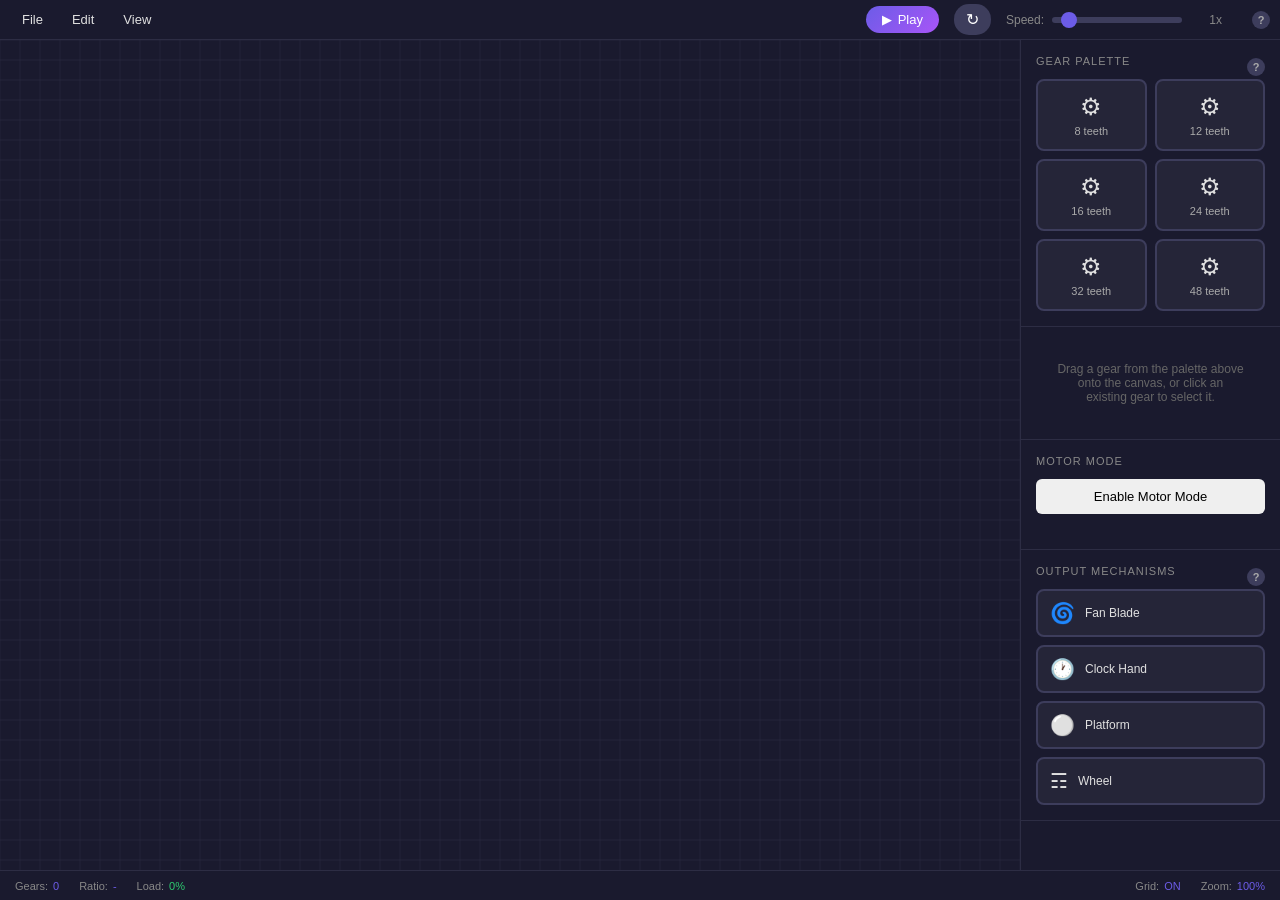
==== commit 3e7898dc: "Add wheel output and default gear train for robotics embedded mode - Add drawWheel() with rubber tir" ====
--- a/index.html
+++ b/index.html
@@ -196,7 +196,7 @@
             </div>
 
             <!-- Output Palette -->
-            <div class="panel-section">
+            <div class="panel-section" id="outputPaletteSection">
                 <div class="panel-title-row">
                     <div class="panel-title">Output Mechanisms</div>
                     <span class="help-icon" onclick="showHelpModal('outputs')">?</span>
@@ -213,6 +213,10 @@
                     <div class="palette-output" draggable="true" data-output="platform">
                         <span class="palette-output-icon">&#9898;</span>
                         <span class="palette-output-label">Platform</span>
+                    </div>
+                    <div class="palette-output" draggable="true" data-output="wheel">
+                        <span class="palette-output-icon">&#9782;</span>
+                        <span class="palette-output-label">Wheel</span>
                     </div>
                 </div>
             </div>
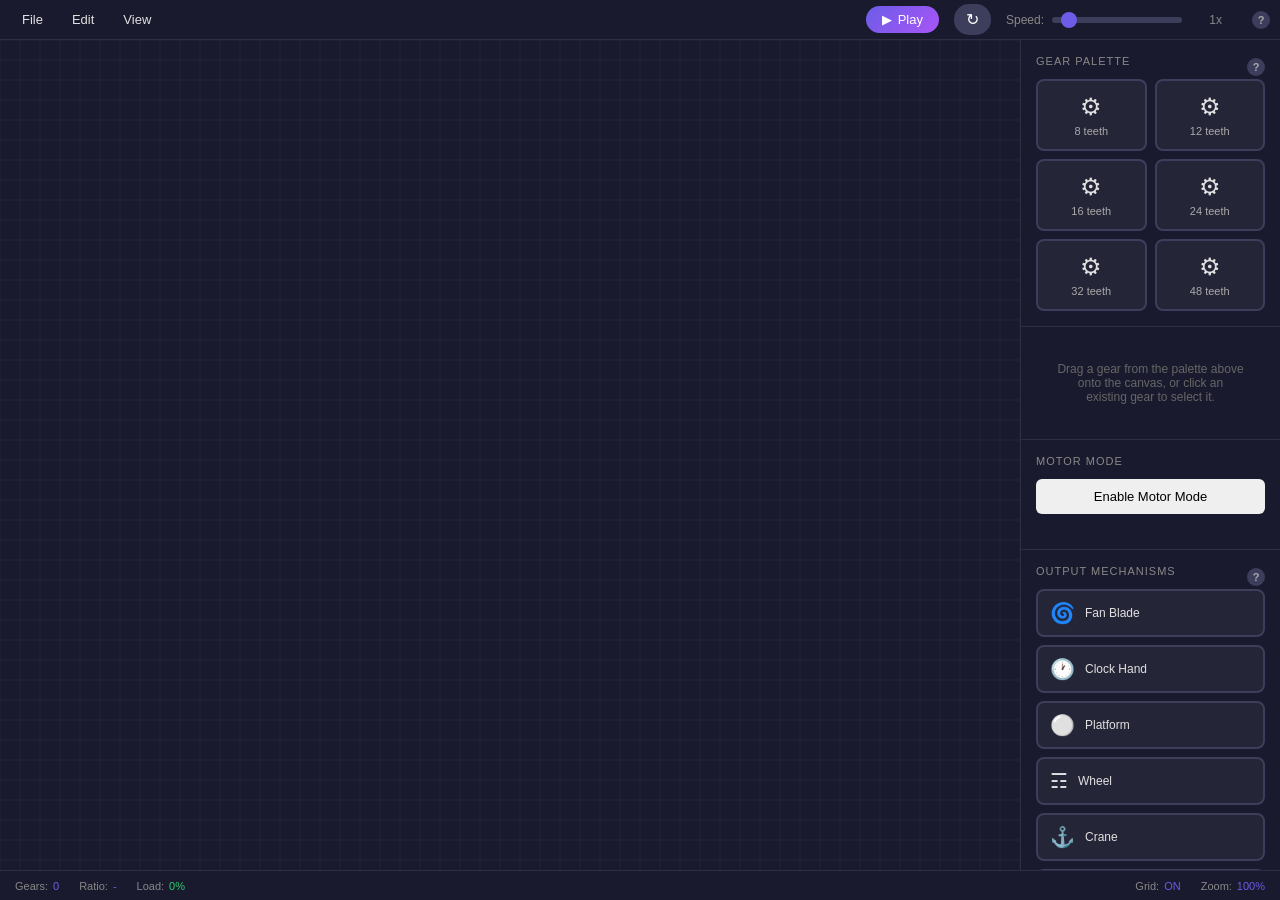
==== commit cd3d3a43: "Add compound gears, crane/generator payloads, and torque/power display Compound gears (co-axial shaf" ====
--- a/index.html
+++ b/index.html
@@ -152,6 +152,20 @@
                 <button class="property-btn" id="outputShaftBtn" onclick="setOutputShaft()" style="background:#1abc9c;">
                     Set Output Shaft
                 </button>
+                <div id="compoundGearSection">
+                    <button class="property-btn" id="compoundBtn" onclick="showCompoundGearControls()" style="background:#00bcd4;">
+                        Add Gear to Shaft
+                    </button>
+                    <div id="compoundControls" style="display:none; margin-top:6px;">
+                        <div class="property-row">
+                            <div class="property-label">Teeth: <span id="compoundTeethValue">12</span></div>
+                            <input type="range" id="compoundTeethSlider" min="8" max="48" step="4" value="12">
+                        </div>
+                        <button class="property-btn" onclick="confirmAddCompoundGear()" style="background:#00bcd4;">
+                            Confirm
+                        </button>
+                    </div>
+                </div>
                 <button class="property-btn btn-delete" onclick="deleteSelectedGear()">
                     Delete Gear
                 </button>
@@ -218,6 +232,14 @@
                         <span class="palette-output-icon">&#9782;</span>
                         <span class="palette-output-label">Wheel</span>
                     </div>
+                    <div class="palette-output" draggable="true" data-output="crane">
+                        <span class="palette-output-icon">&#9875;</span>
+                        <span class="palette-output-label">Crane</span>
+                    </div>
+                    <div class="palette-output" draggable="true" data-output="generator">
+                        <span class="palette-output-icon">&#9889;</span>
+                        <span class="palette-output-label">Generator</span>
+                    </div>
                 </div>
             </div>
         </div>
